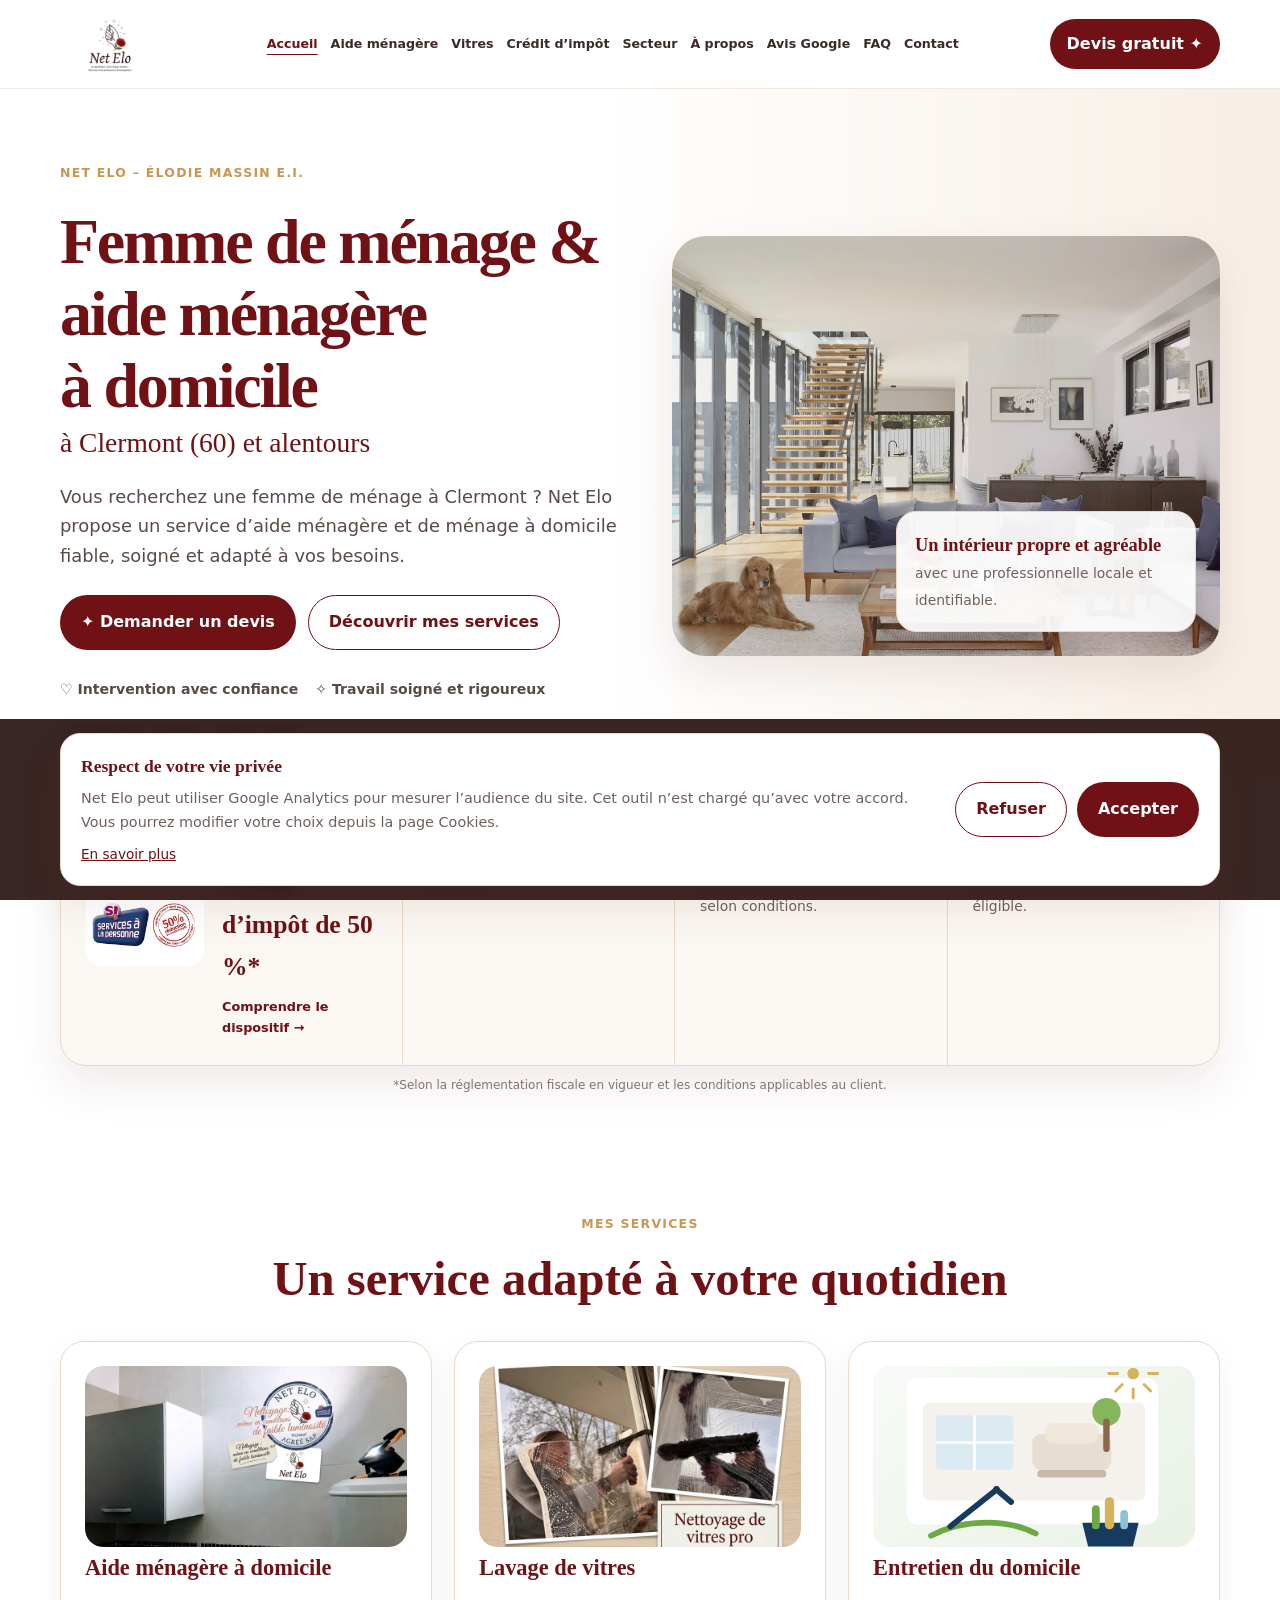
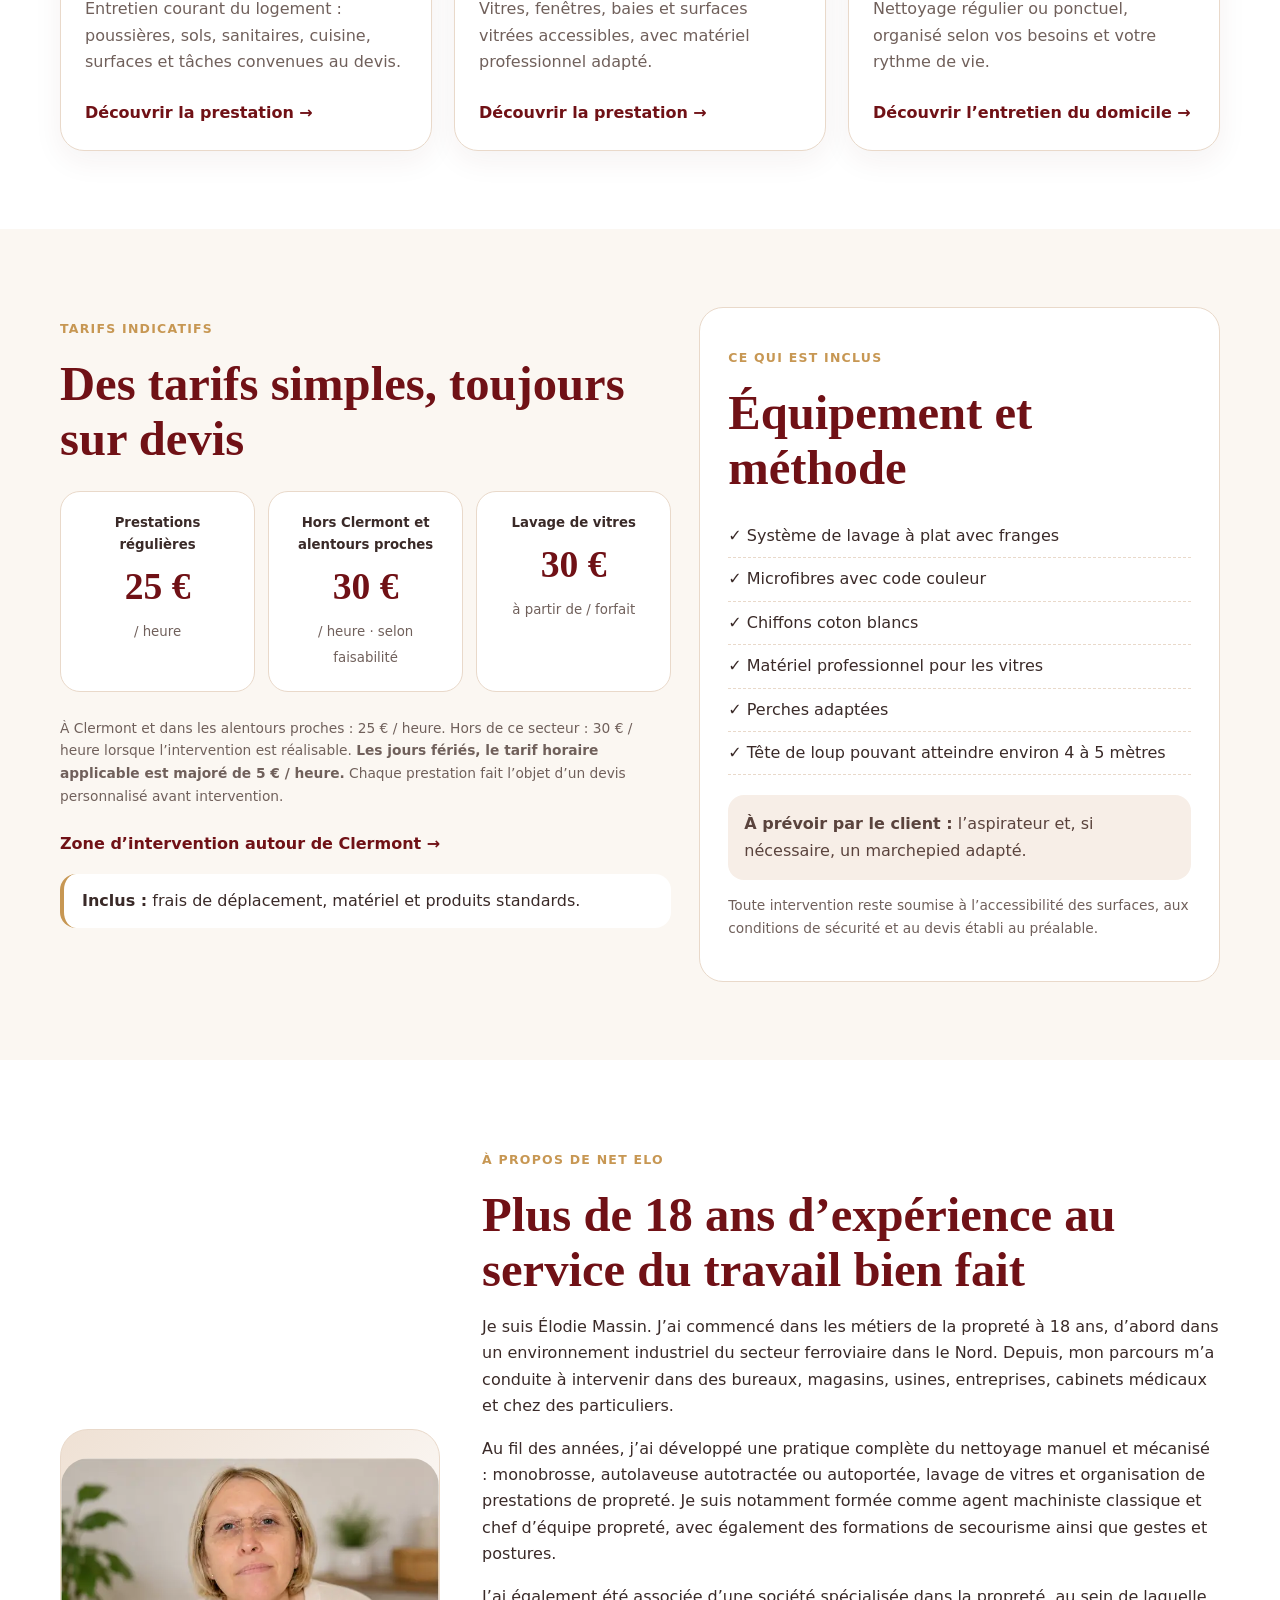
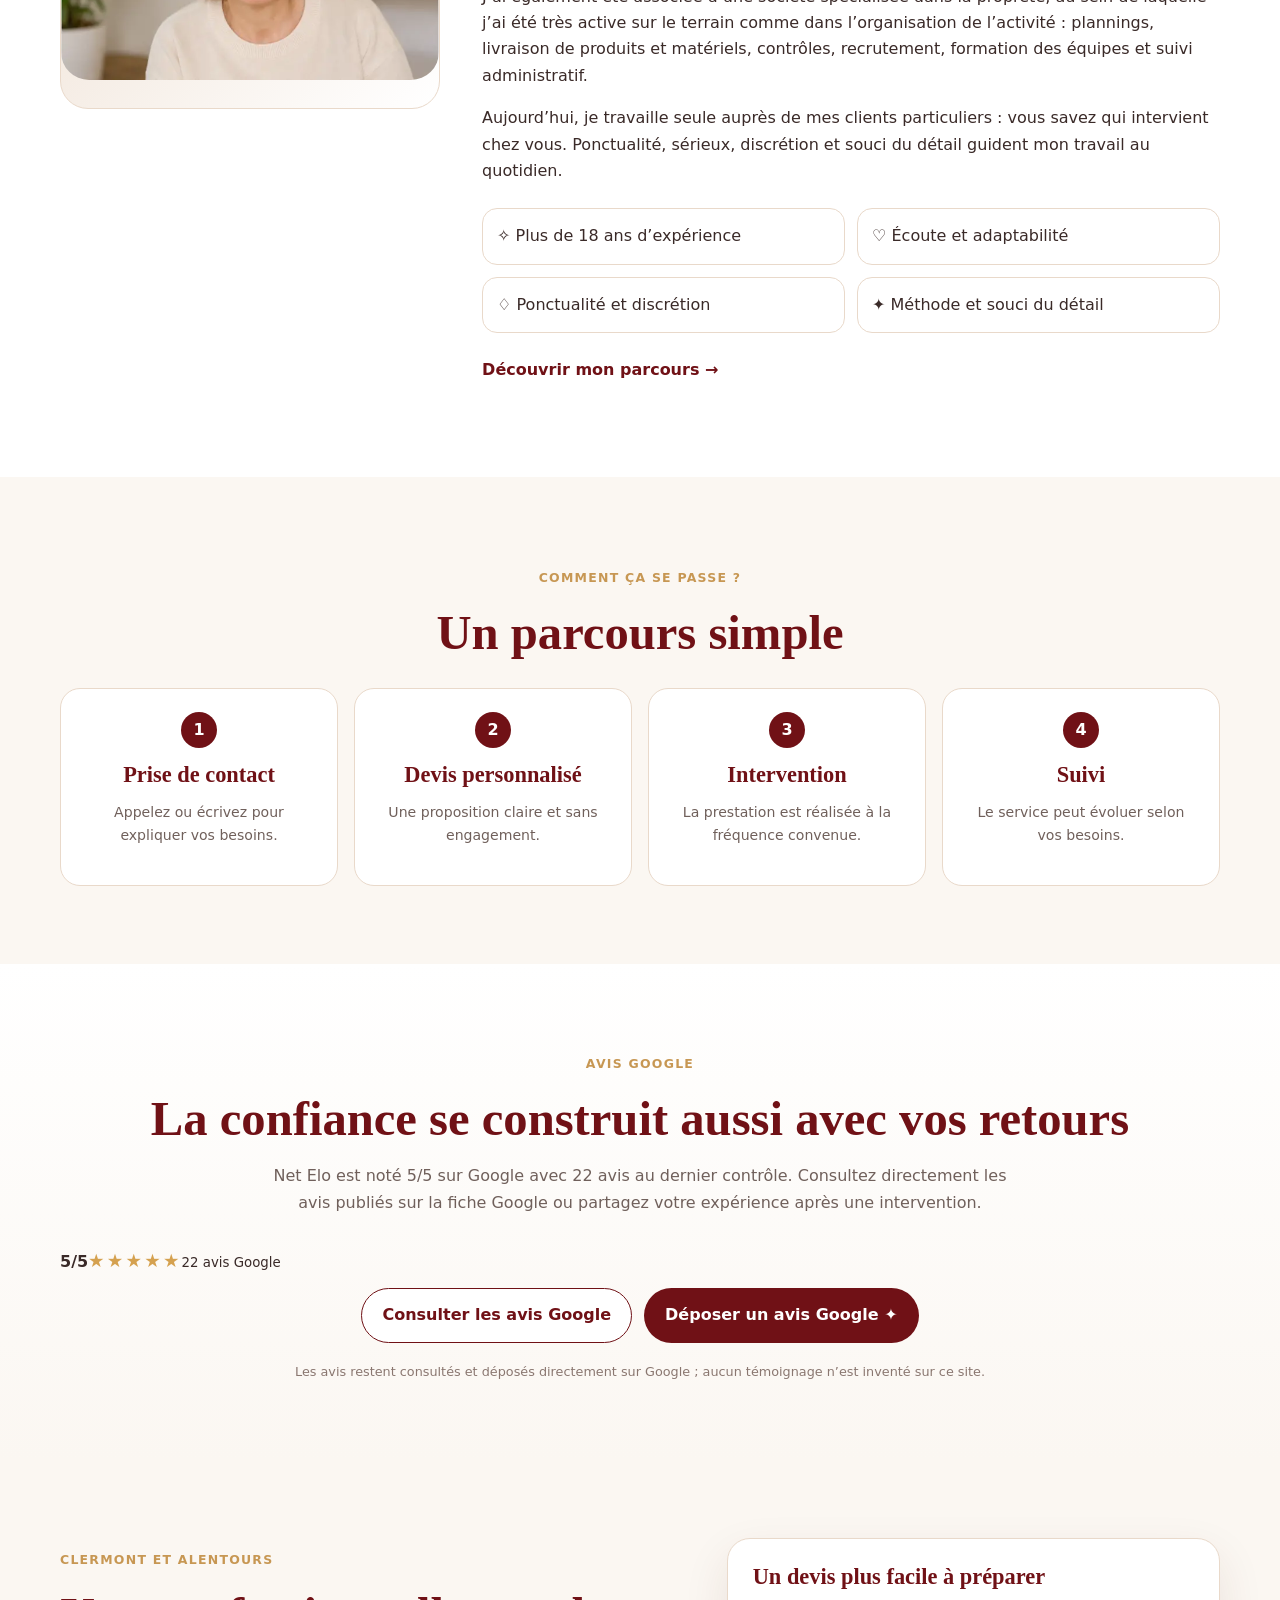
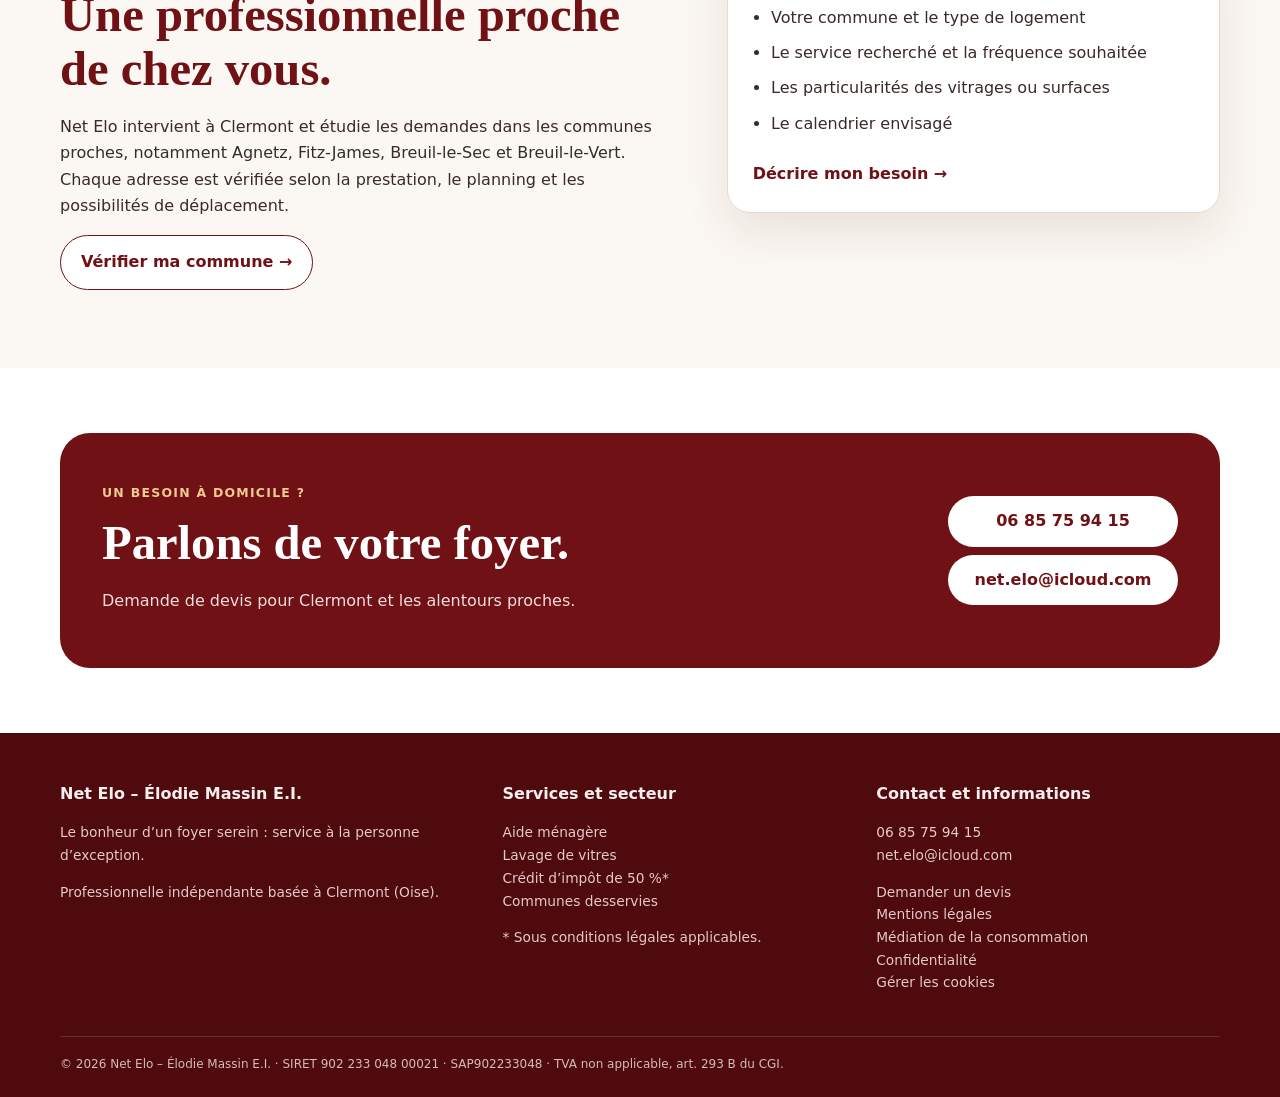
==== index.html @ 9da48ffc "Update pricing and SEO consistency" ====
<!doctype html>
<html lang="fr">
<head>
<meta charset="utf-8">
<meta name="viewport" content="width=device-width,initial-scale=1,viewport-fit=cover">
<title>Femme de ménage & aide ménagère à Clermont (60) | Net Elo</title>
<meta name="description" content="Femme de ménage à Clermont et alentours : entretien du domicile par Élodie Massin, lavage de vitres et services à la personne. Devis personnalisé.">
<meta name="robots" content="index,follow,max-image-preview:large">
<link rel="canonical" href="https://net-elo.fr/">
<meta name="theme-color" content="#701116">
<meta name="application-name" content="Net Elo">
<meta property="og:type" content="website">
<meta property="og:locale" content="fr_FR">
<meta property="og:site_name" content="Net Elo">
<meta property="og:title" content="Femme de ménage & aide ménagère à Clermont (60) | Net Elo">
<meta property="og:description" content="Aide ménagère à domicile, entretien du logement et lavage de vitres à Clermont (60) et alentours. Service à la personne, crédit d'impôt de 50 % sous conditions.">
<meta property="og:url" content="https://net-elo.fr/">
<meta property="og:image" content="https://net-elo.fr/net-elo-partage.png?v=20261101">
<meta property="og:image:alt" content="Logo Net Elo">
<meta name="twitter:card" content="summary_large_image">
<meta name="twitter:title" content="Femme de ménage & aide ménagère à Clermont (60) | Net Elo">
<meta name="twitter:description" content="Entretien du domicile et lavage de vitres à Clermont et alentours.">
<meta name="twitter:image" content="https://net-elo.fr/net-elo-partage.png?v=20261101">
<link rel="icon" href="/logo-net-elo.svg?v=20261101" type="image/svg+xml" sizes="any">
<link rel="apple-touch-icon" sizes="180x180" href="/apple-touch-icon.png?v=20261101">
<link rel="manifest" href="site.webmanifest">
<link rel="preload" as="image" media="(max-width:620px)" href="hero-interieur-mobile.webp"><link rel="preload" as="image" media="(min-width:621px)" href="hero-interieur.webp"><link rel="stylesheet" href="styles.css?v=20261108-refresh">
<script type="application/ld+json">
{
  "@context": "https://schema.org",
  "@type": "LocalBusiness",
  "name": "Net Elo",
  "legalName": "Élodie Massin E.I.",
  "url": "https://net-elo.fr/",
  "logo": "https://net-elo.fr/logo-net-elo.svg",
  "image": "https://net-elo.fr/logo-net-elo.svg",
  "telephone": "+33685759415",
  "email": "net.elo@icloud.com",
  "priceRange": "25 € / h à Clermont et alentours proches ; 30 € / h hors secteur proche selon faisabilité ; majoration de 5 € / h les jours fériés ; vitres dès 30 € sur devis",
  "description": "Aide ménagère à domicile, entretien du logement et lavage de vitres à Clermont (Oise) et alentours.",
  "address": {
    "@type": "PostalAddress",
    "addressLocality": "Clermont",
    "postalCode": "60600",
    "addressRegion": "Hauts-de-France",
    "addressCountry": "FR"
  },
  "areaServed": [
    {
      "@type": "City",
      "name": "Clermont"
    },
    {
      "@type": "City",
      "name": "Fitz-James"
    },
    {
      "@type": "City",
      "name": "Agnetz"
    },
    {
      "@type": "City",
      "name": "Breuil-le-Sec"
    },
    {
      "@type": "City",
      "name": "Breuil-le-Vert"
    },
    {
      "@type": "City",
      "name": "Neuilly-sous-Clermont"
    },
    {
      "@type": "City",
      "name": "Bailleval"
    },
    {
      "@type": "City",
      "name": "Nointel"
    },
    {
      "@type": "City",
      "name": "Cambronne-lès-Clermont"
    }
  ],
  "openingHoursSpecification": [
    {
      "@type": "OpeningHoursSpecification",
      "dayOfWeek": [
        "Monday",
        "Tuesday",
        "Wednesday",
        "Thursday",
        "Friday"
      ],
      "opens": "08:00",
      "closes": "18:00"
    }
  ],
  "hasOfferCatalog": {
    "@type": "OfferCatalog",
    "name": "Prestations Net Elo",
    "itemListElement": [
      {
        "@type": "Offer",
        "name": "Aide ménagère à domicile - prestation régulière",
        "price": "25",
        "priceCurrency": "EUR"
      },
      {
        "@type": "Offer",
        "name": "Ménage à domicile hors secteur proche",
        "price": "30",
        "priceCurrency": "EUR"
      },
      {
        "@type": "Offer",
        "name": "Lavage de vitres",
        "price": "30",
        "priceCurrency": "EUR",
        "description": "À partir de 30 € le forfait, sur devis."
      }
    ]
  },
  "@id": "https://net-elo.fr/#business",
  "sameAs": [
    "https://fairemescourses.fr/60-clermont/net-elo-menage-a-domicile/services-a-la-personne"
  ],
  "contactPoint": {
    "@type": "ContactPoint",
    "telephone": "+33685759415",
    "email": "net.elo@icloud.com",
    "contactType": "customer service",
    "availableLanguage": "fr"
  }
}
</script>
</head>
<body>
<header class="site-header"><div class="wrap nav"><a class="brand" href="./" aria-label="Net Elo, retour à l’accueil"><img class="brand-logo" src="/logo-net-elo.webp" width="720" height="720" alt="Net Elo – aide ménagère et lavage de vitres à Clermont" decoding="async"></a><button type="button" class="menu-toggle" id="menu-toggle" aria-expanded="false" aria-controls="site-navigation"><span>Menu</span><span aria-hidden="true">☰</span></button><nav id="site-navigation" class="site-navigation" aria-label="Navigation principale"><a href="./" aria-current="page">Accueil</a><a href="aide-menagere.html">Aide ménagère</a><a href="vitres.html">Vitres</a><a href="sap.html">Crédit d’impôt</a><a href="secteur-intervention.html">Secteur</a><a href="a-propos.html">À propos</a><a href="./#avis">Avis Google</a><a href="faq.html">FAQ</a><a href="contact.html">Contact</a></nav><a class="btn primary nav-quote" href="contact.html">Devis gratuit ✦</a></div></header>
<main>
<section class="hero" id="accueil"><div class="wrap hero-grid">
  <div>
    <p class="kicker">Net Elo – Élodie Massin E.I.</p>
    <h1>Femme de ménage & aide ménagère<br>à domicile <span>à Clermont (60) et alentours</span></h1>
    <p class="lead">Vous recherchez une femme de ménage à Clermont ? Net Elo propose un service d’aide ménagère et de ménage à domicile fiable, soigné et adapté à vos besoins.</p>
    <div class="actions"><a class="btn primary" href="contact.html">✦ Demander un devis</a><a class="btn outline" href="aide-menagere.html">Découvrir mes services</a></div>
    <div class="mini-trust"><span>♡ Intervention avec confiance</span><span>✧ Travail soigné et rigoureux</span><span>⌂ Intérieur propre, esprit léger</span></div>
  </div>
  <div class="hero-room"><div class="room-copy"><b>Un intérieur propre et agréable</b><span>avec une professionnelle locale et identifiable.</span></div></div>
</div></section>

<section class="sap"><div class="wrap sap-box">
  <div class="sap-title sap-title-official"><img class="sap-official-logo" src="/logo-sap-credit.webp?v=20261005" alt="Logo officiel Services à la personne" loading="lazy" decoding="async" width="380" height="180"><div><b>Services à la personne</b><strong>Crédit d’impôt de 50 %*</strong><a class="sap-more" href="sap.html">Comprendre le dispositif →</a></div></div>
  <div class="sap-item"><b>Prestataire déclaré SAP</b><span>Prestations éligibles réalisées à domicile.</span></div>
  <div class="sap-item"><b>Avantage fiscal</b><span>50 % des dépenses effectivement supportées, selon conditions.</span></div>
  <div class="sap-item"><b>Avance immédiate</b><span>Possible lorsque le dispositif est proposé et que le client est éligible.</span></div>
</div><p class="legal-note">*Selon la réglementation fiscale en vigueur et les conditions applicables au client.</p></section>

<section class="section" id="services"><div class="wrap"><p class="kicker center">Mes services</p><h2 class="center">Un service adapté à votre quotidien</h2>
<div class="cards">
<article class="card"><div class="visual service-image"><img src="/illustration-aide-menagere.webp" alt="Entretien des sanitaires et du logement par Net Elo" loading="lazy" decoding="async" width="800" height="600"></div><h3>Aide ménagère à domicile</h3><p>Entretien courant du logement : poussières, sols, sanitaires, cuisine, surfaces et tâches convenues au devis.</p><a class="text-link" href="aide-menagere.html">Découvrir la prestation →</a></article>
<article class="card"><div class="visual service-image"><img src="/illustration-lavage-vitres.webp" alt="Lavage de vitres avec un mouilleur et du matériel professionnel Net Elo" loading="lazy" decoding="async" width="800" height="600"></div><h3>Lavage de vitres</h3><p>Vitres, fenêtres, baies et surfaces vitrées accessibles, avec matériel professionnel adapté.</p><a class="text-link" href="vitres.html">Découvrir la prestation →</a></article>
<article class="card"><div class="visual service-image"><img src="/illustration-entretien-domicile.svg?v=20261101" alt="Illustration d’un intérieur avec du matériel d’entretien" loading="lazy" decoding="async" width="1000" height="760"></div><h3>Entretien du domicile</h3><p>Nettoyage régulier ou ponctuel, organisé selon vos besoins et votre rythme de vie.</p><a class="text-link" href="aide-menagere.html">Découvrir l’entretien du domicile →</a></article>
</div></div></section>

<section class="section soft" id="tarifs"><div class="wrap rates-grid">
<div><p class="kicker">Tarifs indicatifs</p><h2>Des tarifs simples, toujours sur devis</h2><div class="rate-cards">
<div class="rate"><span>Prestations régulières</span><strong>25 €</strong><small>/ heure</small></div>
<div class="rate"><span>Hors Clermont et alentours proches</span><strong>30 €</strong><small>/ heure · selon faisabilité</small></div>
<div class="rate"><span>Lavage de vitres</span><strong>30 €</strong><small>à partir de / forfait</small></div>
</div><p class="note">À Clermont et dans les alentours proches : 25 € / heure. Hors de ce secteur : 30 € / heure lorsque l’intervention est réalisable. <strong>Les jours fériés, le tarif horaire applicable est majoré de 5 € / heure.</strong> Chaque prestation fait l’objet d’un devis personnalisé avant intervention.</p><p><a class="text-link" href="secteur-intervention.html">Zone d’intervention autour de Clermont →</a></p><p class="included"><b>Inclus :</b> frais de déplacement, matériel et produits standards.</p></div>
<div class="included-panel"><p class="kicker">Ce qui est inclus</p><h2>Équipement et méthode</h2><ul>
<li>✓ Système de lavage à plat avec franges</li><li>✓ Microfibres avec code couleur</li><li>✓ Chiffons coton blancs</li><li>✓ Matériel professionnel pour les vitres</li><li>✓ Perches adaptées</li><li>✓ Tête de loup pouvant atteindre environ 4 à 5 mètres</li>
</ul><div class="client-box"><b>À prévoir par le client :</b> l’aspirateur et, si nécessaire, un marchepied adapté.</div><p class="note">Toute intervention reste soumise à l’accessibilité des surfaces, aux conditions de sécurité et au devis établi au préalable.</p></div>
</div></section>

<section class="section" id="apropos"><div class="wrap about-grid">
<div class="portrait"><img class="portrait-img" src="/elodie-massin.webp?v=20261005" alt="Élodie Massin, fondatrice de Net Elo" loading="lazy" decoding="async" width="650" height="382"></div>
<div>
<p class="kicker">À propos de Net Elo</p>
<h2>Plus de 18 ans d’expérience au service du travail bien fait</h2>
<p>Je suis Élodie Massin. J’ai commencé dans les métiers de la propreté à 18 ans, d’abord dans un environnement industriel du secteur ferroviaire dans le Nord. Depuis, mon parcours m’a conduite à intervenir dans des bureaux, magasins, usines, entreprises, cabinets médicaux et chez des particuliers.</p>
<p>Au fil des années, j’ai développé une pratique complète du nettoyage manuel et mécanisé : monobrosse, autolaveuse autotractée ou autoportée, lavage de vitres et organisation de prestations de propreté. Je suis notamment formée comme agent machiniste classique et chef d’équipe propreté, avec également des formations de secourisme ainsi que gestes et postures.</p>
<p>J’ai également été associée d’une société spécialisée dans la propreté, au sein de laquelle j’ai été très active sur le terrain comme dans l’organisation de l’activité : plannings, livraison de produits et matériels, contrôles, recrutement, formation des équipes et suivi administratif.</p>
<p>Aujourd’hui, je travaille seule auprès de mes clients particuliers : vous savez qui intervient chez vous. Ponctualité, sérieux, discrétion et souci du détail guident mon travail au quotidien.</p>
<div class="qualities"><span>✧ Plus de 18 ans d’expérience</span><span>♡ Écoute et adaptabilité</span><span>♢ Ponctualité et discrétion</span><span>✦ Méthode et souci du détail</span></div>
<p><a class="text-link" href="a-propos.html">Découvrir mon parcours →</a></p>
</div></div></section>

<section class="section soft" id="fonctionnement"><div class="wrap"><p class="kicker center">Comment ça se passe ?</p><h2 class="center">Un parcours simple</h2><div class="steps"><div><b>1</b><h3>Prise de contact</h3><p>Appelez ou écrivez pour expliquer vos besoins.</p></div><div><b>2</b><h3>Devis personnalisé</h3><p>Une proposition claire et sans engagement.</p></div><div><b>3</b><h3>Intervention</h3><p>La prestation est réalisée à la fréquence convenue.</p></div><div><b>4</b><h3>Suivi</h3><p>Le service peut évoluer selon vos besoins.</p></div></div></div></section>

<section class="section reviews-section" id="avis"><div class="wrap">
<p class="kicker center">Avis Google</p>
<h2 class="center">La confiance se construit aussi avec vos retours</h2>
<p class="reviews-lead">Net Elo est noté 5/5 sur Google avec 22 avis au dernier contrôle. Consultez directement les avis publiés sur la fiche Google ou partagez votre expérience après une intervention.</p>
<div class="google-review-panel">
  <div class="google-rating"><strong>5/5</strong><span class="stars" aria-hidden="true">★★★★★</span><small>22 avis Google</small></div>
  <div class="reviews-actions">
    <a class="btn outline" href="https://share.google/2kC7WVf9bg5kU57J9" target="_blank" rel="noopener noreferrer">Consulter les avis Google</a>
    <a class="btn primary" href="https://share.google/2kC7WVf9bg5kU57J9" target="_blank" rel="noopener noreferrer">Déposer un avis Google ✦</a>
  </div>
</div>
<p class="review-note">Les avis restent consultés et déposés directement sur Google ; aucun témoignage n’est inventé sur ce site.</p>
</div></section>

<section class="section home-zone"><div class="wrap home-zone-grid"><div><p class="kicker">Clermont et alentours</p><h2>Une professionnelle proche de chez vous.</h2><p>Net Elo intervient à Clermont et étudie les demandes dans les communes proches, notamment Agnetz, Fitz-James, Breuil-le-Sec et Breuil-le-Vert. Chaque adresse est vérifiée selon la prestation, le planning et les possibilités de déplacement.</p><a class="btn outline" href="secteur-intervention.html">Vérifier ma commune →</a></div><div class="zone-benefits"><h3>Un devis plus facile à préparer</h3><ul class="plain-list"><li>Votre commune et le type de logement</li><li>Le service recherché et la fréquence souhaitée</li><li>Les particularités des vitrages ou surfaces</li><li>Le calendrier envisagé</li></ul><a class="text-link" href="contact.html#formulaire-devis">Décrire mon besoin →</a></div></div></section><section class="cta" id="contact"><div class="wrap cta-box"><div><p class="kicker light">Un besoin à domicile ?</p><h2>Parlons de votre foyer.</h2><p>Demande de devis pour Clermont et les alentours proches.</p></div><div class="contact"><a href="tel:+33685759415">06 85 75 94 15</a><a href="mailto:net.elo@icloud.com">net.elo@icloud.com</a></div></div></section>
</main>
<footer><div class="wrap footer-grid"><div><b>Net Elo – Élodie Massin E.I.</b><p>Le bonheur d’un foyer serein : service à la personne d’exception.</p><p>Professionnelle indépendante basée à Clermont (Oise).</p></div><div><b>Services et secteur</b><p><a href="aide-menagere.html">Aide ménagère</a><br><a href="vitres.html">Lavage de vitres</a><br><a href="sap.html">Crédit d’impôt de 50 %*</a><br><a href="secteur-intervention.html">Communes desservies</a></p><p class="footer-small">* Sous conditions légales applicables.</p></div><div><b>Contact et informations</b><p><a href="tel:+33685759415">06 85 75 94 15</a><br><a href="mailto:net.elo@icloud.com">net.elo@icloud.com</a></p><p><a href="contact.html">Demander un devis</a><br><a href="mentions-legales.html">Mentions légales</a><br><a href="mentions-legales.html#mediation">Médiation de la consommation</a><br><a href="confidentialite.html">Confidentialité</a><br><a href="cookies.html">Gérer les cookies</a></p></div></div><div class="wrap copy">© 2026 Net Elo – Élodie Massin E.I. · SIRET 902 233 048 00021 · SAP902233048 · TVA non applicable, art. 293 B du CGI.</div></footer>

<div id="cookie-banner" class="cookie-banner" hidden role="dialog" aria-live="polite" aria-label="Choix des cookies">
  <div class="cookie-inner">
    <div>
      <strong>Respect de votre vie privée</strong>
      <p>Net Elo peut utiliser Google Analytics pour mesurer l’audience du site. Cet outil n’est chargé qu’avec votre accord. Vous pourrez modifier votre choix depuis la page Cookies.</p>
      <a href="cookies.html">En savoir plus</a>
    </div>
    <div class="cookie-actions">
      <button type="button" id="cookie-refuse" class="btn outline">Refuser</button>
      <button type="button" id="cookie-accept" class="btn primary">Accepter</button>
    </div>
  </div>
</div>

<script src="site-config.js"></script>
<script src="site.js?v=20261108-refresh" defer></script>

<nav class="mobile-contact" aria-label="Contacter Net Elo">
  <p class="mobile-contact-label">Un besoin à domicile ? Parlons-en.</p>
  <div class="mobile-contact-actions">
    <a class="mobile-contact-call" href="tel:+33685759415" aria-label="Appeler Net Elo au 06 85 75 94 15">
      <svg viewBox="0 0 24 24" aria-hidden="true" focusable="false"><path d="M22 16.9v3a2 2 0 0 1-2.2 2 19.8 19.8 0 0 1-8.6-3.1 19.5 19.5 0 0 1-6-6A19.8 19.8 0 0 1 2.1 4.2 2 2 0 0 1 4.1 2h3a2 2 0 0 1 2 1.7c.1 1 .4 2 .7 2.9a2 2 0 0 1-.5 2.1L8 10a16 16 0 0 0 6 6l1.3-1.3a2 2 0 0 1 2.1-.5c.9.3 1.9.6 2.9.7a2 2 0 0 1 1.7 2z"/></svg>
      <span>Appeler</span>
    </a>
    <a class="mobile-contact-email" href="mailto:net.elo@icloud.com?subject=Demande%20de%20devis%20Net%20Elo" aria-label="Demander un devis à Net Elo par mail">
      <svg viewBox="0 0 24 24" aria-hidden="true" focusable="false"><rect x="2" y="4" width="20" height="16" rx="2"/><path d="m2 6 10 7L22 6"/></svg>
      <span>Demander un devis</span>
    </a>
  </div>
</nav>
</body></html>
---- styles.css ----
:root{--wine:#701116;--wine2:#8d2428;--gold:#c79753;--cream:#fbf7f2;--soft:#f6eee7;--ink:#3a2a28;--muted:#70605b;--line:#e9d9ca;--white:#fff;--shadow:0 18px 45px rgba(85,35,28,.10)}*{box-sizing:border-box}html{scroll-behavior:smooth}body{margin:0;font-family:Inter,ui-sans-serif,system-ui,-apple-system,BlinkMacSystemFont,"Segoe UI",sans-serif;color:var(--ink);background:#fff;line-height:1.65}a{text-decoration:none;color:inherit}.wrap{width:min(1160px,calc(100% - 34px));margin:auto}.site-header{position:sticky;top:0;z-index:50;background:rgba(255,255,255,.97);backdrop-filter:blur(10px);border-bottom:1px solid #f1e8e0}.nav{min-height:88px;display:flex;align-items:center;justify-content:space-between;gap:24px}.brand{display:flex;align-items:center;gap:12px;min-width:170px}.brand img{width:78px;height:66px;object-fit:contain}.brand strong{display:block;color:var(--wine);font-family:Georgia,"Times New Roman",serif;font-size:1.65rem}.brand small{display:block;color:var(--muted);font-size:.7rem}.nav nav{display:flex;gap:24px;font-size:.9rem;font-weight:700}.nav nav a:hover{color:var(--wine)}.btn{display:inline-flex;align-items:center;justify-content:center;border-radius:999px;padding:13px 20px;font-weight:800;border:1px solid transparent;transition:.2s}.primary{background:var(--wine);color:white}.primary:hover{background:#570b0f;transform:translateY(-1px)}.outline{background:white;border-color:var(--wine);color:var(--wine)}.hero{background:linear-gradient(90deg,#fff 0%,#fff 47%,#f7eee5 100%);padding:62px 0 42px}.hero-grid{display:grid;grid-template-columns:1.02fr .98fr;gap:42px;align-items:center}.kicker{font-weight:900;text-transform:uppercase;letter-spacing:.1em;color:var(--gold);font-size:.78rem}.kicker.center{text-align:center}.kicker.light{color:#f0ca8e}h1,h2,h3{font-family:Georgia,"Times New Roman",serif;color:var(--wine);line-height:1.12;margin:.35em 0}h1{font-size:clamp(2.8rem,5vw,4.8rem);letter-spacing:-.035em}h1 span{display:block;font-size:.43em;font-weight:400;letter-spacing:0;margin-top:.25em}h2{font-size:clamp(2rem,3.8vw,3.15rem)}h3{font-size:1.4rem}.lead{font-size:1.12rem;max-width:630px;color:#5a4a46}.actions{display:flex;gap:12px;flex-wrap:wrap;margin-top:25px}.mini-trust{display:flex;flex-wrap:wrap;gap:17px;margin-top:28px;font-size:.88rem;font-weight:700;color:#5a4a46}.hero-room{min-height:420px;border-radius:34px;background:linear-gradient(135deg,rgba(255,255,255,.2),rgba(112,17,22,.08)),url('hero-interieur.webp') center/cover;box-shadow:var(--shadow);position:relative;overflow:hidden}.hero-room:after{content:"";position:absolute;inset:0;background:linear-gradient(90deg,rgba(255,255,255,.03),rgba(112,17,22,.04))}.room-copy{position:absolute;z-index:2;right:24px;bottom:24px;max-width:300px;background:rgba(255,255,255,.93);border:1px solid var(--line);border-radius:20px;padding:18px;box-shadow:var(--shadow)}.room-copy b{display:block;color:var(--wine);font-family:Georgia,serif;font-size:1.15rem}.room-copy span{font-size:.87rem;color:var(--muted)}.sap{padding:0 0 28px;background:#fff}.sap-box{display:grid;grid-template-columns:1.25fr 1fr 1fr 1fr;gap:0;background:var(--cream);border:1px solid var(--line);border-radius:26px;box-shadow:var(--shadow);overflow:hidden}.sap-title,.sap-item{padding:25px}.sap-title{display:flex;align-items:center;gap:14px}.sap-title strong,.sap-title b{display:block}.sap-title strong{font-size:1.6rem;color:var(--wine);font-family:Georgia,serif}.sap-icon{display:grid;place-items:center;width:70px;height:70px;border-radius:20px;background:var(--wine);color:white;font-weight:900}.sap-item{border-left:1px solid var(--line)}.sap-item b{display:block;color:var(--wine);margin-bottom:5px}.sap-item span{font-size:.87rem;color:var(--muted)}.legal-note{text-align:center;font-size:.75rem;color:#84746f;margin:10px 0 0}.section{padding:78px 0}.section.soft{background:var(--cream)}.center{text-align:center}.cards{display:grid;grid-template-columns:repeat(3,1fr);gap:22px;margin-top:35px}.card{background:#fff;border:1px solid var(--line);border-radius:24px;padding:24px;box-shadow:0 10px 30px rgba(85,35,28,.06)}.visual{height:130px;border-radius:18px;background:linear-gradient(145deg,#fff8f1,#f0e2d5);display:grid;place-items:center;font-size:3rem;color:var(--wine)}.card p{color:var(--muted)}.rates-grid{display:grid;grid-template-columns:1.08fr .92fr;gap:28px}.rate-cards{display:grid;grid-template-columns:repeat(3,1fr);gap:13px;margin:25px 0}.rate{background:#fff;border:1px solid var(--line);border-radius:20px;padding:20px;text-align:center}.rate span{display:block;font-size:.83rem;font-weight:800}.rate strong{display:block;color:var(--wine);font-family:Georgia,serif;font-size:2.35rem}.rate small{color:var(--muted)}.note{font-size:.86rem;color:var(--muted)}.included{padding:14px 18px;border-radius:16px;background:#fff;border-left:4px solid var(--gold)}.included-panel{background:#fff;border:1px solid var(--line);border-radius:24px;padding:28px}.included-panel ul{list-style:none;padding:0;margin:20px 0}.included-panel li{padding:8px 0;border-bottom:1px dashed var(--line)}.client-box{padding:16px;border-radius:16px;background:#f7eee7;color:#5a433d}.about-grid{display:grid;grid-template-columns:minmax(0,.34fr) minmax(0,.66fr);gap:42px;align-items:center}.about-grid>*{min-width:0}.portrait-img{display:block;width:100%;max-width:650px;height:auto;border-radius:inherit}.portrait{border-radius:28px;background:linear-gradient(135deg,#efe1d4,#fff);min-height:280px;display:grid;place-items:center;border:1px solid var(--line)}.portrait-placeholder{text-align:center;color:var(--wine);font-family:Georgia,serif;font-size:2rem}.portrait-placeholder small{font-family:Inter,sans-serif;font-size:.75rem;color:var(--muted)}.qualities{display:grid;grid-template-columns:1fr 1fr;gap:12px;margin-top:24px}.qualities span{padding:14px;border:1px solid var(--line);border-radius:15px;background:#fff}.steps{display:grid;grid-template-columns:repeat(4,1fr);gap:16px;margin-top:28px}.steps>div{background:#fff;border:1px solid var(--line);border-radius:20px;padding:23px;text-align:center}.steps b{width:36px;height:36px;border-radius:50%;background:var(--wine);color:white;display:grid;place-items:center;margin:0 auto 14px}.steps p{font-size:.88rem;color:var(--muted)}.cta{padding:65px 0;background:#fff}.cta-box{background:var(--wine);color:white;border-radius:30px;padding:38px 42px;display:flex;align-items:center;justify-content:space-between;gap:25px}.cta-box h2{color:white;margin-top:0}.cta-box p{color:#f0deda}.contact{display:flex;flex-direction:column;gap:8px;min-width:230px}.contact a{background:white;color:var(--wine);border-radius:999px;padding:12px 18px;text-align:center;font-weight:900}footer{background:#4e0a0d;color:#f8eeee;padding:48px 0 22px}.footer-grid{display:grid;grid-template-columns:1.2fr 1fr 1fr;gap:30px}.footer-grid p{font-size:.86rem;color:#e5c9c9}.copy{border-top:1px solid rgba(255,255,255,.15);padding-top:18px;margin-top:28px;font-size:.75rem;color:#d7baba}.brand-logo{width:152px!important;height:82px!important;object-fit:contain!important;display:block}.sr-only{position:absolute;width:1px;height:1px;padding:0;margin:-1px;overflow:hidden;clip:rect(0,0,0,0);white-space:nowrap;border:0}.reviews-section{background:linear-gradient(180deg,#fff 0%,#fbf7f2 100%)}.reviews-lead{max-width:760px;margin:0 auto 30px;text-align:center;color:var(--muted)}.review-carousel{display:grid;grid-auto-flow:column;grid-auto-columns:minmax(290px,1fr);gap:18px;overflow-x:auto;scroll-snap-type:x mandatory;padding:8px 4px 20px;scrollbar-width:thin;scrollbar-color:var(--gold) transparent}.review-card{scroll-snap-align:start;background:#fff;border:1px solid var(--line);border-radius:24px;padding:26px;box-shadow:0 12px 30px rgba(85,35,28,.07);min-height:190px}.review-card h3{margin-top:8px}.review-card p{color:var(--muted)}.stars{color:#d5a14f;letter-spacing:.12em;font-size:1.15rem}.reviews-actions{display:flex;justify-content:center;gap:12px;flex-wrap:wrap;margin-top:12px}.review-note{text-align:center;max-width:740px;margin:18px auto 0;color:#8a7770;font-size:.8rem}@media(max-width:950px){.nav nav{display:none}.hero-grid,.rates-grid,.about-grid{grid-template-columns:1fr}.about-grid{grid-template-columns:minmax(0,1fr)}.cards{grid-template-columns:1fr}.sap-box{grid-template-columns:1fr 1fr}.sap-item{border-left:0;border-top:1px solid var(--line)}.steps{grid-template-columns:1fr 1fr}.footer-grid{grid-template-columns:1fr}.hero-room{min-height:360px}.review-carousel{grid-auto-columns:minmax(280px,72%)}}@media(max-width:620px){.nav{min-height:74px}.brand small{display:none}.brand img{width:56px;height:50px}.brand-logo{width:112px!important;height:64px!important}.nav>.btn{display:none}.hero{padding-top:38px}.sap-box{grid-template-columns:1fr}.rate-cards{grid-template-columns:1fr}.steps{grid-template-columns:1fr}.qualities{grid-template-columns:1fr}.cta-box{flex-direction:column;align-items:flex-start}.contact{width:100%}.mini-trust{display:grid}.section{padding:58px 0}.review-carousel{grid-auto-columns:88%}}
.cookie-banner{position:fixed;left:0;right:0;bottom:0;z-index:1000;padding:14px;background:rgba(42,20,18,.92);backdrop-filter:blur(8px)}
.cookie-banner[hidden]{display:none}
.cookie-inner{width:min(1160px,calc(100% - 20px));margin:auto;background:#fff;border:1px solid var(--line);border-radius:20px;box-shadow:var(--shadow);padding:18px 20px;display:flex;align-items:center;justify-content:space-between;gap:20px}
.cookie-inner strong{color:var(--wine);font-family:Georgia,"Times New Roman",serif;font-size:1.1rem}
.cookie-inner p{margin:6px 0;color:var(--muted);font-size:.9rem}
.cookie-inner a{color:var(--wine);text-decoration:underline;font-size:.85rem}
.cookie-actions{display:flex;gap:10px;flex-wrap:wrap;flex-shrink:0}
.cookie-actions button{cursor:pointer}
.legal-page{background:var(--cream)}
.legal-content{max-width:820px;padding:56px 0 80px}
.legal-content h1{font-size:clamp(2.4rem,5vw,4rem)}
.legal-content h2{font-size:1.65rem;margin-top:1.6em}
.legal-content a{color:var(--wine);text-decoration:underline}
.legal-content .btn{text-decoration:none}
@media(max-width:760px){
  .cookie-inner{align-items:flex-start;flex-direction:column}
  .cookie-actions{width:100%}
  .cookie-actions .btn{flex:1}
}

.page-hero{padding:72px 0 50px;background:linear-gradient(120deg,#fff 0%,#fff 55%,#f7eee5 100%);border-bottom:1px solid var(--line)}
.page-hero-inner{max-width:900px}
.page-hero h1{font-size:clamp(2.6rem,5vw,4.7rem);margin-bottom:.25em}
.page-intro{max-width:760px}
.two-col{display:grid;grid-template-columns:1.15fr .85fr;gap:34px;align-items:start}
.info-panel{background:#fff;border:1px solid var(--line);border-radius:24px;padding:28px;box-shadow:var(--shadow)}
.info-panel h3{margin-top:0}
.info-panel p:last-child{margin-bottom:0}
.feature-grid{display:grid;grid-template-columns:repeat(4,1fr);gap:18px;margin-top:30px}
.feature{background:#fff;border:1px solid var(--line);border-radius:20px;padding:22px;box-shadow:0 10px 25px rgba(85,35,28,.05)}
.feature p{color:var(--muted);font-size:.92rem}
.text-link{display:inline-block;margin-top:8px;color:var(--wine);font-weight:800}
.text-link:hover{text-decoration:underline}
.plain-list{padding-left:1.15rem}
.plain-list li{margin:.55rem 0}
.faq-list{max-width:900px}
.faq-list details{background:#fff;border:1px solid var(--line);border-radius:18px;padding:18px 20px;margin:12px 0;box-shadow:0 8px 22px rgba(85,35,28,.04)}
.faq-list summary{cursor:pointer;color:var(--wine);font-family:Georgia,"Times New Roman",serif;font-weight:700;font-size:1.18rem}
.faq-list p{color:var(--muted)}
.contact-grid{display:grid;grid-template-columns:repeat(3,1fr);gap:20px}
.contact-card{background:#fff;border:1px solid var(--line);border-radius:22px;padding:26px;box-shadow:var(--shadow)}
.contact-card h2{font-size:1.65rem;margin-top:0}
.contact-card a{color:var(--wine);font-weight:800}
.light-btn{background:#fff!important;color:var(--wine)!important;border-color:#fff!important}
@media(max-width:950px){
  .feature-grid{grid-template-columns:1fr 1fr}
  .two-col,.contact-grid{grid-template-columns:1fr}
}
@media(max-width:620px){
  .feature-grid{grid-template-columns:1fr}
  .page-hero{padding:48px 0 34px}
}

.visual.service-image{height:auto;aspect-ratio:16/9;overflow:hidden;padding:0;background:var(--soft);display:block}
.visual.service-image img{width:100%;height:100%;display:block;object-fit:cover;border-radius:18px;transition:transform .35s ease}
.card:hover .visual.service-image img{transform:scale(1.025)}

/* Visuels services et identité SAP */
.sap-title-official{gap:18px}
.sap-official-logo{width:118px;height:82px;object-fit:contain;flex:0 0 auto;background:#fff;border-radius:16px;padding:5px}
.sap-more{display:inline-block;margin-top:7px;color:var(--wine);font-size:.8rem;font-weight:800}
.sap-more:hover{text-decoration:underline}
.sap-hero-grid{display:grid;grid-template-columns:1.15fr .85fr;gap:42px;align-items:center}
.sap-official-card{background:#fff;border:1px solid var(--line);border-radius:28px;padding:24px;box-shadow:var(--shadow);text-align:center}
.sap-official-card img{display:block;width:min(100%,380px);height:auto;margin:0 auto 14px}
.sap-official-card p{margin:0;color:var(--muted);font-size:.86rem}
.service-showcase{padding:28px 0 0;background:#fff}
.service-showcase .wrap{max-width:1050px}
.service-showcase img{display:block;width:100%;aspect-ratio:16/9;object-fit:cover;border-radius:30px;box-shadow:var(--shadow);border:1px solid var(--line)}
@media(max-width:950px){
  .sap-hero-grid{grid-template-columns:1fr}
}
@media(max-width:620px){
  .sap-title-official{align-items:flex-start}
  .sap-official-logo{width:98px;height:72px}
  .service-showcase{padding-top:18px}
  .service-showcase img{border-radius:22px}
}

/* Contact flottant mobile — Net Elo */
.mobile-contact{display:none}
@media screen and (max-width:620px){
  html{scroll-padding-bottom:calc(130px + env(safe-area-inset-bottom,0px))}
  body{padding-bottom:calc(112px + env(safe-area-inset-bottom,0px))}
  .mobile-contact{
    display:block;position:fixed;left:0;right:0;bottom:0;z-index:900;
    padding:10px max(14px,env(safe-area-inset-right,0px)) calc(12px + env(safe-area-inset-bottom,0px)) max(14px,env(safe-area-inset-left,0px));
    border:1px solid var(--line);border-bottom:0;border-radius:26px 26px 0 0;
    background:#fffaf6;box-shadow:0 -5px 28px rgba(85,35,28,.14)
  }
  .mobile-contact-label{margin:0 0 8px;text-align:center;font-size:.75rem;line-height:1.4;color:var(--ink)}
  .mobile-contact-actions{display:grid;grid-template-columns:.9fr 1.1fr;gap:8px}
  .mobile-contact-actions a{
    display:flex;align-items:center;justify-content:center;gap:8px;min-width:0;min-height:48px;
    padding:11px 8px;border:1.5px solid var(--wine);border-radius:999px;
    font-family:Georgia,"Times New Roman",serif;font-size:1rem;font-weight:700;line-height:1.2;text-align:center
  }
  .mobile-contact-call{background:var(--wine);color:#fff}
  .mobile-contact-email{background:#fff;color:var(--wine)}
  .mobile-contact-actions svg{width:22px;height:22px;flex-shrink:0;fill:none;stroke:currentColor;stroke-width:1.7;stroke-linecap:round;stroke-linejoin:round}
  .mobile-contact-actions a:focus-visible{outline:3px solid var(--gold);outline-offset:3px}
  .mobile-contact-call:hover{background:#570b0f}
  .mobile-contact-email:hover{background:var(--soft)}
  body:has(.cookie-banner:not([hidden])) .mobile-contact{display:none}
}
@media screen and (max-width:360px){
  .mobile-contact-actions a{font-size:.875rem;gap:6px}
  .mobile-contact-actions svg{width:19px;height:19px}
}

/* Ajustement mobile : titre crédit d'impôt plus compact */
@media(max-width:620px){
  .sap-title-official strong{font-size:1.28rem;line-height:1.18}
}

/* Net Elo — révision du 08/11/2026 : mobile, devis, accessibilité et vitesse */
html{-webkit-text-size-adjust:100%;scroll-padding-top:100px}
:target{scroll-margin-top:112px}
a:focus-visible,button:focus-visible,input:focus-visible,select:focus-visible,textarea:focus-visible,summary:focus-visible{outline:3px solid var(--gold);outline-offset:3px}
button,input,select,textarea{font:inherit}
button{cursor:pointer}
img{max-width:100%;height:auto}
.btn{min-height:44px}
.site-header .nav{position:relative;gap:13px}
.site-header .brand{min-width:116px;flex:0 0 auto}
.site-header .brand-logo{width:100px!important;height:72px!important;object-fit:contain}
.site-header .nav .site-navigation{display:flex;align-items:center;gap:13px;font-size:.79rem;font-weight:750;min-width:0}
.site-header .nav .site-navigation a{white-space:nowrap;padding:9px 0}
.site-header .nav .site-navigation a[aria-current="page"]{color:var(--wine);text-decoration:underline;text-underline-offset:6px}
.site-header .nav .nav-quote{flex:0 0 auto;white-space:nowrap;padding:11px 16px}
.menu-toggle{display:none;border:1px solid var(--wine);color:var(--wine);background:white;border-radius:999px;align-items:center;justify-content:center;gap:11px;padding:10px 17px;min-height:46px;font-weight:800}
footer a:hover{text-decoration:underline}
.footer-small{font-size:.75rem}
.home-zone{background:var(--cream)}
.home-zone-grid{display:grid;grid-template-columns:minmax(0,1fr) minmax(0,.8fr);gap:50px;align-items:start}
.home-zone-grid p{max-width:650px}
.zone-benefits{background:#fff;border:1px solid var(--line);border-radius:23px;padding:25px;box-shadow:var(--shadow)}
.zone-benefits h3{margin-top:0}
.quote-layout{display:grid;grid-template-columns:minmax(0,.75fr) minmax(0,1.25fr);gap:32px;align-items:start}
.quote-explain{max-width:540px}
.quote-form-card{padding:clamp(22px,3vw,35px);background:#fff;border:1px solid var(--line);border-radius:25px;box-shadow:var(--shadow)}
.quote-form-card h3{margin-top:0}
.quote-fields{display:grid;grid-template-columns:repeat(2,minmax(0,1fr));gap:0 18px}
.quote-field{display:flex;flex-direction:column;gap:6px;margin-bottom:18px}
.quote-field label,.quote-preview label{font-weight:800;font-size:.88rem;color:var(--ink)}
.quote-field input,.quote-field select,.quote-field textarea,.quote-preview textarea{display:block;width:100%;min-width:0;background:#fff;color:var(--ink);padding:12px 14px;border:1px solid #ae948e;border-radius:10px;line-height:1.5}
.quote-field textarea{resize:vertical}
.quote-privacy{font-size:.81rem;color:var(--muted);margin-top:6px}
.quote-privacy a,.quote-form-card .note a{color:var(--wine);text-decoration:underline}
.quote-actions{display:flex;gap:10px;flex-wrap:wrap;margin:20px 0 6px}
.quote-status{font-weight:800;color:var(--wine);font-size:.89rem}
.quote-preview{border:1px solid var(--line);background:var(--cream);padding:14px;border-radius:14px}
.quote-preview textarea{min-height:170px;font-size:.86rem;resize:vertical}
.mobile-contact{box-sizing:border-box}
.cookie-banner[hidden]{display:none!important}
body.cookie-open .mobile-contact{display:none!important}
.legal-content{max-width:860px}
.legal-content a{overflow-wrap:anywhere}
@media(max-width:1150px){
.site-header .nav .menu-toggle{display:inline-flex}
.site-header .nav .site-navigation{display:none;position:absolute;top:100%;left:0;right:0;z-index:80;flex-direction:column;align-items:stretch;gap:0;background:#fff;border:1px solid var(--line);border-radius:0 0 20px 20px;padding:14px 19px;box-shadow:0 18px 35px rgba(85,35,28,.13);max-height:calc(100dvh - 86px);overflow-y:auto}
.site-header .nav .site-navigation.is-open{display:flex}
.site-header .nav .site-navigation a{display:flex;align-items:center;min-height:45px;padding:8px 5px;font-size:.96rem}
html:not(.js) .site-header .nav .site-navigation{display:flex;position:static;box-shadow:none;max-height:none}
html:not(.js) .site-header .nav .menu-toggle{display:none}
}
@media(max-width:850px){.home-zone-grid,.quote-layout{grid-template-columns:1fr}}
@media(max-width:620px){
.site-header .nav .brand-logo{height:60px!important;width:84px!important}
.site-header .nav .menu-toggle{margin-left:auto}
.site-header .nav .nav-quote{display:none}
.hero-room{background-image:linear-gradient(135deg,rgba(255,255,255,.2),rgba(112,17,22,.08)),url('hero-interieur-mobile.webp');min-height:300px}
.hero{padding-top:25px}
.hero-grid{gap:26px}
.hero h1{font-size:clamp(2.2rem,9.2vw,3.2rem)}
.quote-fields{grid-template-columns:1fr}
.quote-actions .btn{width:100%}
.cookie-inner{max-height:72dvh;overflow-y:auto}
.home-zone-grid{gap:24px}
}
@media(prefers-reduced-motion:reduce){html{scroll-behavior:auto}*,*::before,*::after{transition:none!important;animation:none!important}}
@media print{.mobile-contact,.menu-toggle,.cookie-banner{display:none!important}body{padding-bottom:0!important}}
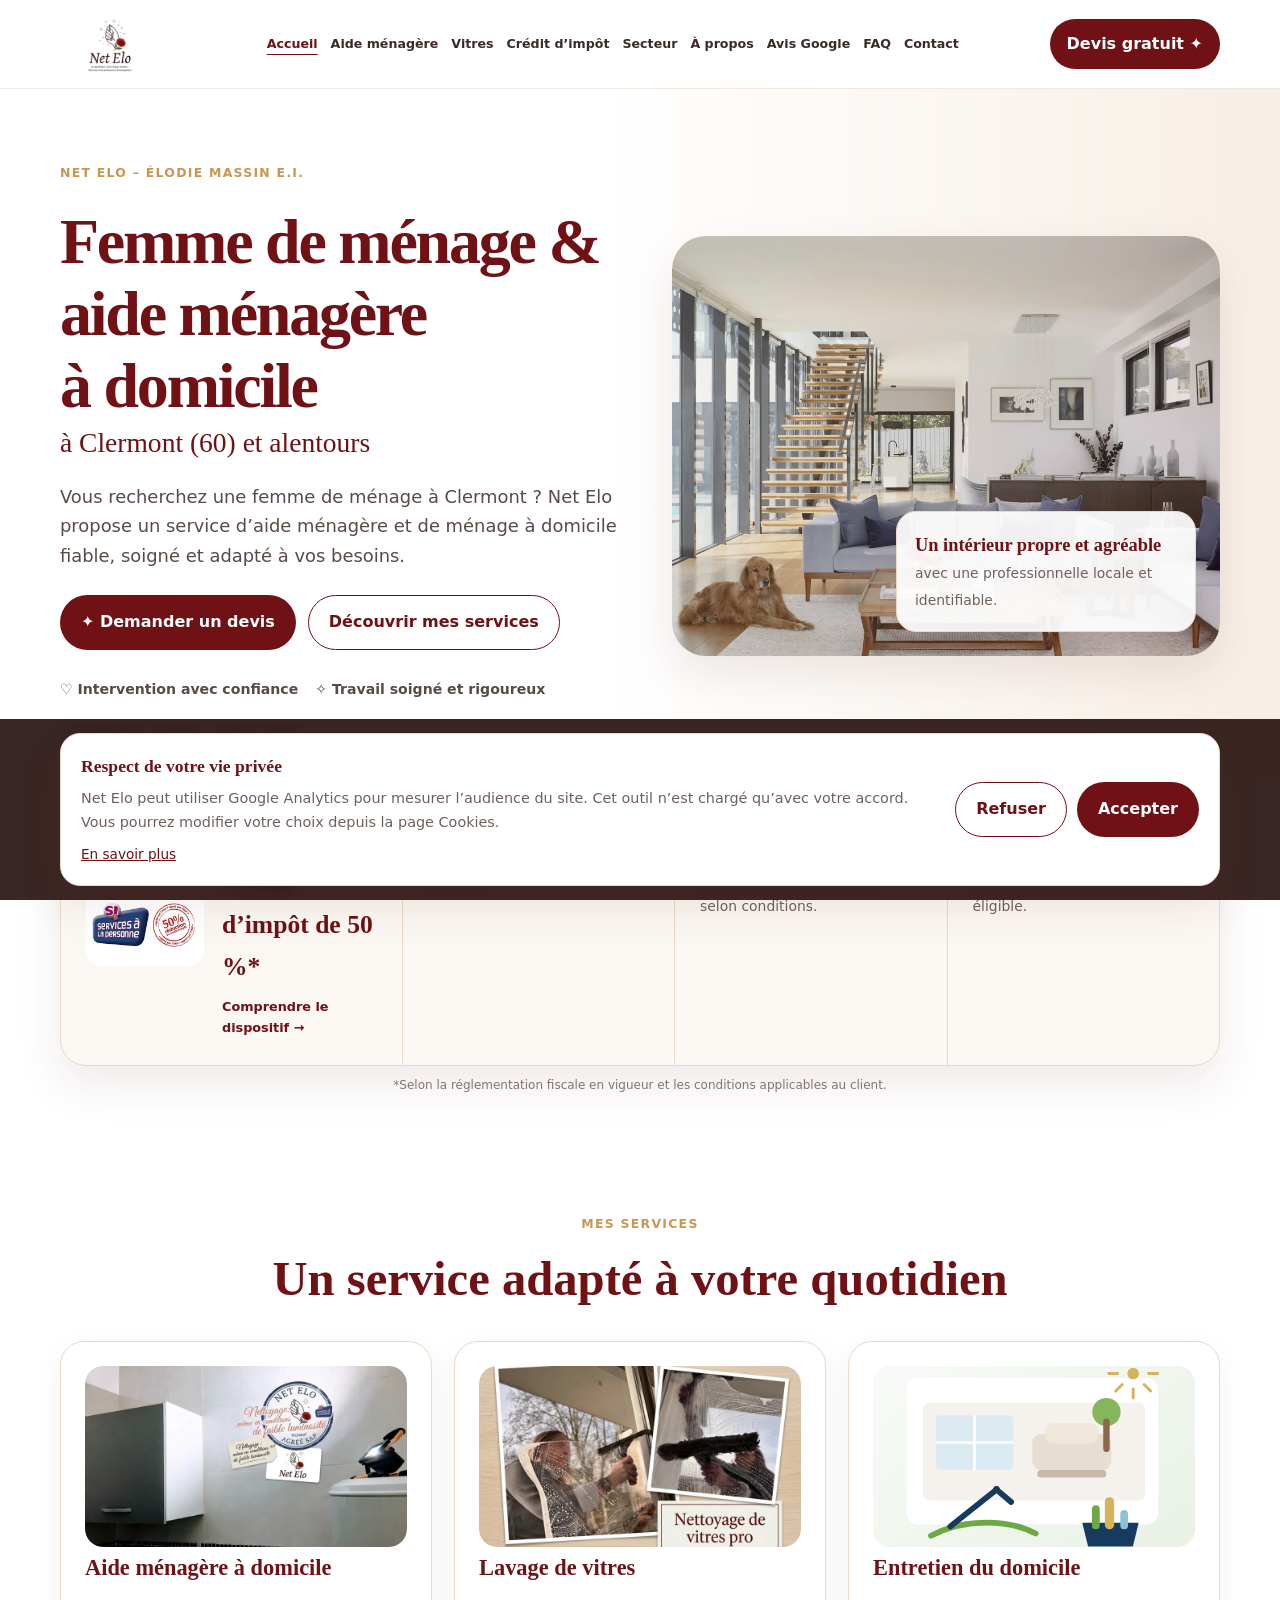
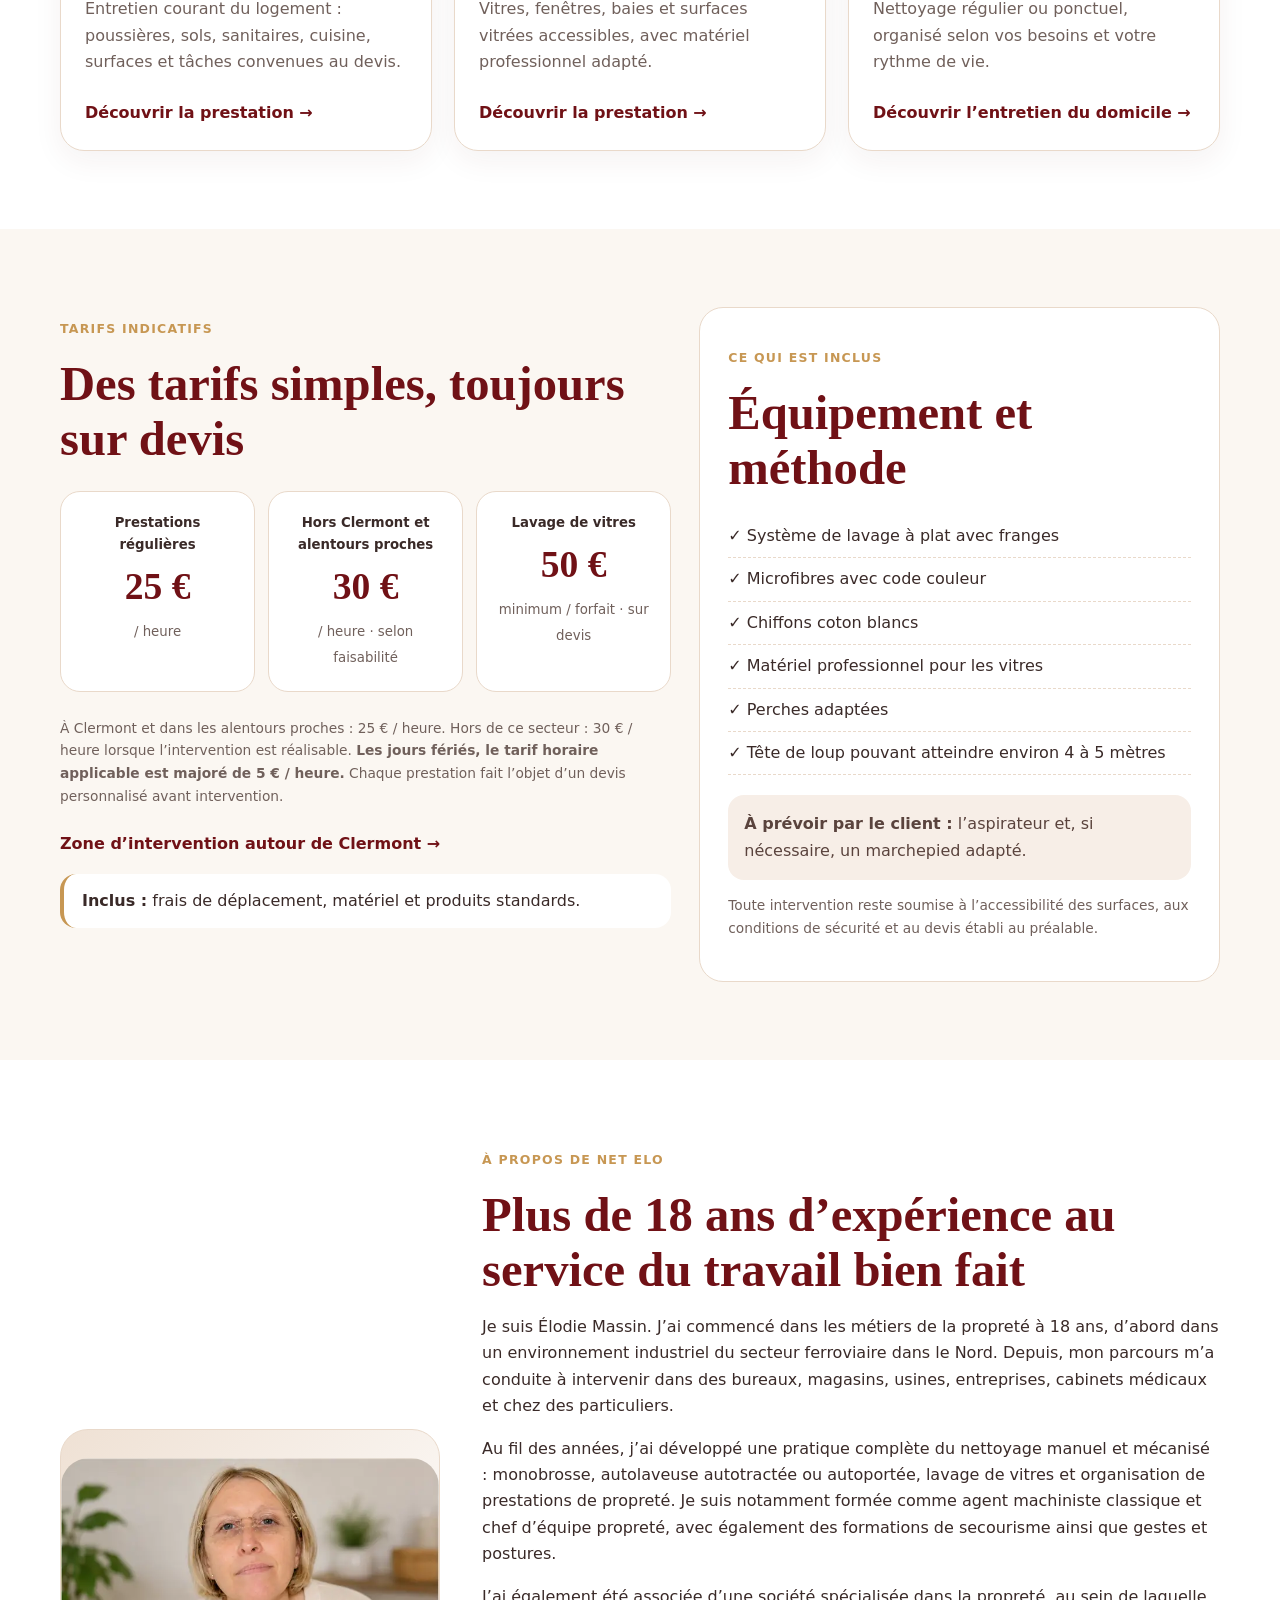
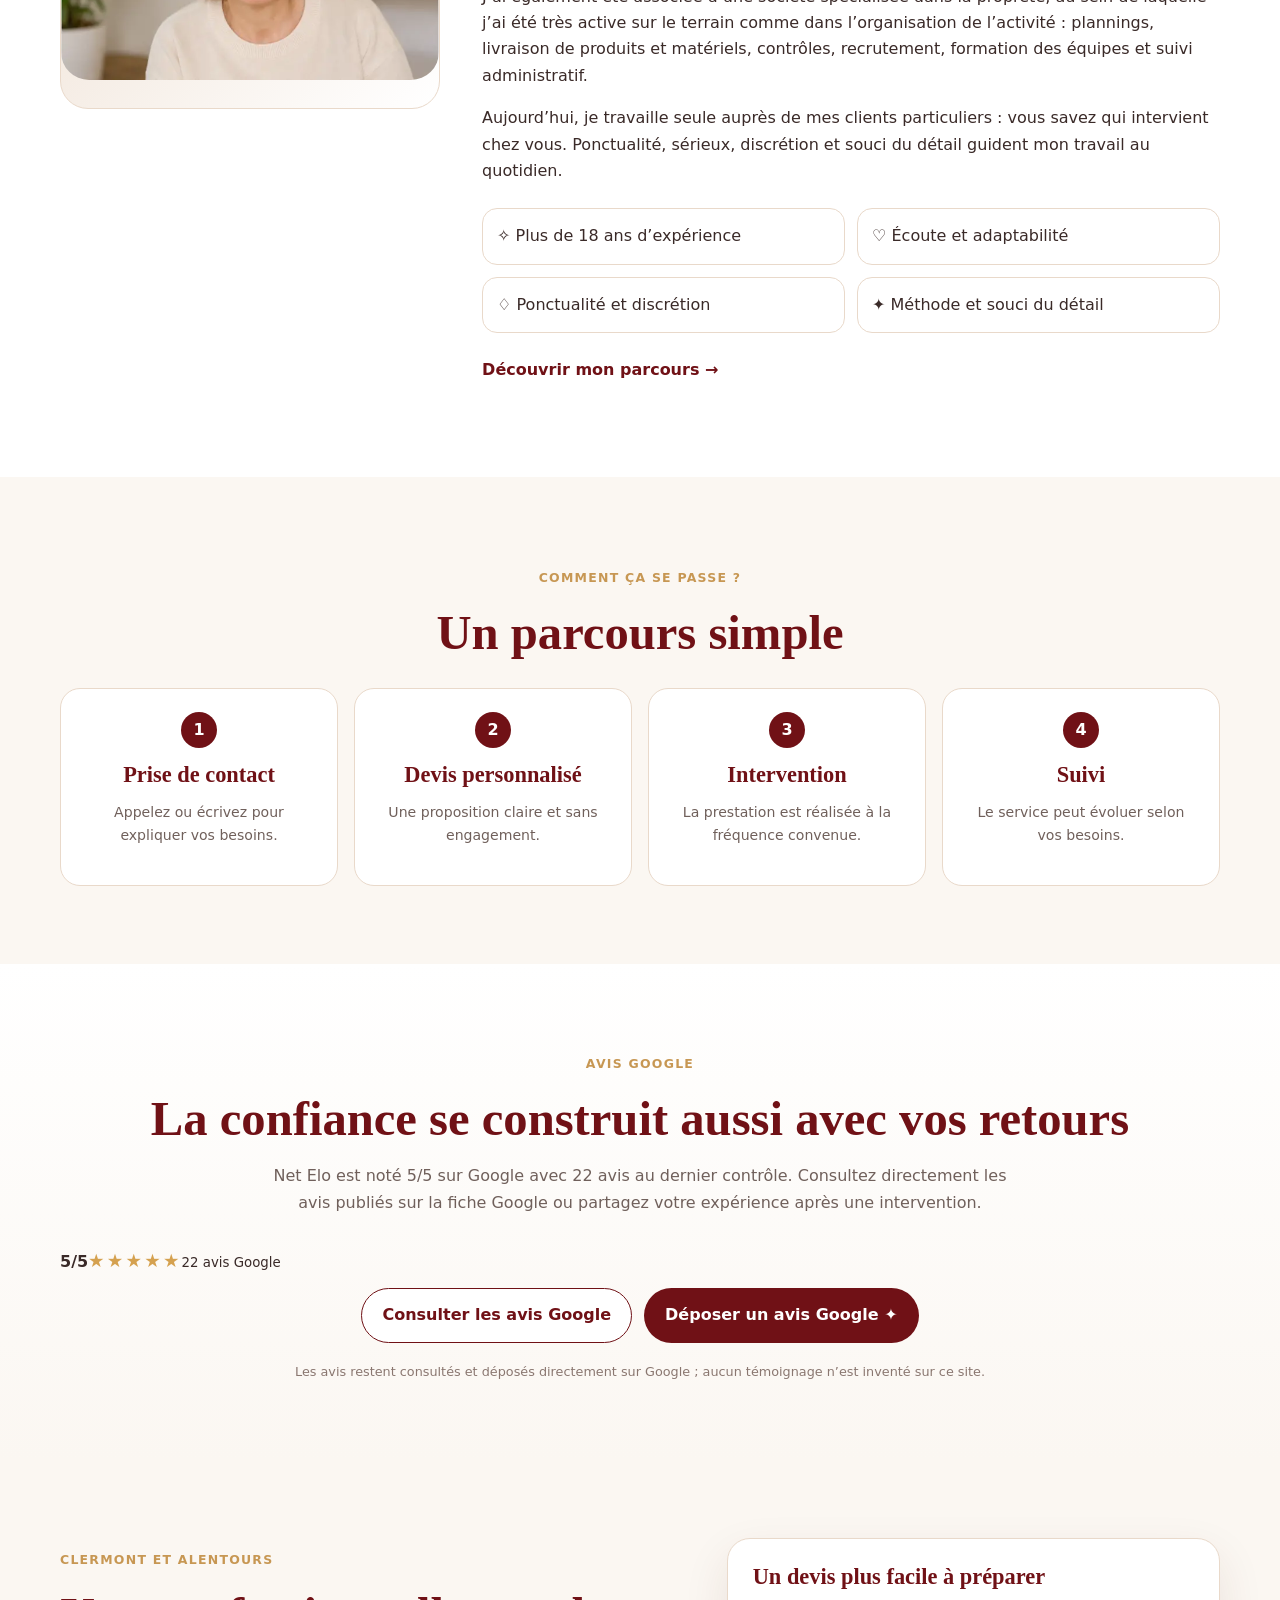
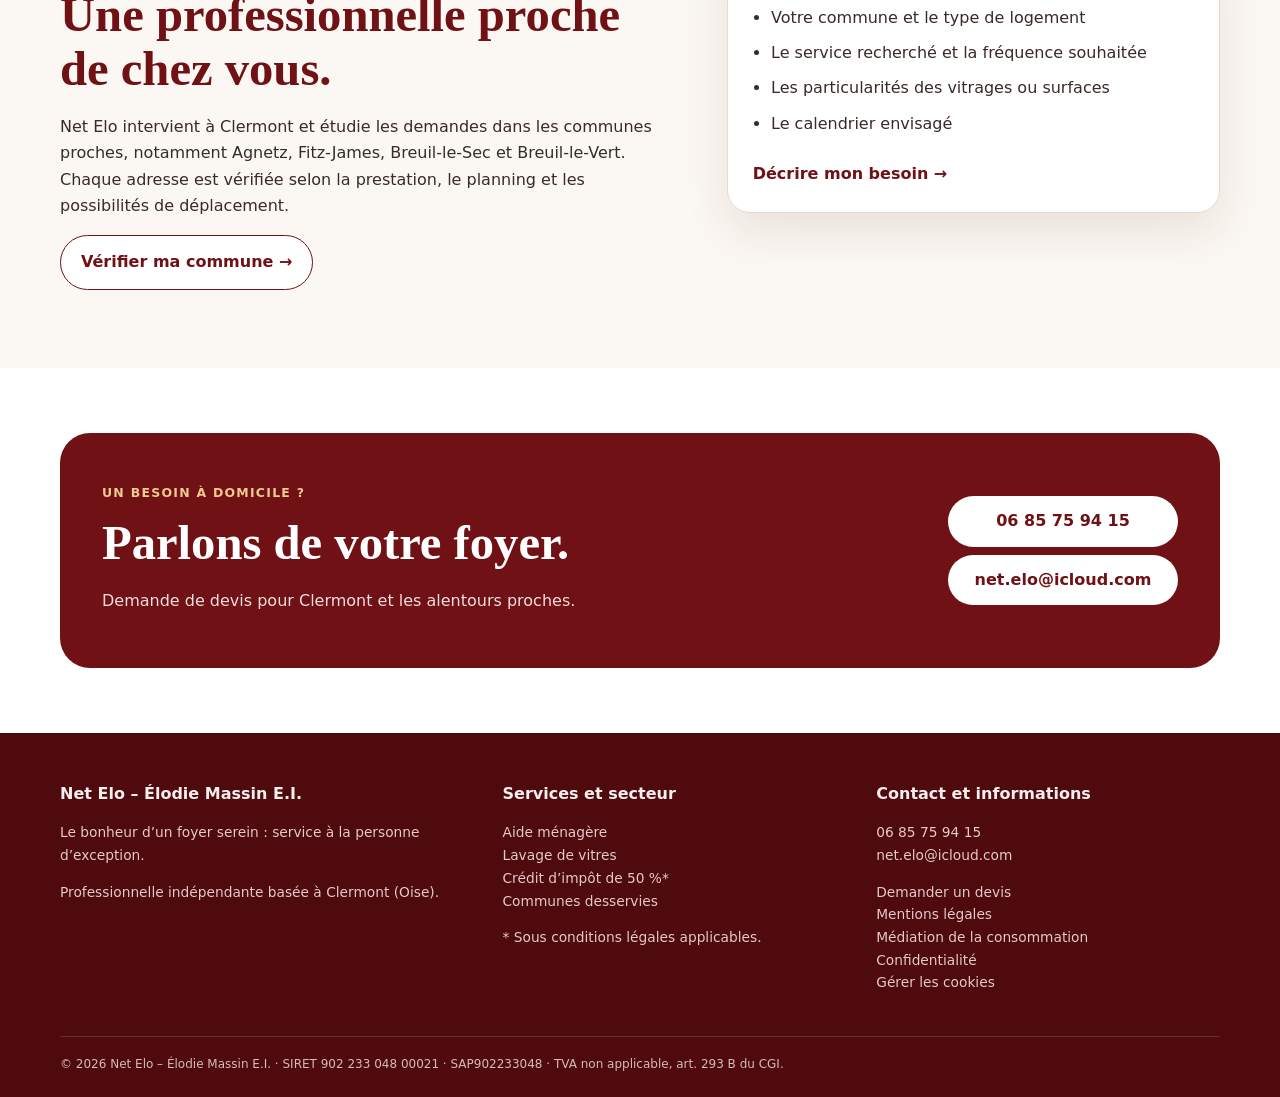
==== commit 1a0f565a: "Set minimum window cleaning price to 50 euros" ====
--- a/index.html
+++ b/index.html
@@ -36,7 +36,7 @@
   "image": "https://net-elo.fr/logo-net-elo.svg",
   "telephone": "+33685759415",
   "email": "net.elo@icloud.com",
-  "priceRange": "25 € / h à Clermont et alentours proches ; 30 € / h hors secteur proche selon faisabilité ; majoration de 5 € / h les jours fériés ; vitres dès 30 € sur devis",
+  "priceRange": "25 € / h à Clermont et alentours proches ; 30 € / h hors secteur proche selon faisabilité ; majoration de 5 € / h les jours fériés ; vitres minimum 50 € sur devis",
   "description": "Aide ménagère à domicile, entretien du logement et lavage de vitres à Clermont (Oise) et alentours.",
   "address": {
     "@type": "PostalAddress",
@@ -116,9 +116,9 @@
       {
         "@type": "Offer",
         "name": "Lavage de vitres",
-        "price": "30",
+        "price": "50",
         "priceCurrency": "EUR",
-        "description": "À partir de 30 € le forfait, sur devis."
+        "description": "Minimum 50 € le forfait, sur devis."
       }
     ]
   },
@@ -168,7 +168,7 @@
 <div><p class="kicker">Tarifs indicatifs</p><h2>Des tarifs simples, toujours sur devis</h2><div class="rate-cards">
 <div class="rate"><span>Prestations régulières</span><strong>25 €</strong><small>/ heure</small></div>
 <div class="rate"><span>Hors Clermont et alentours proches</span><strong>30 €</strong><small>/ heure · selon faisabilité</small></div>
-<div class="rate"><span>Lavage de vitres</span><strong>30 €</strong><small>à partir de / forfait</small></div>
+<div class="rate"><span>Lavage de vitres</span><strong>50 €</strong><small>minimum / forfait · sur devis</small></div>
 </div><p class="note">À Clermont et dans les alentours proches : 25 € / heure. Hors de ce secteur : 30 € / heure lorsque l’intervention est réalisable. <strong>Les jours fériés, le tarif horaire applicable est majoré de 5 € / heure.</strong> Chaque prestation fait l’objet d’un devis personnalisé avant intervention.</p><p><a class="text-link" href="secteur-intervention.html">Zone d’intervention autour de Clermont →</a></p><p class="included"><b>Inclus :</b> frais de déplacement, matériel et produits standards.</p></div>
 <div class="included-panel"><p class="kicker">Ce qui est inclus</p><h2>Équipement et méthode</h2><ul>
 <li>✓ Système de lavage à plat avec franges</li><li>✓ Microfibres avec code couleur</li><li>✓ Chiffons coton blancs</li><li>✓ Matériel professionnel pour les vitres</li><li>✓ Perches adaptées</li><li>✓ Tête de loup pouvant atteindre environ 4 à 5 mètres</li>
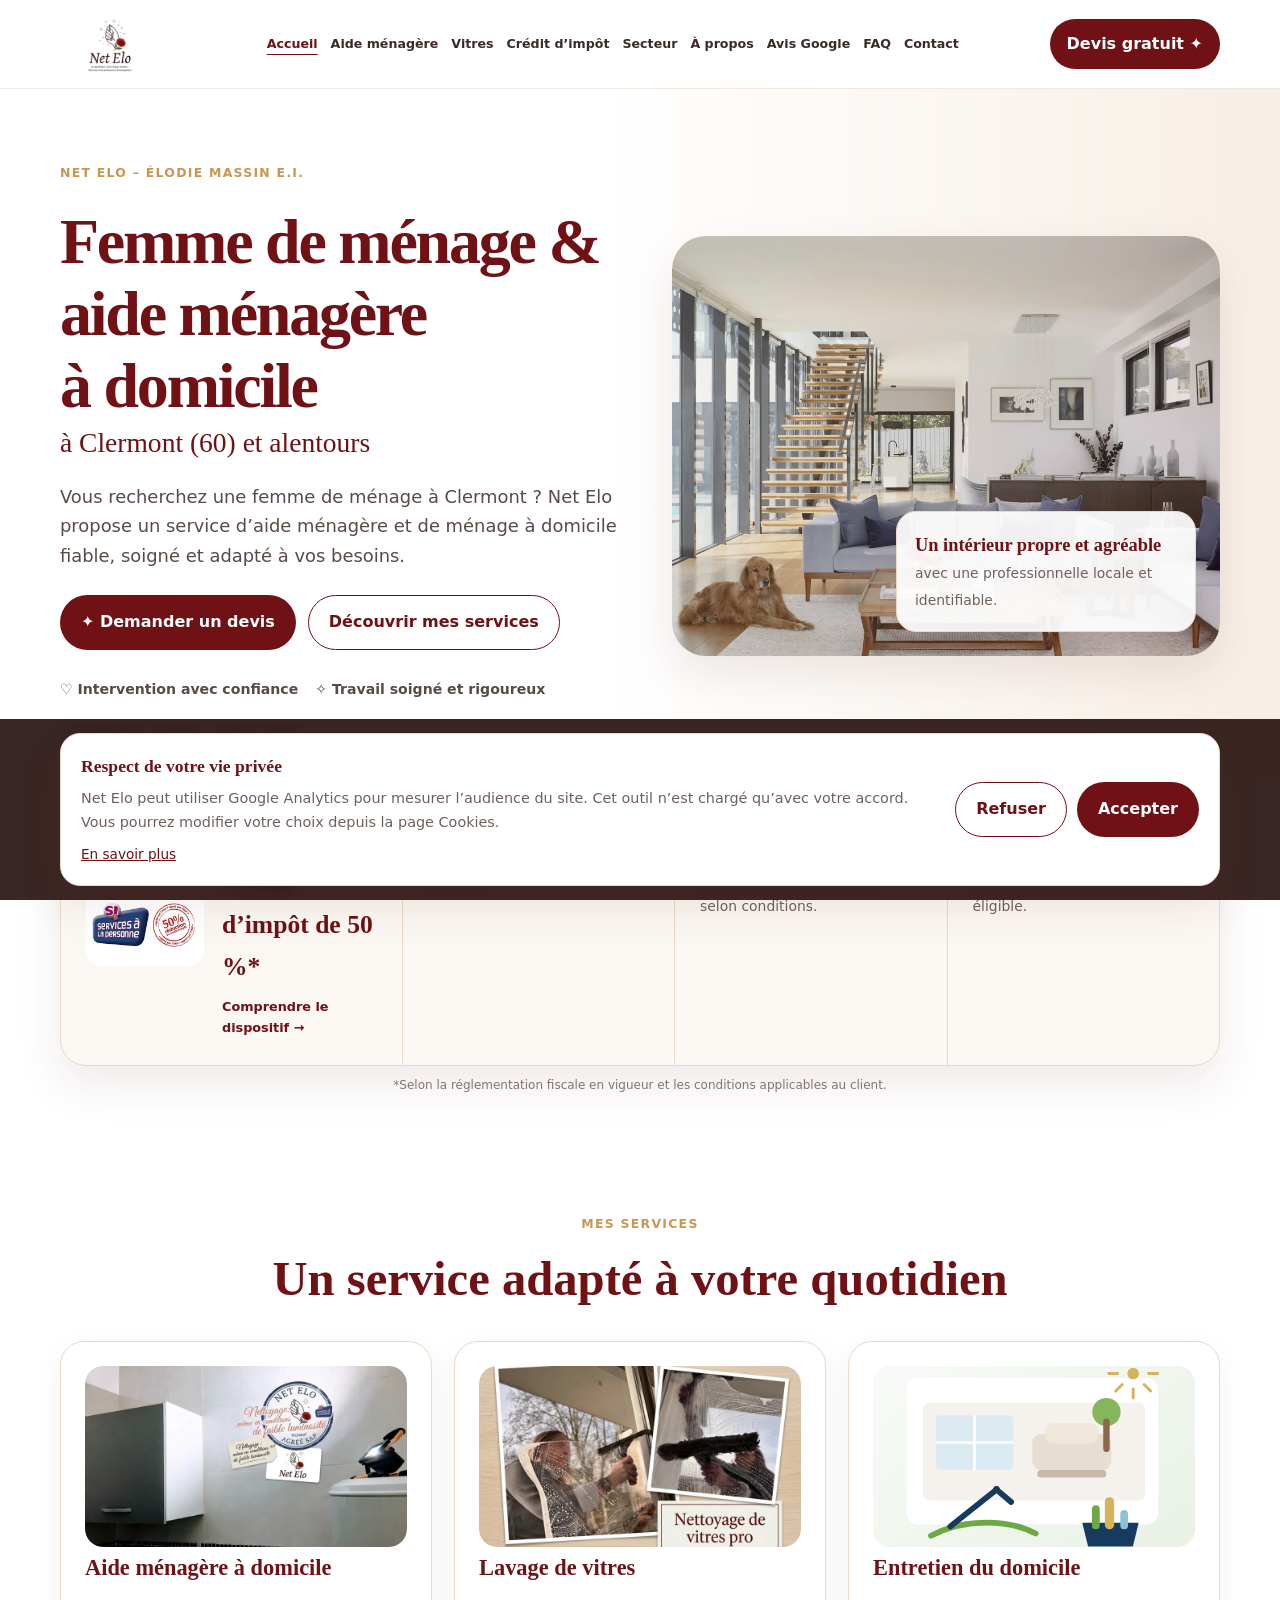
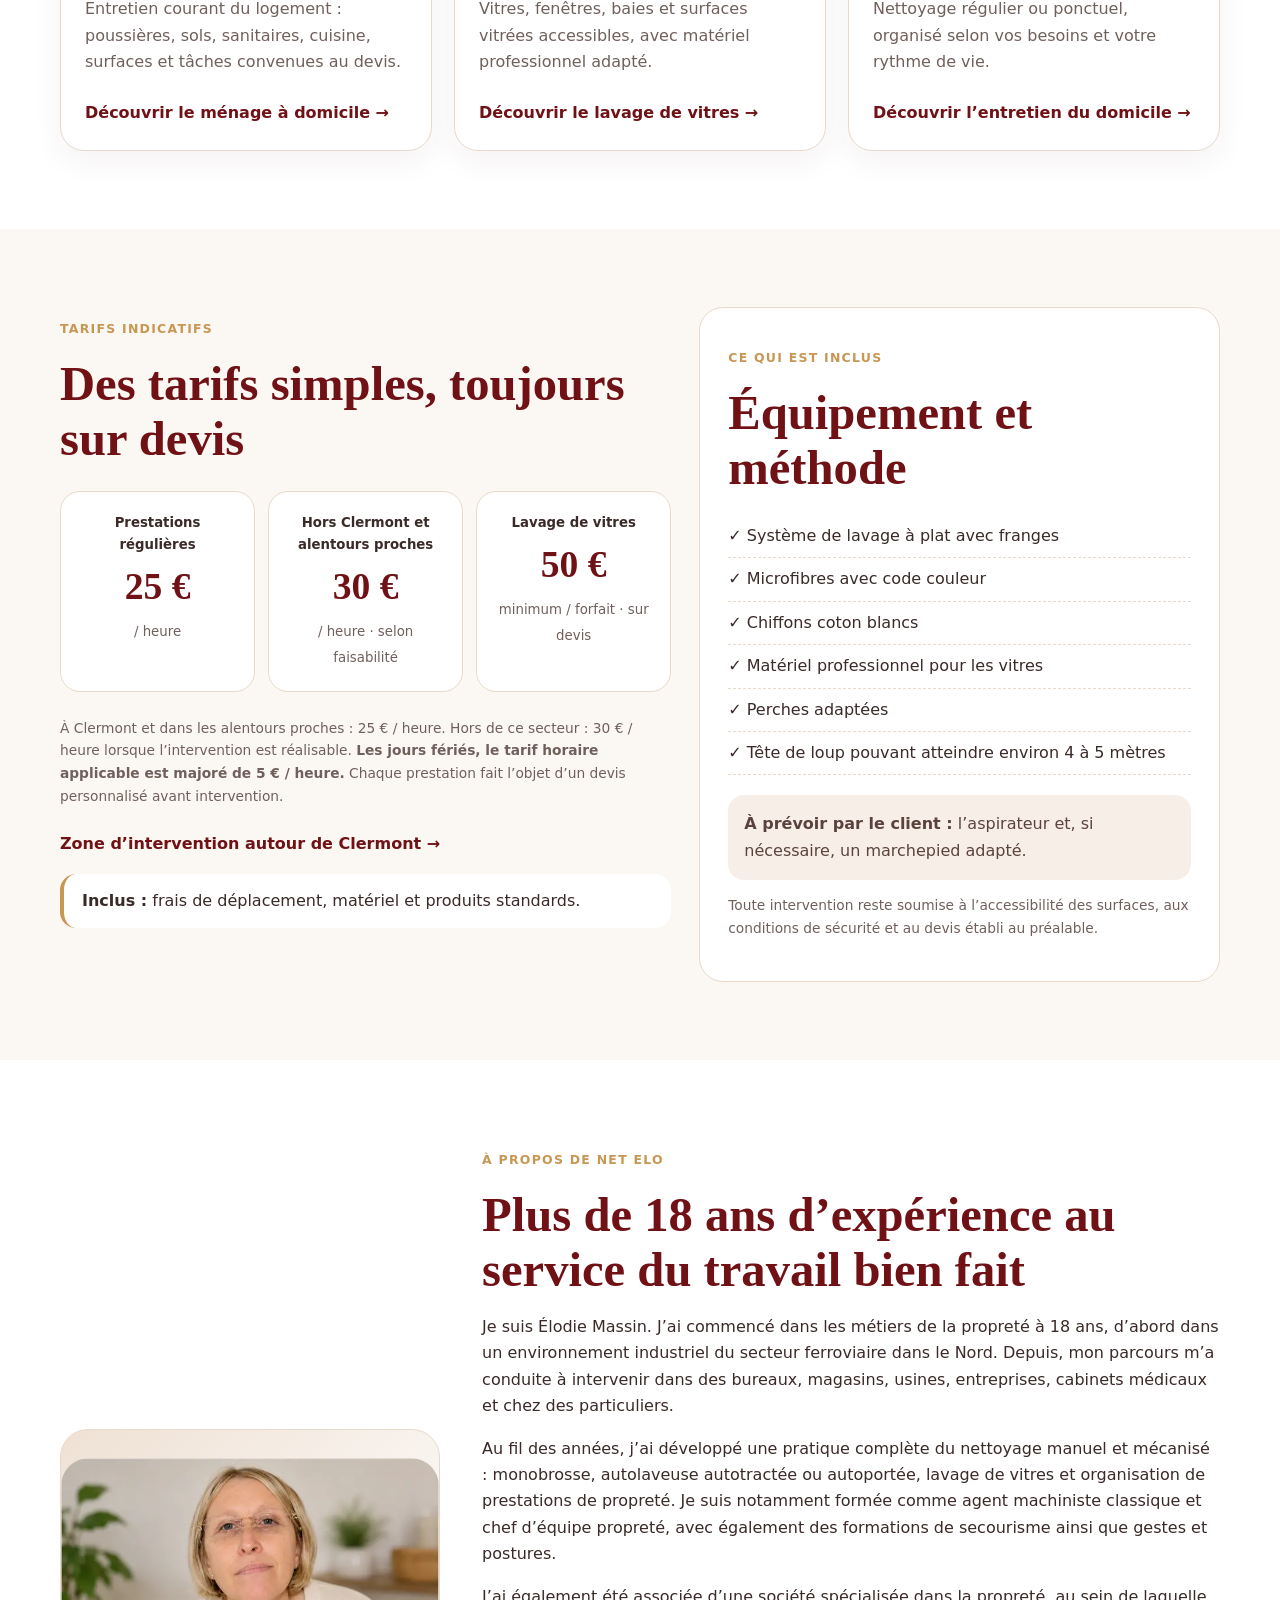
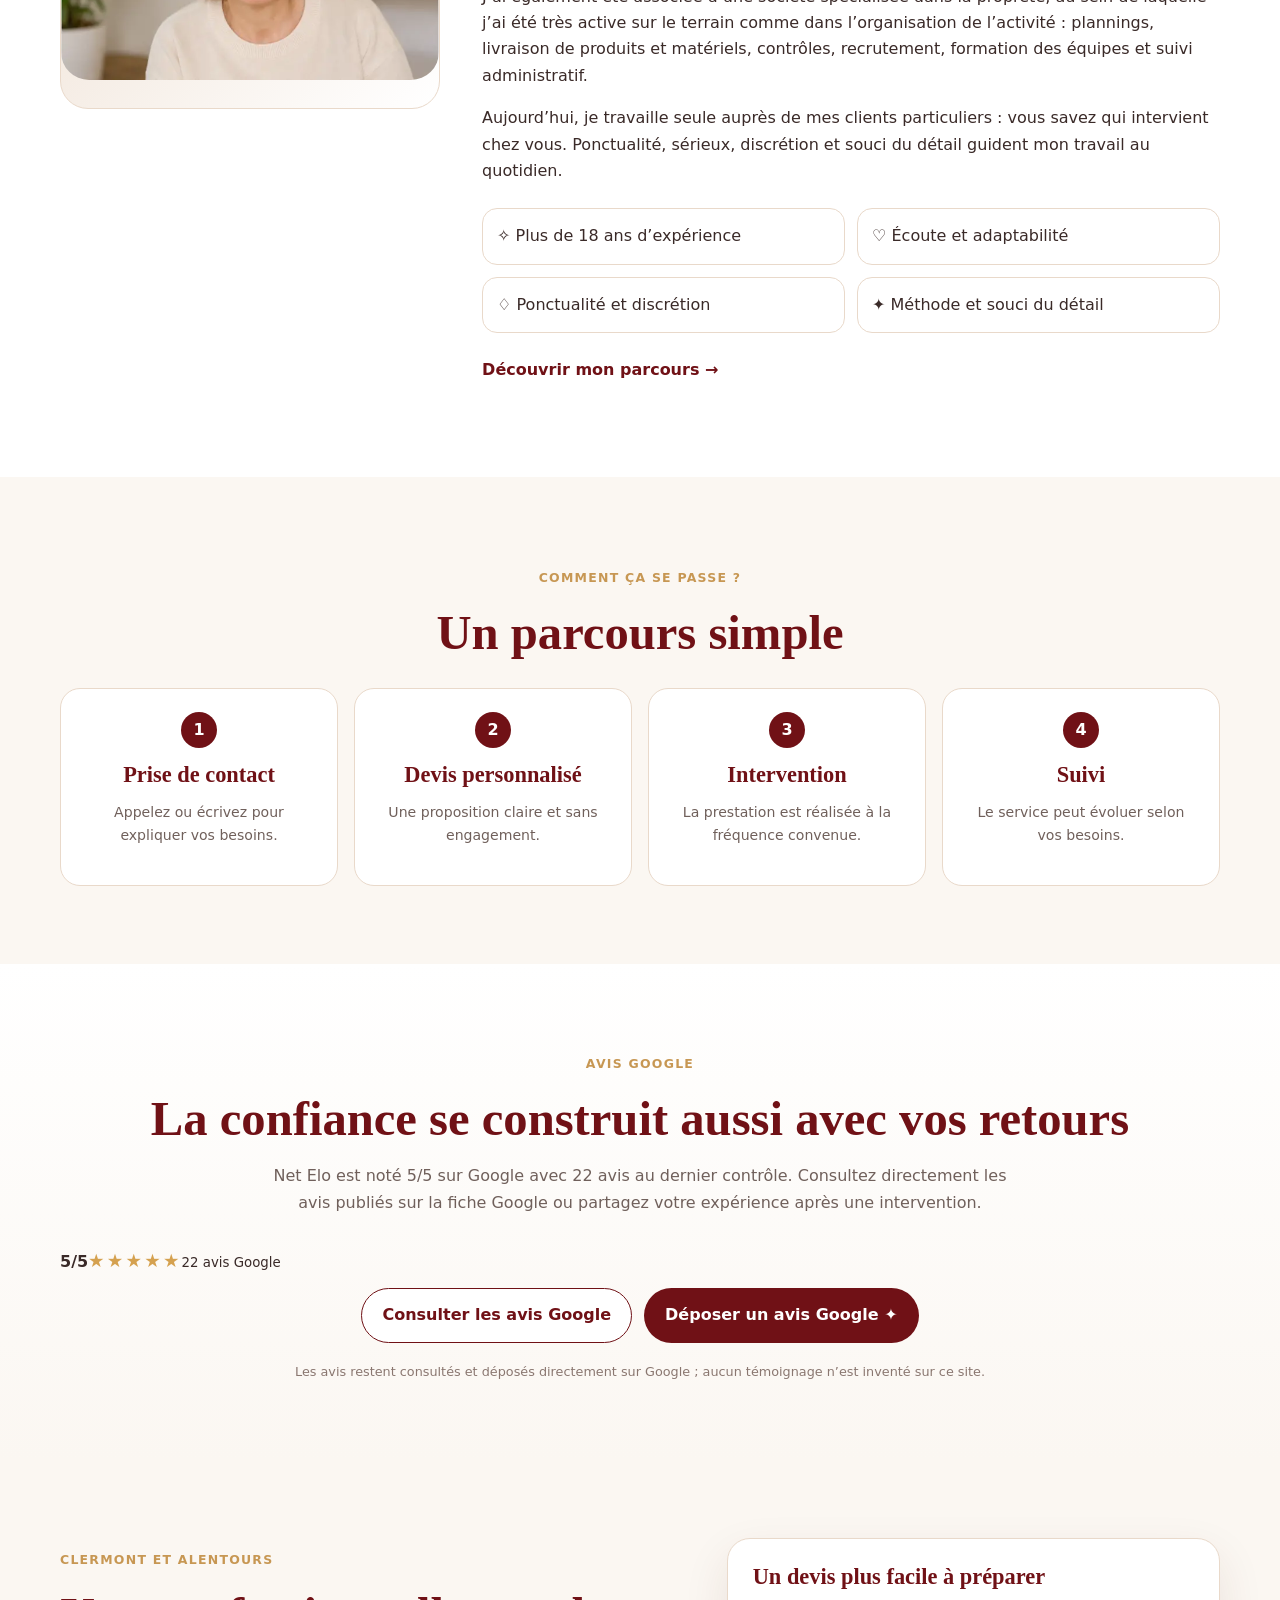
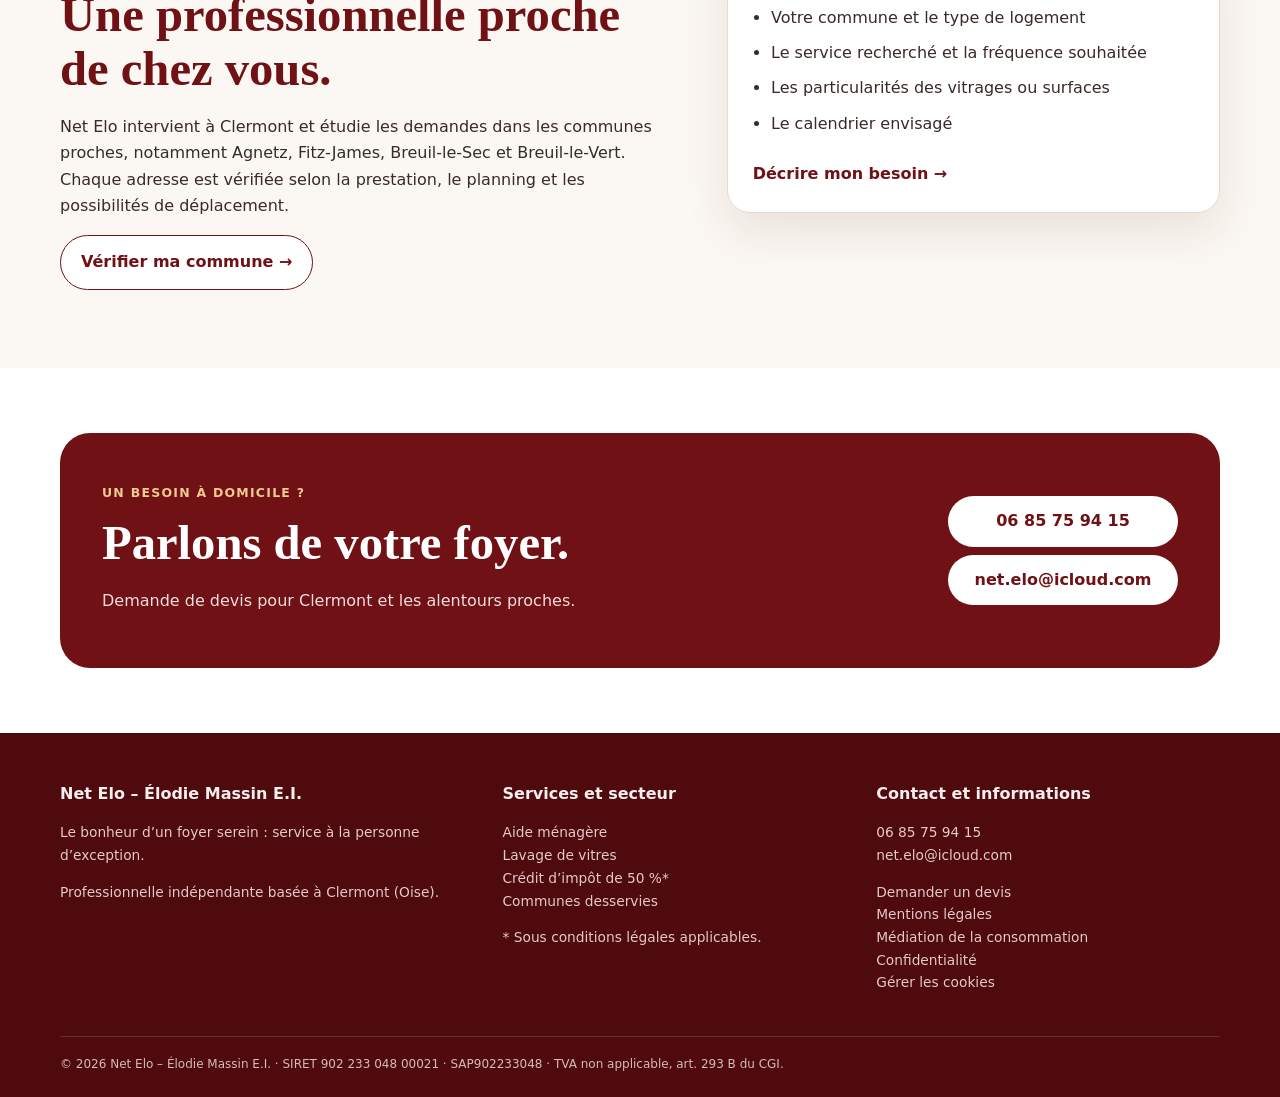
==== commit c9138545: "SEO local Net Élo : améliorer les contenus et liens internes — index.html" ====
--- a/index.html
+++ b/index.html
@@ -159,8 +159,8 @@
 
 <section class="section" id="services"><div class="wrap"><p class="kicker center">Mes services</p><h2 class="center">Un service adapté à votre quotidien</h2>
 <div class="cards">
-<article class="card"><div class="visual service-image"><img src="/illustration-aide-menagere.webp" alt="Entretien des sanitaires et du logement par Net Elo" loading="lazy" decoding="async" width="800" height="600"></div><h3>Aide ménagère à domicile</h3><p>Entretien courant du logement : poussières, sols, sanitaires, cuisine, surfaces et tâches convenues au devis.</p><a class="text-link" href="aide-menagere.html">Découvrir la prestation →</a></article>
-<article class="card"><div class="visual service-image"><img src="/illustration-lavage-vitres.webp" alt="Lavage de vitres avec un mouilleur et du matériel professionnel Net Elo" loading="lazy" decoding="async" width="800" height="600"></div><h3>Lavage de vitres</h3><p>Vitres, fenêtres, baies et surfaces vitrées accessibles, avec matériel professionnel adapté.</p><a class="text-link" href="vitres.html">Découvrir la prestation →</a></article>
+<article class="card"><div class="visual service-image"><img src="/illustration-aide-menagere.webp" alt="Entretien des sanitaires et du logement par Net Elo" loading="lazy" decoding="async" width="800" height="600"></div><h3>Aide ménagère à domicile</h3><p>Entretien courant du logement : poussières, sols, sanitaires, cuisine, surfaces et tâches convenues au devis.</p><a class="text-link" href="aide-menagere.html">Découvrir le ménage à domicile →</a></article>
+<article class="card"><div class="visual service-image"><img src="/illustration-lavage-vitres.webp" alt="Lavage de vitres avec un mouilleur et du matériel professionnel Net Elo" loading="lazy" decoding="async" width="800" height="600"></div><h3>Lavage de vitres</h3><p>Vitres, fenêtres, baies et surfaces vitrées accessibles, avec matériel professionnel adapté.</p><a class="text-link" href="vitres.html">Découvrir le lavage de vitres →</a></article>
 <article class="card"><div class="visual service-image"><img src="/illustration-entretien-domicile.svg?v=20261101" alt="Illustration d’un intérieur avec du matériel d’entretien" loading="lazy" decoding="async" width="1000" height="760"></div><h3>Entretien du domicile</h3><p>Nettoyage régulier ou ponctuel, organisé selon vos besoins et votre rythme de vie.</p><a class="text-link" href="aide-menagere.html">Découvrir l’entretien du domicile →</a></article>
 </div></div></section>
 
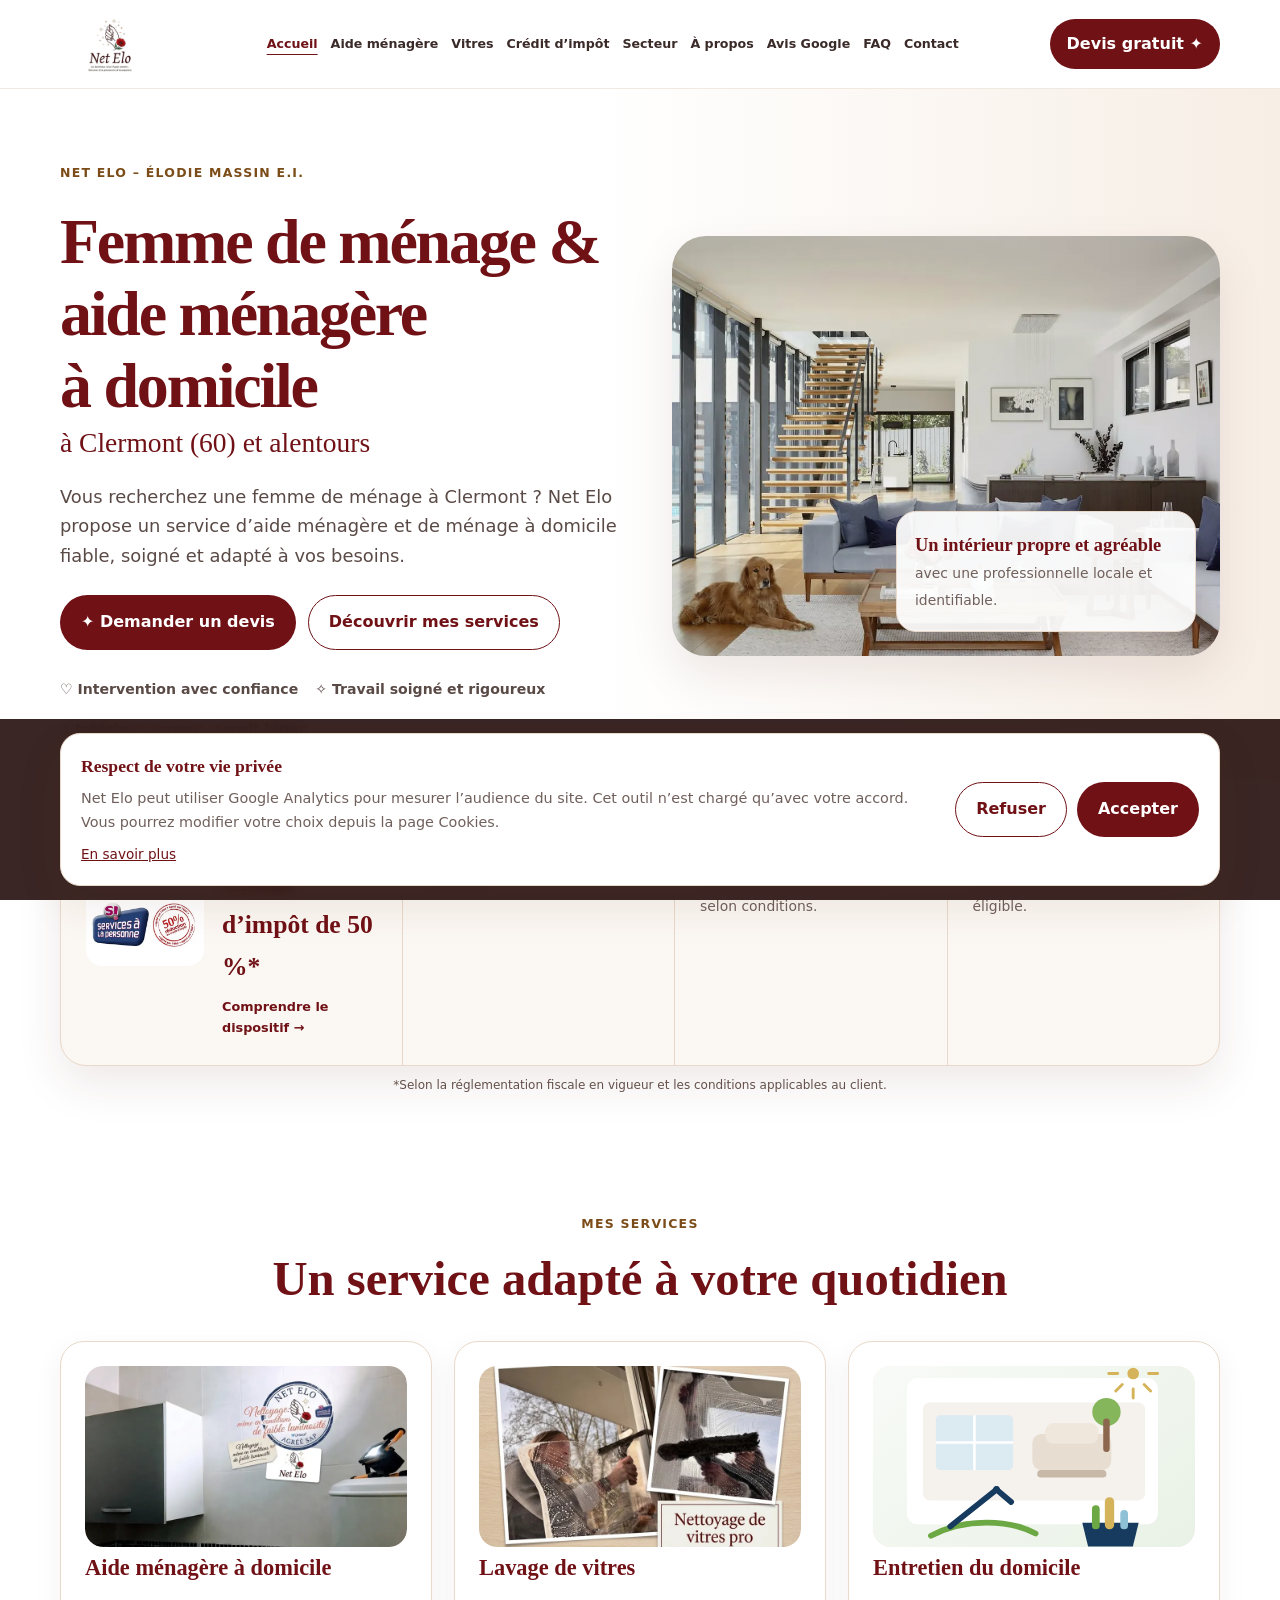
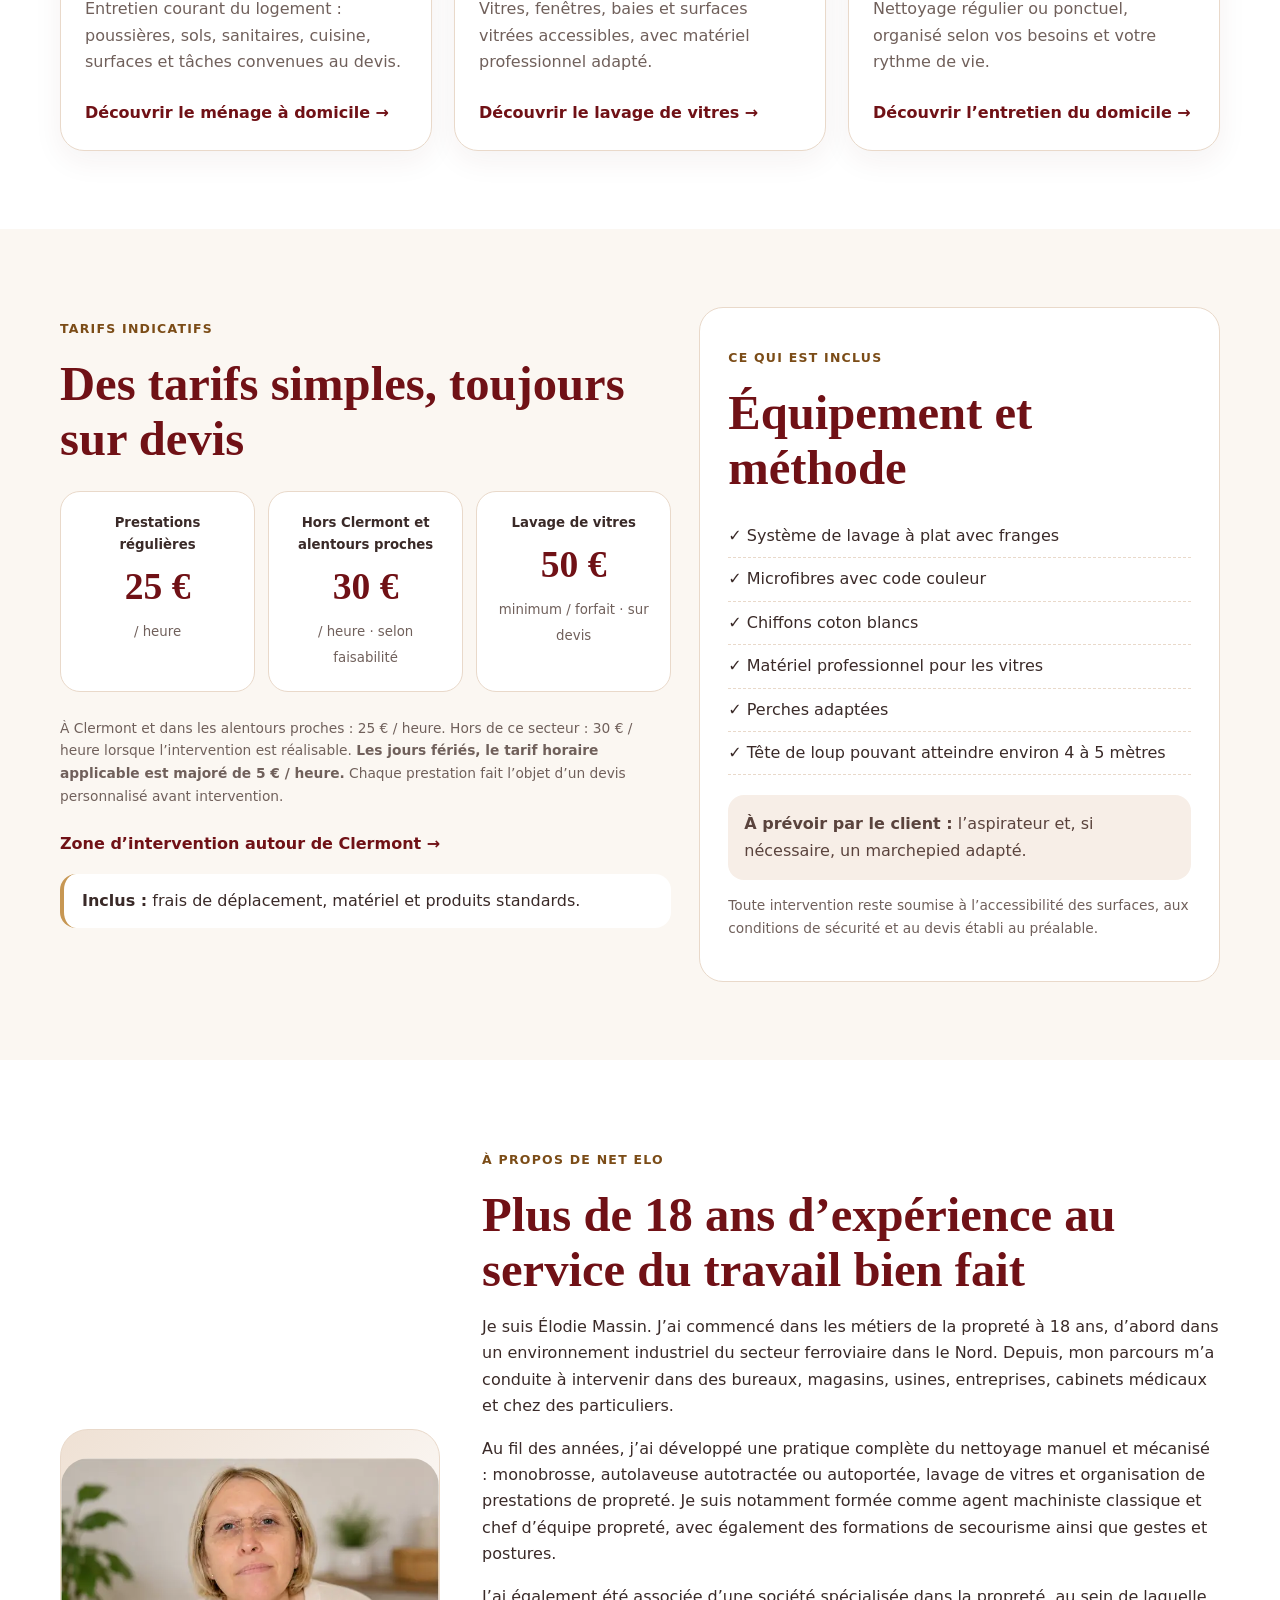
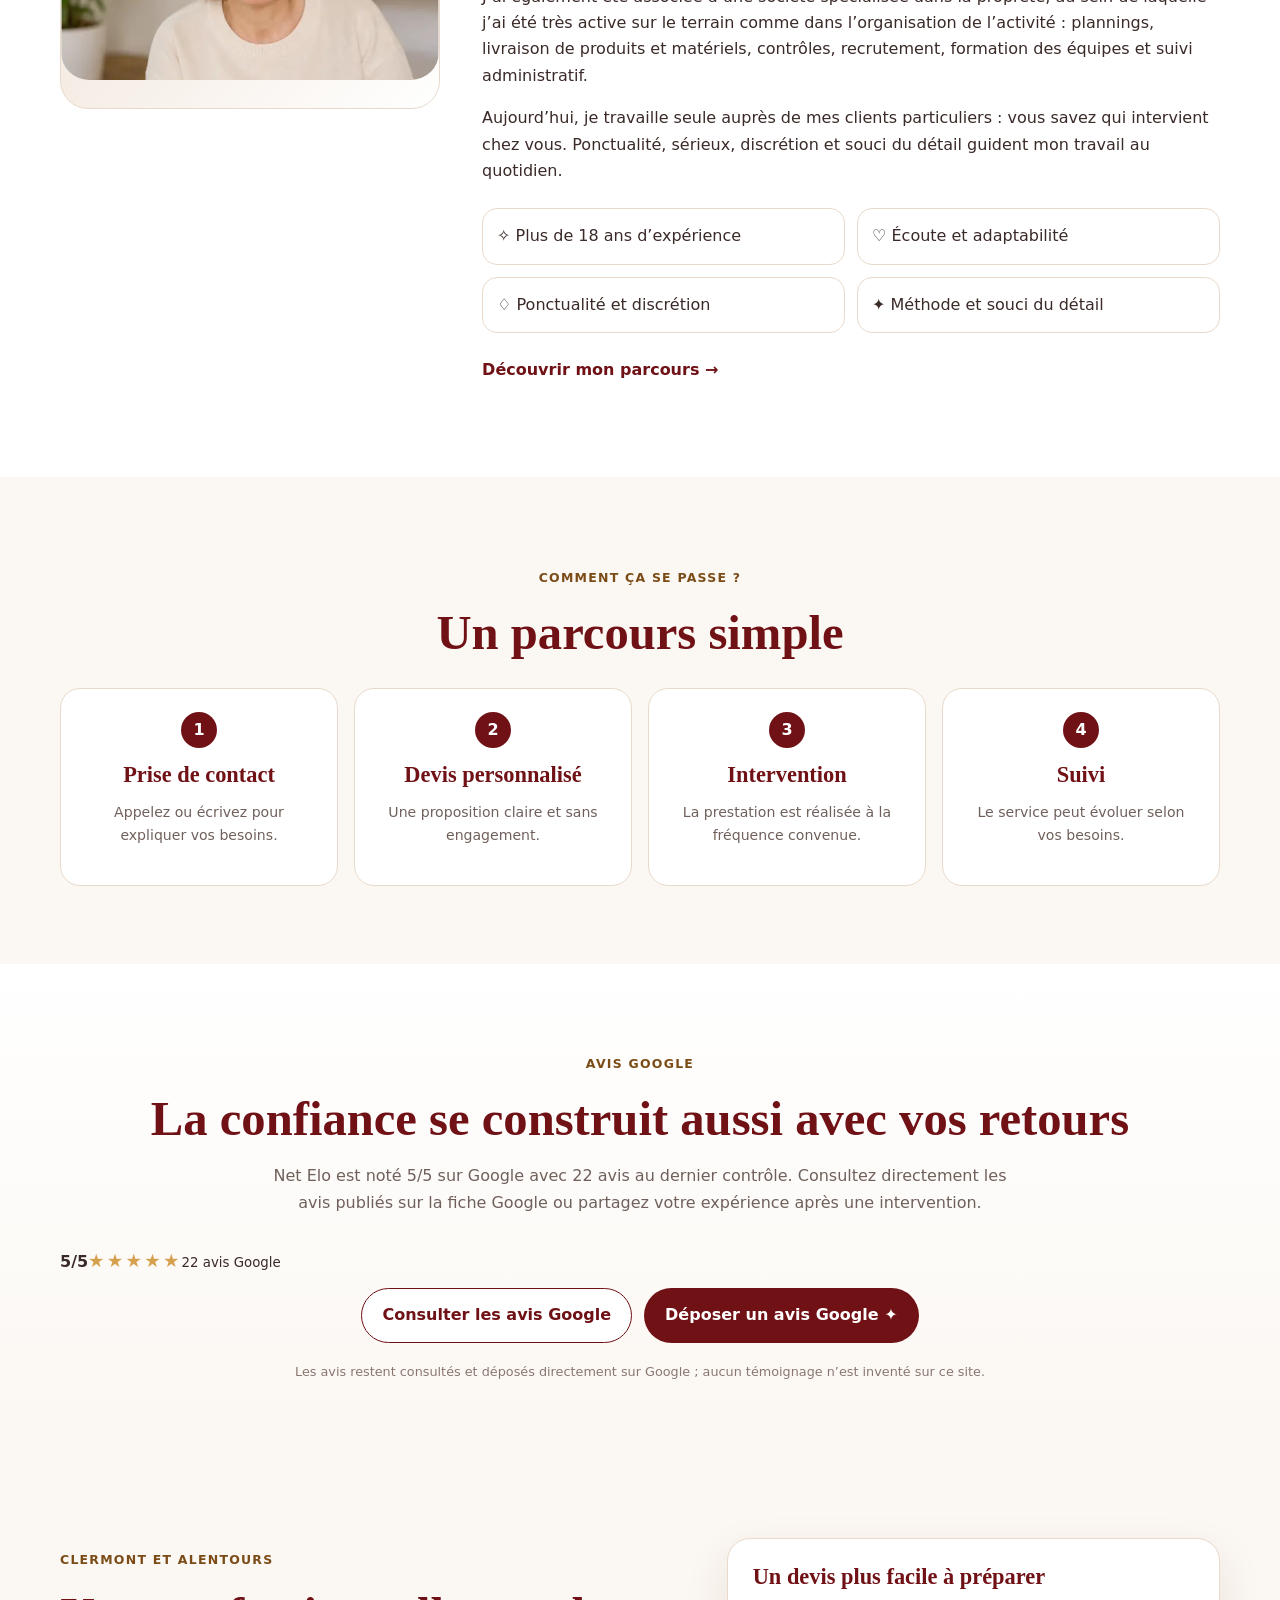
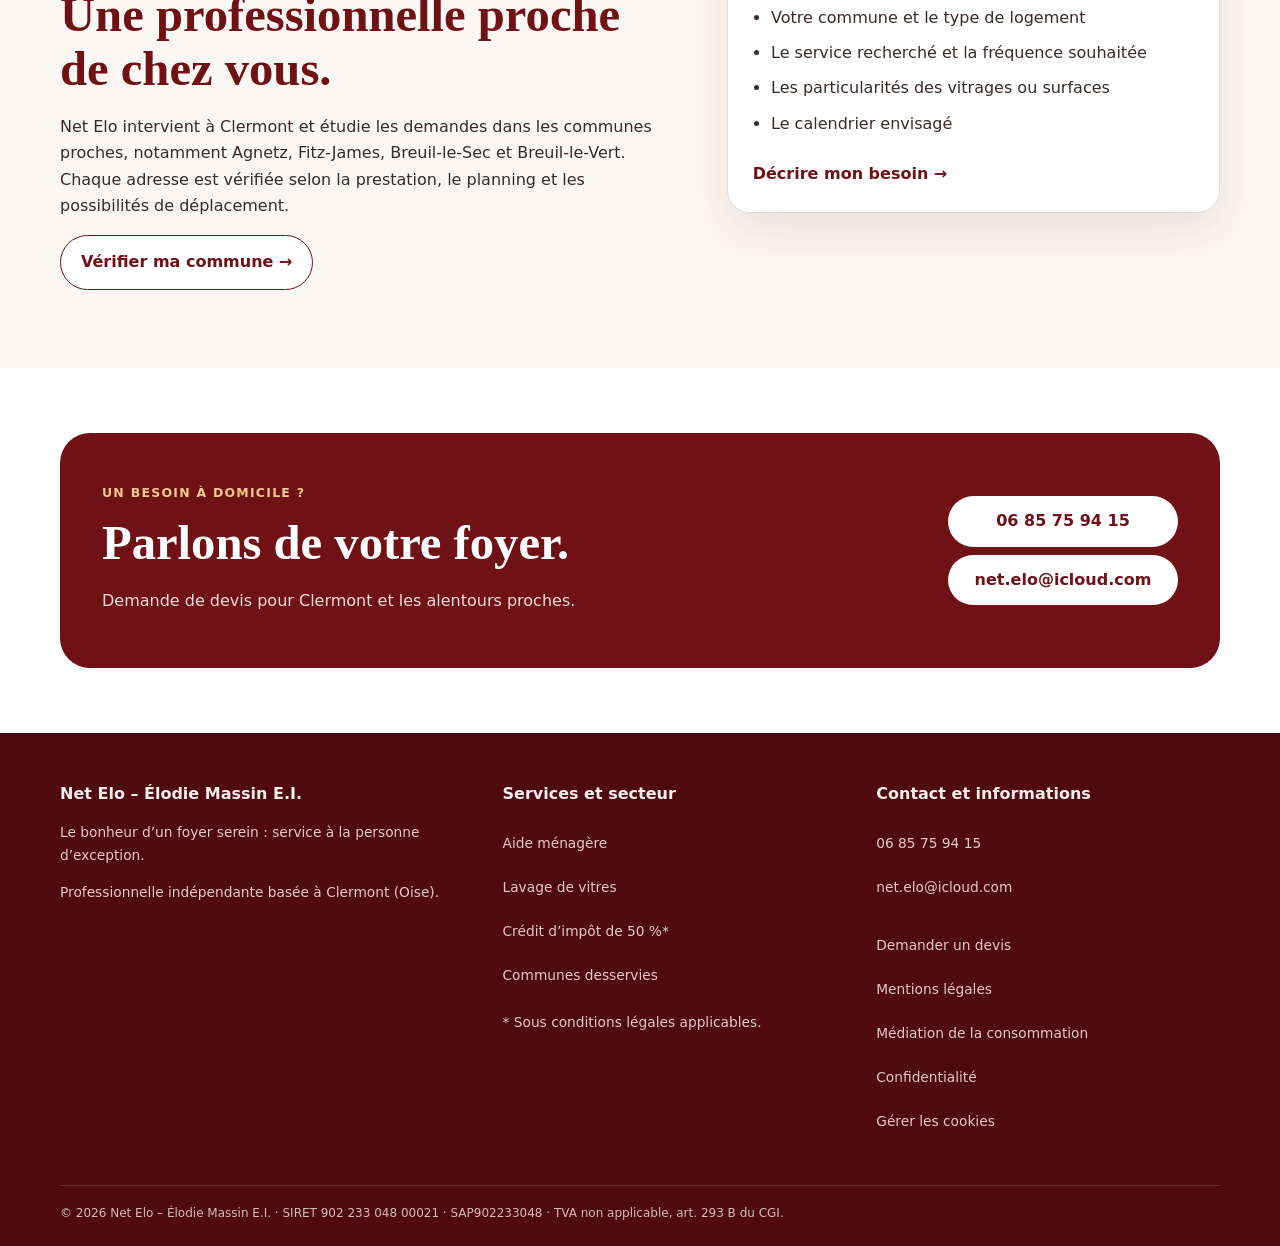
==== commit 79630a84: "PageSpeed mobile : image d'accueil responsive et préchargement prioritaire" ====
--- a/index.html
+++ b/index.html
@@ -24,7 +24,7 @@
 <link rel="icon" href="/logo-net-elo.svg?v=20261101" type="image/svg+xml" sizes="any">
 <link rel="apple-touch-icon" sizes="180x180" href="/apple-touch-icon.png?v=20261101">
 <link rel="manifest" href="site.webmanifest">
-<link rel="preload" as="image" media="(max-width:620px)" href="hero-interieur-mobile.webp"><link rel="preload" as="image" media="(min-width:621px)" href="hero-interieur.webp"><link rel="stylesheet" href="styles.css?v=20261108-refresh">
+<link rel="preload" as="image" media="(max-width:620px)" href="hero-interieur-mobile.webp" fetchpriority="high"><link rel="preload" as="image" media="(min-width:621px)" href="hero-interieur.webp" fetchpriority="high"><link rel="stylesheet" href="styles.css?v=20261111-mobile">
 <script type="application/ld+json">
 {
   "@context": "https://schema.org",
@@ -147,7 +147,7 @@
     <div class="actions"><a class="btn primary" href="contact.html">✦ Demander un devis</a><a class="btn outline" href="aide-menagere.html">Découvrir mes services</a></div>
     <div class="mini-trust"><span>♡ Intervention avec confiance</span><span>✧ Travail soigné et rigoureux</span><span>⌂ Intérieur propre, esprit léger</span></div>
   </div>
-  <div class="hero-room"><div class="room-copy"><b>Un intérieur propre et agréable</b><span>avec une professionnelle locale et identifiable.</span></div></div>
+  <div class="hero-room"><picture class="hero-media"><source media="(max-width:620px)" srcset="hero-interieur-mobile.webp"><img src="hero-interieur.webp" alt="" width="1000" height="780" decoding="async" fetchpriority="high" loading="eager"></picture><div class="room-copy"><b>Un intérieur propre et agréable</b><span>avec une professionnelle locale et identifiable.</span></div></div>
 </div></section>
 
 <section class="sap"><div class="wrap sap-box">
--- a/styles.css
+++ b/styles.css
@@ -1,4 +1,4 @@
-:root{--wine:#701116;--wine2:#8d2428;--gold:#c79753;--cream:#fbf7f2;--soft:#f6eee7;--ink:#3a2a28;--muted:#70605b;--line:#e9d9ca;--white:#fff;--shadow:0 18px 45px rgba(85,35,28,.10)}*{box-sizing:border-box}html{scroll-behavior:smooth}body{margin:0;font-family:Inter,ui-sans-serif,system-ui,-apple-system,BlinkMacSystemFont,"Segoe UI",sans-serif;color:var(--ink);background:#fff;line-height:1.65}a{text-decoration:none;color:inherit}.wrap{width:min(1160px,calc(100% - 34px));margin:auto}.site-header{position:sticky;top:0;z-index:50;background:rgba(255,255,255,.97);backdrop-filter:blur(10px);border-bottom:1px solid #f1e8e0}.nav{min-height:88px;display:flex;align-items:center;justify-content:space-between;gap:24px}.brand{display:flex;align-items:center;gap:12px;min-width:170px}.brand img{width:78px;height:66px;object-fit:contain}.brand strong{display:block;color:var(--wine);font-family:Georgia,"Times New Roman",serif;font-size:1.65rem}.brand small{display:block;color:var(--muted);font-size:.7rem}.nav nav{display:flex;gap:24px;font-size:.9rem;font-weight:700}.nav nav a:hover{color:var(--wine)}.btn{display:inline-flex;align-items:center;justify-content:center;border-radius:999px;padding:13px 20px;font-weight:800;border:1px solid transparent;transition:.2s}.primary{background:var(--wine);color:white}.primary:hover{background:#570b0f;transform:translateY(-1px)}.outline{background:white;border-color:var(--wine);color:var(--wine)}.hero{background:linear-gradient(90deg,#fff 0%,#fff 47%,#f7eee5 100%);padding:62px 0 42px}.hero-grid{display:grid;grid-template-columns:1.02fr .98fr;gap:42px;align-items:center}.kicker{font-weight:900;text-transform:uppercase;letter-spacing:.1em;color:var(--gold);font-size:.78rem}.kicker.center{text-align:center}.kicker.light{color:#f0ca8e}h1,h2,h3{font-family:Georgia,"Times New Roman",serif;color:var(--wine);line-height:1.12;margin:.35em 0}h1{font-size:clamp(2.8rem,5vw,4.8rem);letter-spacing:-.035em}h1 span{display:block;font-size:.43em;font-weight:400;letter-spacing:0;margin-top:.25em}h2{font-size:clamp(2rem,3.8vw,3.15rem)}h3{font-size:1.4rem}.lead{font-size:1.12rem;max-width:630px;color:#5a4a46}.actions{display:flex;gap:12px;flex-wrap:wrap;margin-top:25px}.mini-trust{display:flex;flex-wrap:wrap;gap:17px;margin-top:28px;font-size:.88rem;font-weight:700;color:#5a4a46}.hero-room{min-height:420px;border-radius:34px;background:linear-gradient(135deg,rgba(255,255,255,.2),rgba(112,17,22,.08)),url('hero-interieur.webp') center/cover;box-shadow:var(--shadow);position:relative;overflow:hidden}.hero-room:after{content:"";position:absolute;inset:0;background:linear-gradient(90deg,rgba(255,255,255,.03),rgba(112,17,22,.04))}.room-copy{position:absolute;z-index:2;right:24px;bottom:24px;max-width:300px;background:rgba(255,255,255,.93);border:1px solid var(--line);border-radius:20px;padding:18px;box-shadow:var(--shadow)}.room-copy b{display:block;color:var(--wine);font-family:Georgia,serif;font-size:1.15rem}.room-copy span{font-size:.87rem;color:var(--muted)}.sap{padding:0 0 28px;background:#fff}.sap-box{display:grid;grid-template-columns:1.25fr 1fr 1fr 1fr;gap:0;background:var(--cream);border:1px solid var(--line);border-radius:26px;box-shadow:var(--shadow);overflow:hidden}.sap-title,.sap-item{padding:25px}.sap-title{display:flex;align-items:center;gap:14px}.sap-title strong,.sap-title b{display:block}.sap-title strong{font-size:1.6rem;color:var(--wine);font-family:Georgia,serif}.sap-icon{display:grid;place-items:center;width:70px;height:70px;border-radius:20px;background:var(--wine);color:white;font-weight:900}.sap-item{border-left:1px solid var(--line)}.sap-item b{display:block;color:var(--wine);margin-bottom:5px}.sap-item span{font-size:.87rem;color:var(--muted)}.legal-note{text-align:center;font-size:.75rem;color:#84746f;margin:10px 0 0}.section{padding:78px 0}.section.soft{background:var(--cream)}.center{text-align:center}.cards{display:grid;grid-template-columns:repeat(3,1fr);gap:22px;margin-top:35px}.card{background:#fff;border:1px solid var(--line);border-radius:24px;padding:24px;box-shadow:0 10px 30px rgba(85,35,28,.06)}.visual{height:130px;border-radius:18px;background:linear-gradient(145deg,#fff8f1,#f0e2d5);display:grid;place-items:center;font-size:3rem;color:var(--wine)}.card p{color:var(--muted)}.rates-grid{display:grid;grid-template-columns:1.08fr .92fr;gap:28px}.rate-cards{display:grid;grid-template-columns:repeat(3,1fr);gap:13px;margin:25px 0}.rate{background:#fff;border:1px solid var(--line);border-radius:20px;padding:20px;text-align:center}.rate span{display:block;font-size:.83rem;font-weight:800}.rate strong{display:block;color:var(--wine);font-family:Georgia,serif;font-size:2.35rem}.rate small{color:var(--muted)}.note{font-size:.86rem;color:var(--muted)}.included{padding:14px 18px;border-radius:16px;background:#fff;border-left:4px solid var(--gold)}.included-panel{background:#fff;border:1px solid var(--line);border-radius:24px;padding:28px}.included-panel ul{list-style:none;padding:0;margin:20px 0}.included-panel li{padding:8px 0;border-bottom:1px dashed var(--line)}.client-box{padding:16px;border-radius:16px;background:#f7eee7;color:#5a433d}.about-grid{display:grid;grid-template-columns:minmax(0,.34fr) minmax(0,.66fr);gap:42px;align-items:center}.about-grid>*{min-width:0}.portrait-img{display:block;width:100%;max-width:650px;height:auto;border-radius:inherit}.portrait{border-radius:28px;background:linear-gradient(135deg,#efe1d4,#fff);min-height:280px;display:grid;place-items:center;border:1px solid var(--line)}.portrait-placeholder{text-align:center;color:var(--wine);font-family:Georgia,serif;font-size:2rem}.portrait-placeholder small{font-family:Inter,sans-serif;font-size:.75rem;color:var(--muted)}.qualities{display:grid;grid-template-columns:1fr 1fr;gap:12px;margin-top:24px}.qualities span{padding:14px;border:1px solid var(--line);border-radius:15px;background:#fff}.steps{display:grid;grid-template-columns:repeat(4,1fr);gap:16px;margin-top:28px}.steps>div{background:#fff;border:1px solid var(--line);border-radius:20px;padding:23px;text-align:center}.steps b{width:36px;height:36px;border-radius:50%;background:var(--wine);color:white;display:grid;place-items:center;margin:0 auto 14px}.steps p{font-size:.88rem;color:var(--muted)}.cta{padding:65px 0;background:#fff}.cta-box{background:var(--wine);color:white;border-radius:30px;padding:38px 42px;display:flex;align-items:center;justify-content:space-between;gap:25px}.cta-box h2{color:white;margin-top:0}.cta-box p{color:#f0deda}.contact{display:flex;flex-direction:column;gap:8px;min-width:230px}.contact a{background:white;color:var(--wine);border-radius:999px;padding:12px 18px;text-align:center;font-weight:900}footer{background:#4e0a0d;color:#f8eeee;padding:48px 0 22px}.footer-grid{display:grid;grid-template-columns:1.2fr 1fr 1fr;gap:30px}.footer-grid p{font-size:.86rem;color:#e5c9c9}.copy{border-top:1px solid rgba(255,255,255,.15);padding-top:18px;margin-top:28px;font-size:.75rem;color:#d7baba}.brand-logo{width:152px!important;height:82px!important;object-fit:contain!important;display:block}.sr-only{position:absolute;width:1px;height:1px;padding:0;margin:-1px;overflow:hidden;clip:rect(0,0,0,0);white-space:nowrap;border:0}.reviews-section{background:linear-gradient(180deg,#fff 0%,#fbf7f2 100%)}.reviews-lead{max-width:760px;margin:0 auto 30px;text-align:center;color:var(--muted)}.review-carousel{display:grid;grid-auto-flow:column;grid-auto-columns:minmax(290px,1fr);gap:18px;overflow-x:auto;scroll-snap-type:x mandatory;padding:8px 4px 20px;scrollbar-width:thin;scrollbar-color:var(--gold) transparent}.review-card{scroll-snap-align:start;background:#fff;border:1px solid var(--line);border-radius:24px;padding:26px;box-shadow:0 12px 30px rgba(85,35,28,.07);min-height:190px}.review-card h3{margin-top:8px}.review-card p{color:var(--muted)}.stars{color:#d5a14f;letter-spacing:.12em;font-size:1.15rem}.reviews-actions{display:flex;justify-content:center;gap:12px;flex-wrap:wrap;margin-top:12px}.review-note{text-align:center;max-width:740px;margin:18px auto 0;color:#8a7770;font-size:.8rem}@media(max-width:950px){.nav nav{display:none}.hero-grid,.rates-grid,.about-grid{grid-template-columns:1fr}.about-grid{grid-template-columns:minmax(0,1fr)}.cards{grid-template-columns:1fr}.sap-box{grid-template-columns:1fr 1fr}.sap-item{border-left:0;border-top:1px solid var(--line)}.steps{grid-template-columns:1fr 1fr}.footer-grid{grid-template-columns:1fr}.hero-room{min-height:360px}.review-carousel{grid-auto-columns:minmax(280px,72%)}}@media(max-width:620px){.nav{min-height:74px}.brand small{display:none}.brand img{width:56px;height:50px}.brand-logo{width:112px!important;height:64px!important}.nav>.btn{display:none}.hero{padding-top:38px}.sap-box{grid-template-columns:1fr}.rate-cards{grid-template-columns:1fr}.steps{grid-template-columns:1fr}.qualities{grid-template-columns:1fr}.cta-box{flex-direction:column;align-items:flex-start}.contact{width:100%}.mini-trust{display:grid}.section{padding:58px 0}.review-carousel{grid-auto-columns:88%}}
+:root{--wine:#701116;--wine2:#8d2428;--gold:#c79753;--cream:#fbf7f2;--soft:#f6eee7;--ink:#3a2a28;--muted:#70605b;--line:#e9d9ca;--white:#fff;--shadow:0 18px 45px rgba(85,35,28,.10)}*{box-sizing:border-box}html{scroll-behavior:smooth}body{margin:0;font-family:Inter,ui-sans-serif,system-ui,-apple-system,BlinkMacSystemFont,"Segoe UI",sans-serif;color:var(--ink);background:#fff;line-height:1.65}a{text-decoration:none;color:inherit}.wrap{width:min(1160px,calc(100% - 34px));margin:auto}.site-header{position:sticky;top:0;z-index:50;background:rgba(255,255,255,.97);backdrop-filter:blur(10px);border-bottom:1px solid #f1e8e0}.nav{min-height:88px;display:flex;align-items:center;justify-content:space-between;gap:24px}.brand{display:flex;align-items:center;gap:12px;min-width:170px}.brand img{width:78px;height:66px;object-fit:contain}.brand strong{display:block;color:var(--wine);font-family:Georgia,"Times New Roman",serif;font-size:1.65rem}.brand small{display:block;color:var(--muted);font-size:.7rem}.nav nav{display:flex;gap:24px;font-size:.9rem;font-weight:700}.nav nav a:hover{color:var(--wine)}.btn{display:inline-flex;align-items:center;justify-content:center;border-radius:999px;padding:13px 20px;font-weight:800;border:1px solid transparent;transition:.2s}.primary{background:var(--wine);color:white}.primary:hover{background:#570b0f;transform:translateY(-1px)}.outline{background:white;border-color:var(--wine);color:var(--wine)}.hero{background:linear-gradient(90deg,#fff 0%,#fff 47%,#f7eee5 100%);padding:62px 0 42px}.hero-grid{display:grid;grid-template-columns:1.02fr .98fr;gap:42px;align-items:center}.kicker{font-weight:900;text-transform:uppercase;letter-spacing:.1em;color:var(--gold);font-size:.78rem}.kicker.center{text-align:center}.kicker.light{color:#f0ca8e}h1,h2,h3{font-family:Georgia,"Times New Roman",serif;color:var(--wine);line-height:1.12;margin:.35em 0}h1{font-size:clamp(2.8rem,5vw,4.8rem);letter-spacing:-.035em}h1 span{display:block;font-size:.43em;font-weight:400;letter-spacing:0;margin-top:.25em}h2{font-size:clamp(2rem,3.8vw,3.15rem)}h3{font-size:1.4rem}.lead{font-size:1.12rem;max-width:630px;color:#5a4a46}.actions{display:flex;gap:12px;flex-wrap:wrap;margin-top:25px}.mini-trust{display:flex;flex-wrap:wrap;gap:17px;margin-top:28px;font-size:.88rem;font-weight:700;color:#5a4a46}.hero-room{min-height:420px;border-radius:34px;background:linear-gradient(135deg,rgba(255,255,255,.2),rgba(112,17,22,.08));box-shadow:var(--shadow);position:relative;overflow:hidden}.hero-media{position:absolute;inset:0;display:block;width:100%;height:100%}.hero-media img{display:block;width:100%;height:100%;object-fit:cover;object-position:center}.hero-room:after{content:"";position:absolute;inset:0;background:linear-gradient(90deg,rgba(255,255,255,.03),rgba(112,17,22,.04))}.room-copy{position:absolute;z-index:2;right:24px;bottom:24px;max-width:300px;background:rgba(255,255,255,.93);border:1px solid var(--line);border-radius:20px;padding:18px;box-shadow:var(--shadow)}.room-copy b{display:block;color:var(--wine);font-family:Georgia,serif;font-size:1.15rem}.room-copy span{font-size:.87rem;color:var(--muted)}.sap{padding:0 0 28px;background:#fff}.sap-box{display:grid;grid-template-columns:1.25fr 1fr 1fr 1fr;gap:0;background:var(--cream);border:1px solid var(--line);border-radius:26px;box-shadow:var(--shadow);overflow:hidden}.sap-title,.sap-item{padding:25px}.sap-title{display:flex;align-items:center;gap:14px}.sap-title strong,.sap-title b{display:block}.sap-title strong{font-size:1.6rem;color:var(--wine);font-family:Georgia,serif}.sap-icon{display:grid;place-items:center;width:70px;height:70px;border-radius:20px;background:var(--wine);color:white;font-weight:900}.sap-item{border-left:1px solid var(--line)}.sap-item b{display:block;color:var(--wine);margin-bottom:5px}.sap-item span{font-size:.87rem;color:var(--muted)}.legal-note{text-align:center;font-size:.75rem;color:#84746f;margin:10px 0 0}.section{padding:78px 0}.section.soft{background:var(--cream)}.center{text-align:center}.cards{display:grid;grid-template-columns:repeat(3,1fr);gap:22px;margin-top:35px}.card{background:#fff;border:1px solid var(--line);border-radius:24px;padding:24px;box-shadow:0 10px 30px rgba(85,35,28,.06)}.visual{height:130px;border-radius:18px;background:linear-gradient(145deg,#fff8f1,#f0e2d5);display:grid;place-items:center;font-size:3rem;color:var(--wine)}.card p{color:var(--muted)}.rates-grid{display:grid;grid-template-columns:1.08fr .92fr;gap:28px}.rate-cards{display:grid;grid-template-columns:repeat(3,1fr);gap:13px;margin:25px 0}.rate{background:#fff;border:1px solid var(--line);border-radius:20px;padding:20px;text-align:center}.rate span{display:block;font-size:.83rem;font-weight:800}.rate strong{display:block;color:var(--wine);font-family:Georgia,serif;font-size:2.35rem}.rate small{color:var(--muted)}.note{font-size:.86rem;color:var(--muted)}.included{padding:14px 18px;border-radius:16px;background:#fff;border-left:4px solid var(--gold)}.included-panel{background:#fff;border:1px solid var(--line);border-radius:24px;padding:28px}.included-panel ul{list-style:none;padding:0;margin:20px 0}.included-panel li{padding:8px 0;border-bottom:1px dashed var(--line)}.client-box{padding:16px;border-radius:16px;background:#f7eee7;color:#5a433d}.about-grid{display:grid;grid-template-columns:minmax(0,.34fr) minmax(0,.66fr);gap:42px;align-items:center}.about-grid>*{min-width:0}.portrait-img{display:block;width:100%;max-width:650px;height:auto;border-radius:inherit}.portrait{border-radius:28px;background:linear-gradient(135deg,#efe1d4,#fff);min-height:280px;display:grid;place-items:center;border:1px solid var(--line)}.portrait-placeholder{text-align:center;color:var(--wine);font-family:Georgia,serif;font-size:2rem}.portrait-placeholder small{font-family:Inter,sans-serif;font-size:.75rem;color:var(--muted)}.qualities{display:grid;grid-template-columns:1fr 1fr;gap:12px;margin-top:24px}.qualities span{padding:14px;border:1px solid var(--line);border-radius:15px;background:#fff}.steps{display:grid;grid-template-columns:repeat(4,1fr);gap:16px;margin-top:28px}.steps>div{background:#fff;border:1px solid var(--line);border-radius:20px;padding:23px;text-align:center}.steps b{width:36px;height:36px;border-radius:50%;background:var(--wine);color:white;display:grid;place-items:center;margin:0 auto 14px}.steps p{font-size:.88rem;color:var(--muted)}.cta{padding:65px 0;background:#fff}.cta-box{background:var(--wine);color:white;border-radius:30px;padding:38px 42px;display:flex;align-items:center;justify-content:space-between;gap:25px}.cta-box h2{color:white;margin-top:0}.cta-box p{color:#f0deda}.contact{display:flex;flex-direction:column;gap:8px;min-width:230px}.contact a{background:white;color:var(--wine);border-radius:999px;padding:12px 18px;text-align:center;font-weight:900}footer{background:#4e0a0d;color:#f8eeee;padding:48px 0 22px}.footer-grid{display:grid;grid-template-columns:1.2fr 1fr 1fr;gap:30px}.footer-grid p{font-size:.86rem;color:#e5c9c9}.copy{border-top:1px solid rgba(255,255,255,.15);padding-top:18px;margin-top:28px;font-size:.75rem;color:#d7baba}.brand-logo{width:152px!important;height:82px!important;object-fit:contain!important;display:block}.sr-only{position:absolute;width:1px;height:1px;padding:0;margin:-1px;overflow:hidden;clip:rect(0,0,0,0);white-space:nowrap;border:0}.reviews-section{background:linear-gradient(180deg,#fff 0%,#fbf7f2 100%)}.reviews-lead{max-width:760px;margin:0 auto 30px;text-align:center;color:var(--muted)}.review-carousel{display:grid;grid-auto-flow:column;grid-auto-columns:minmax(290px,1fr);gap:18px;overflow-x:auto;scroll-snap-type:x mandatory;padding:8px 4px 20px;scrollbar-width:thin;scrollbar-color:var(--gold) transparent}.review-card{scroll-snap-align:start;background:#fff;border:1px solid var(--line);border-radius:24px;padding:26px;box-shadow:0 12px 30px rgba(85,35,28,.07);min-height:190px}.review-card h3{margin-top:8px}.review-card p{color:var(--muted)}.stars{color:#d5a14f;letter-spacing:.12em;font-size:1.15rem}.reviews-actions{display:flex;justify-content:center;gap:12px;flex-wrap:wrap;margin-top:12px}.review-note{text-align:center;max-width:740px;margin:18px auto 0;color:#8a7770;font-size:.8rem}@media(max-width:950px){.nav nav{display:none}.hero-grid,.rates-grid,.about-grid{grid-template-columns:1fr}.about-grid{grid-template-columns:minmax(0,1fr)}.cards{grid-template-columns:1fr}.sap-box{grid-template-columns:1fr 1fr}.sap-item{border-left:0;border-top:1px solid var(--line)}.steps{grid-template-columns:1fr 1fr}.footer-grid{grid-template-columns:1fr}.hero-room{min-height:360px}.review-carousel{grid-auto-columns:minmax(280px,72%)}}@media(max-width:620px){.nav{min-height:74px}.brand small{display:none}.brand img{width:56px;height:50px}.brand-logo{width:112px!important;height:64px!important}.nav>.btn{display:none}.hero{padding-top:38px}.sap-box{grid-template-columns:1fr}.rate-cards{grid-template-columns:1fr}.steps{grid-template-columns:1fr}.qualities{grid-template-columns:1fr}.cta-box{flex-direction:column;align-items:flex-start}.contact{width:100%}.mini-trust{display:grid}.section{padding:58px 0}.review-carousel{grid-auto-columns:88%}}
 .cookie-banner{position:fixed;left:0;right:0;bottom:0;z-index:1000;padding:14px;background:rgba(42,20,18,.92);backdrop-filter:blur(8px)}
 .cookie-banner[hidden]{display:none}
 .cookie-inner{width:min(1160px,calc(100% - 20px));margin:auto;background:#fff;border:1px solid var(--line);border-radius:20px;box-shadow:var(--shadow);padding:18px 20px;display:flex;align-items:center;justify-content:space-between;gap:20px}
@@ -170,7 +170,7 @@
 .site-header .nav .brand-logo{height:60px!important;width:84px!important}
 .site-header .nav .menu-toggle{margin-left:auto}
 .site-header .nav .nav-quote{display:none}
-.hero-room{background-image:linear-gradient(135deg,rgba(255,255,255,.2),rgba(112,17,22,.08)),url('hero-interieur-mobile.webp');min-height:300px}
+.hero-room{min-height:300px}
 .hero{padding-top:25px}
 .hero-grid{gap:26px}
 .hero h1{font-size:clamp(2.2rem,9.2vw,3.2rem)}
@@ -181,3 +181,8 @@
 }
 @media(prefers-reduced-motion:reduce){html{scroll-behavior:auto}*,*::before,*::after{transition:none!important;animation:none!important}}
 @media print{.mobile-contact,.menu-toggle,.cookie-banner{display:none!important}body{padding-bottom:0!important}}
+
+/* PageSpeed mobile 11/11/2026 : lisibilite et confort tactile */
+.kicker:not(.light){color:#7b4c17}
+.legal-note{color:#64504a}
+footer .footer-grid p a{display:inline-flex;align-items:center;min-height:44px;padding:8px 0}
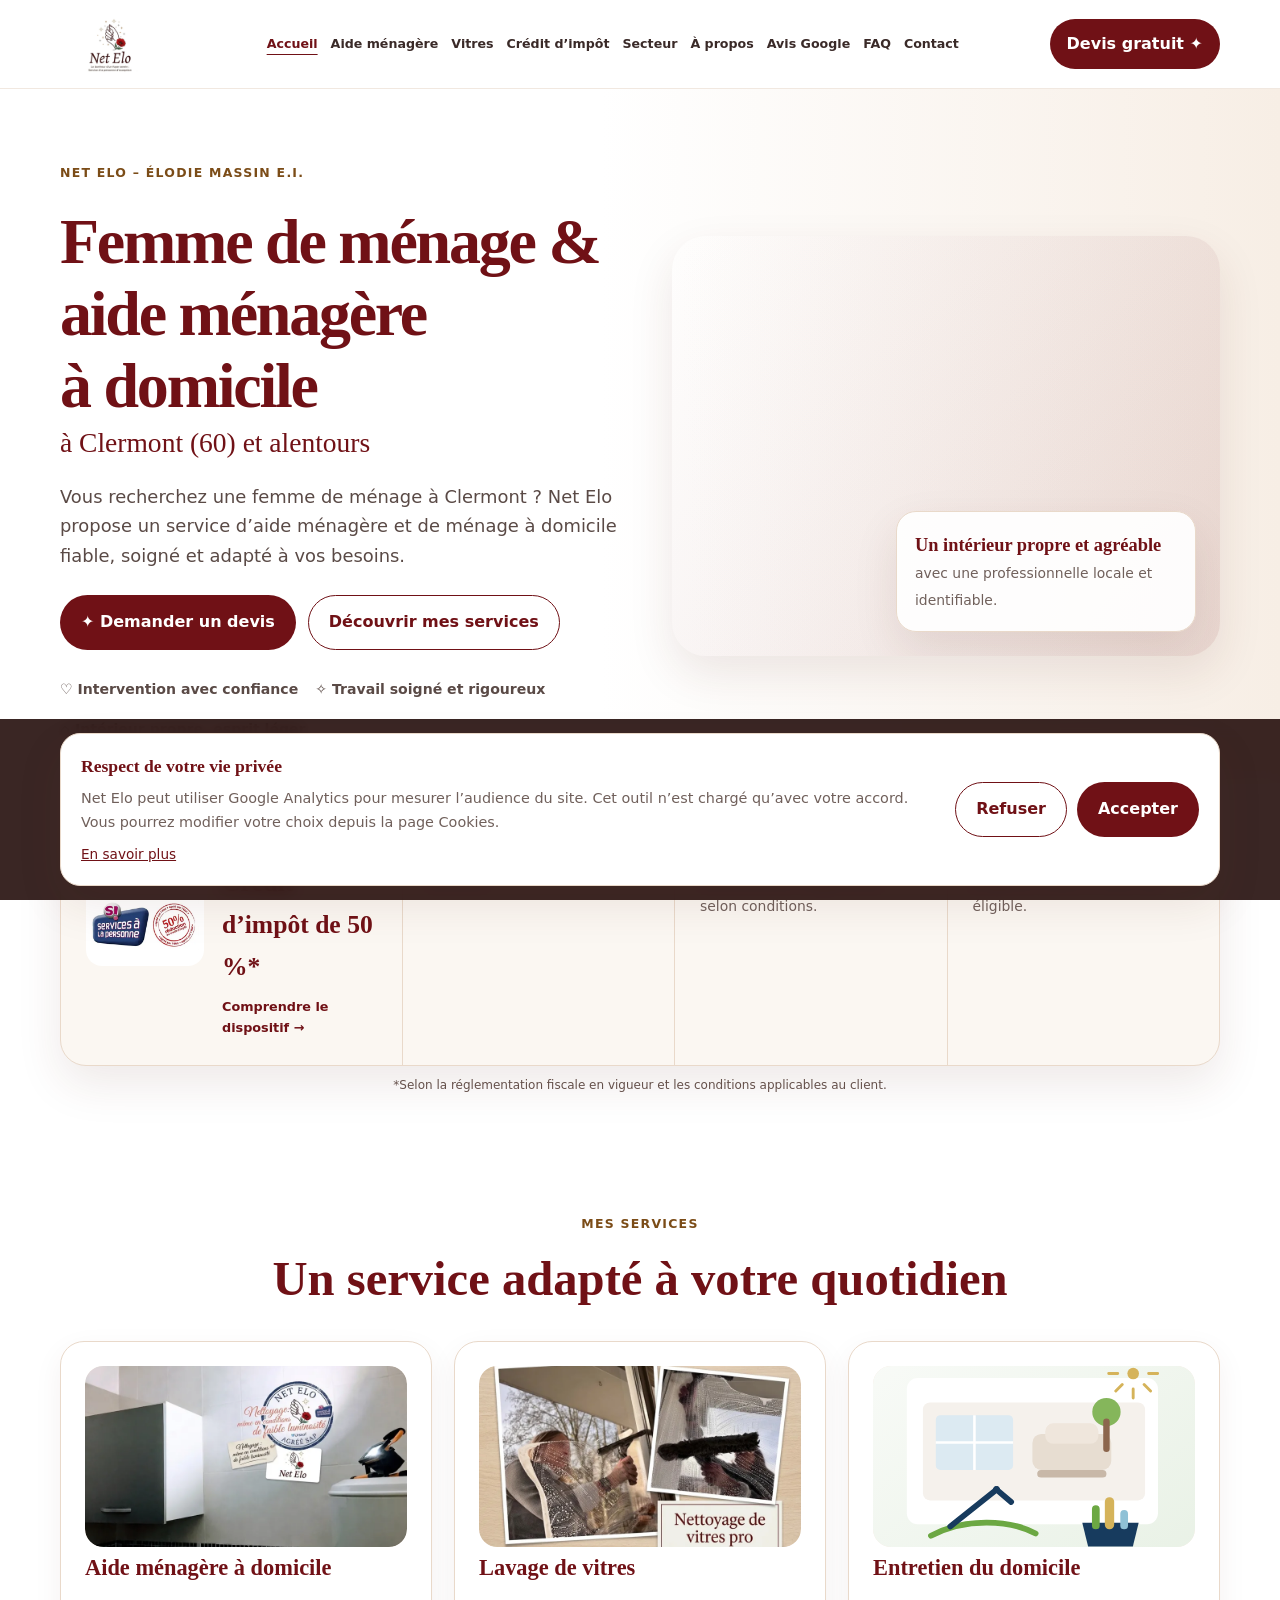
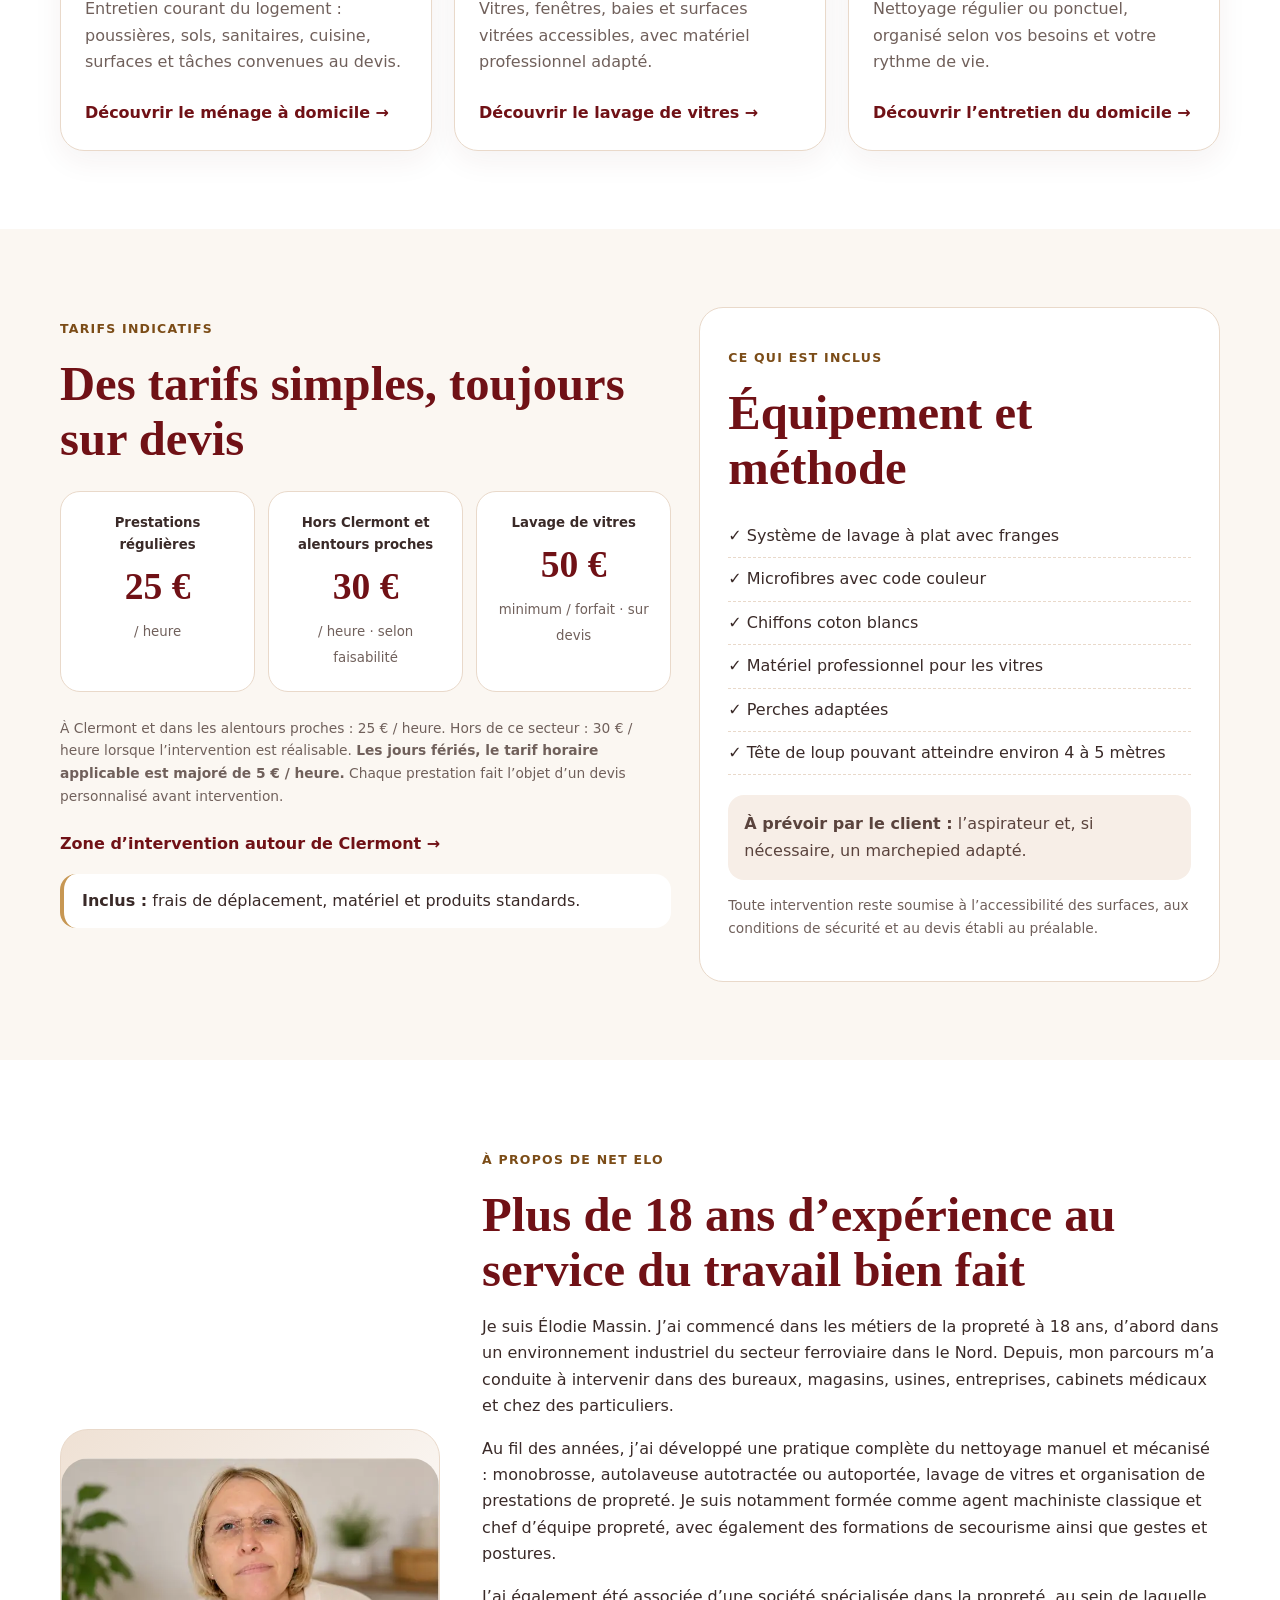
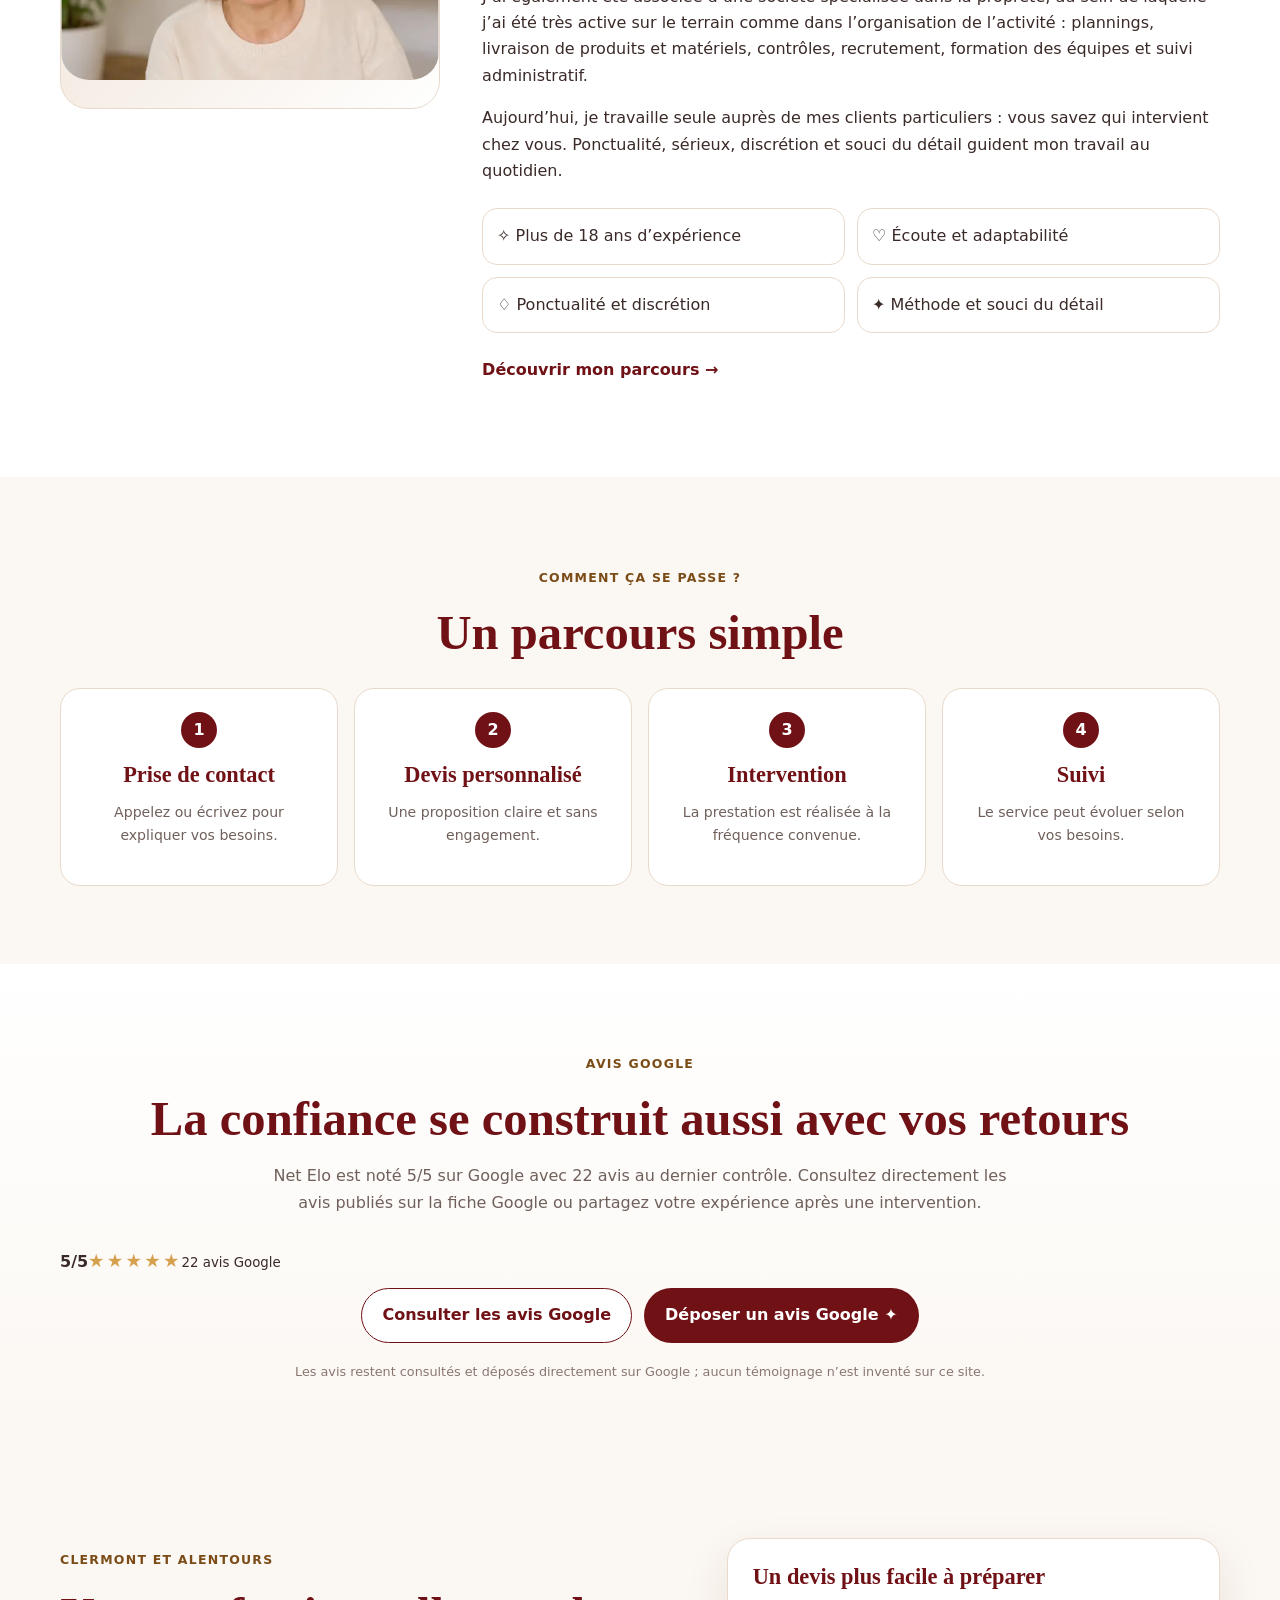
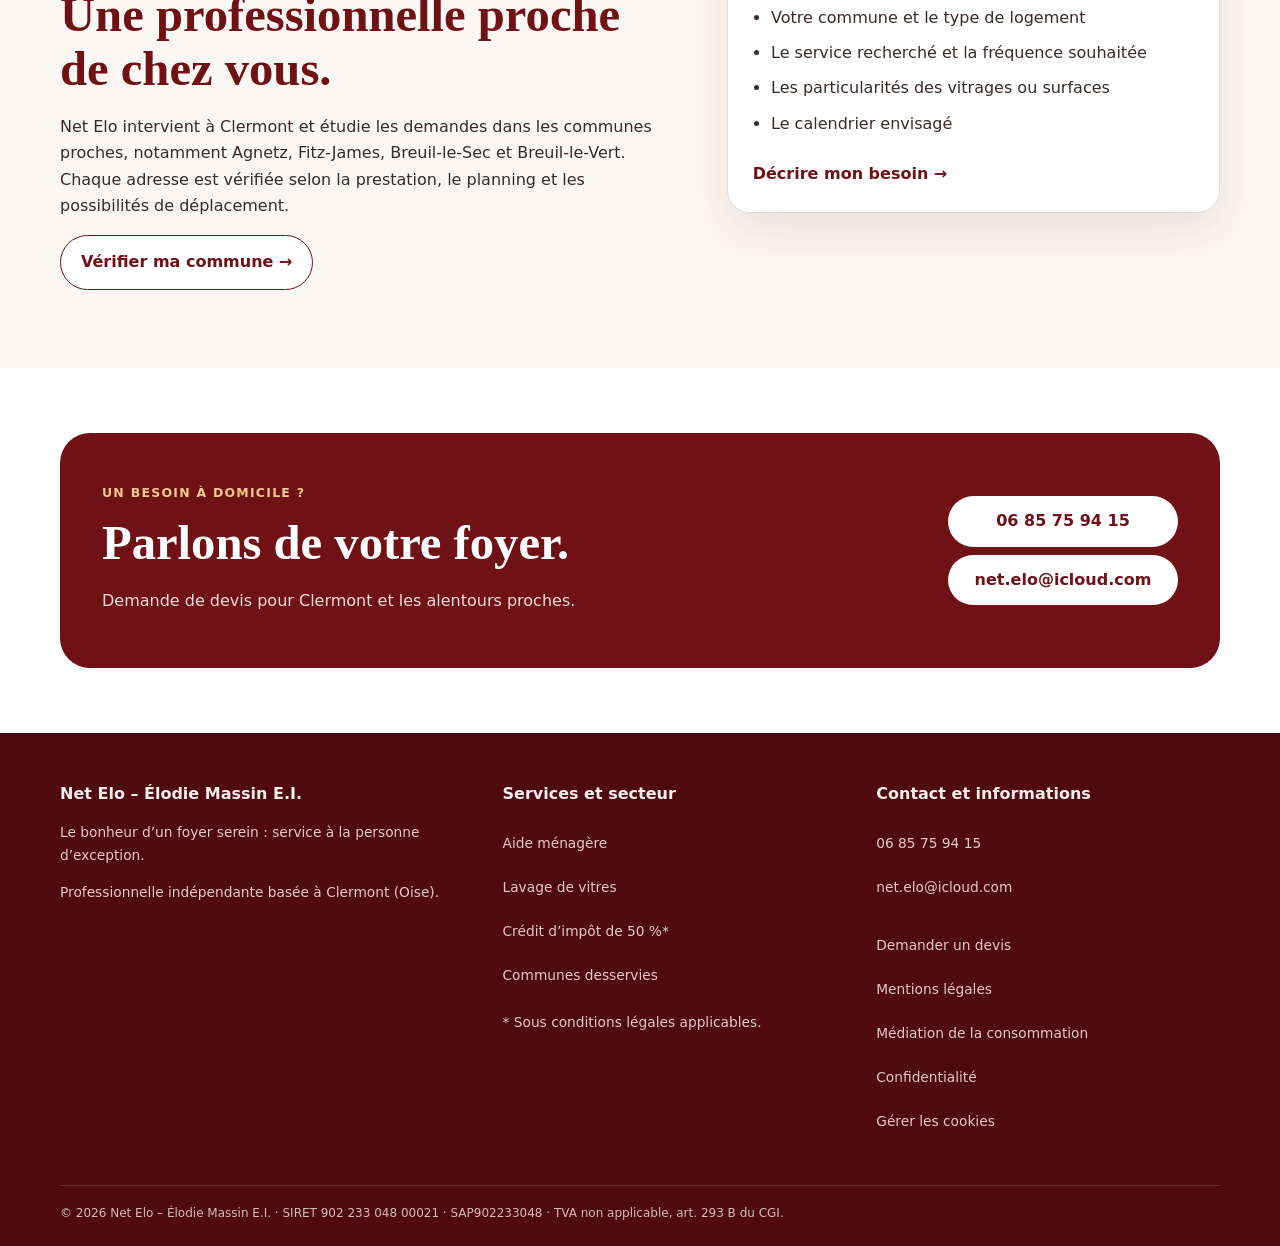
==== commit 0c48ca43: "Correctif accessibilité : texte alternatif de l'image d'accueil" ====
--- a/index.html
+++ b/index.html
@@ -147,7 +147,7 @@
     <div class="actions"><a class="btn primary" href="contact.html">✦ Demander un devis</a><a class="btn outline" href="aide-menagere.html">Découvrir mes services</a></div>
     <div class="mini-trust"><span>♡ Intervention avec confiance</span><span>✧ Travail soigné et rigoureux</span><span>⌂ Intérieur propre, esprit léger</span></div>
   </div>
-  <div class="hero-room"><picture class="hero-media"><source media="(max-width:620px)" srcset="hero-interieur-mobile.webp"><img src="hero-interieur.webp" alt="" width="1000" height="780" decoding="async" fetchpriority="high" loading="eager"></picture><div class="room-copy"><b>Un intérieur propre et agréable</b><span>avec une professionnelle locale et identifiable.</span></div></div>
+  <div class="hero-room"><picture class="hero-media"><source media="(max-width:620px)" srcset="hero-interieur-mobile.webp"><img src="hero-interieur.webp" alt="Intérieur propre et lumineux illustrant les prestations de Net Élo" width="1000" height="780" decoding="async" fetchpriority="high" loading="eager"></picture><div class="room-copy"><b>Un intérieur propre et agréable</b><span>avec une professionnelle locale et identifiable.</span></div></div>
 </div></section>
 
 <section class="sap"><div class="wrap sap-box">
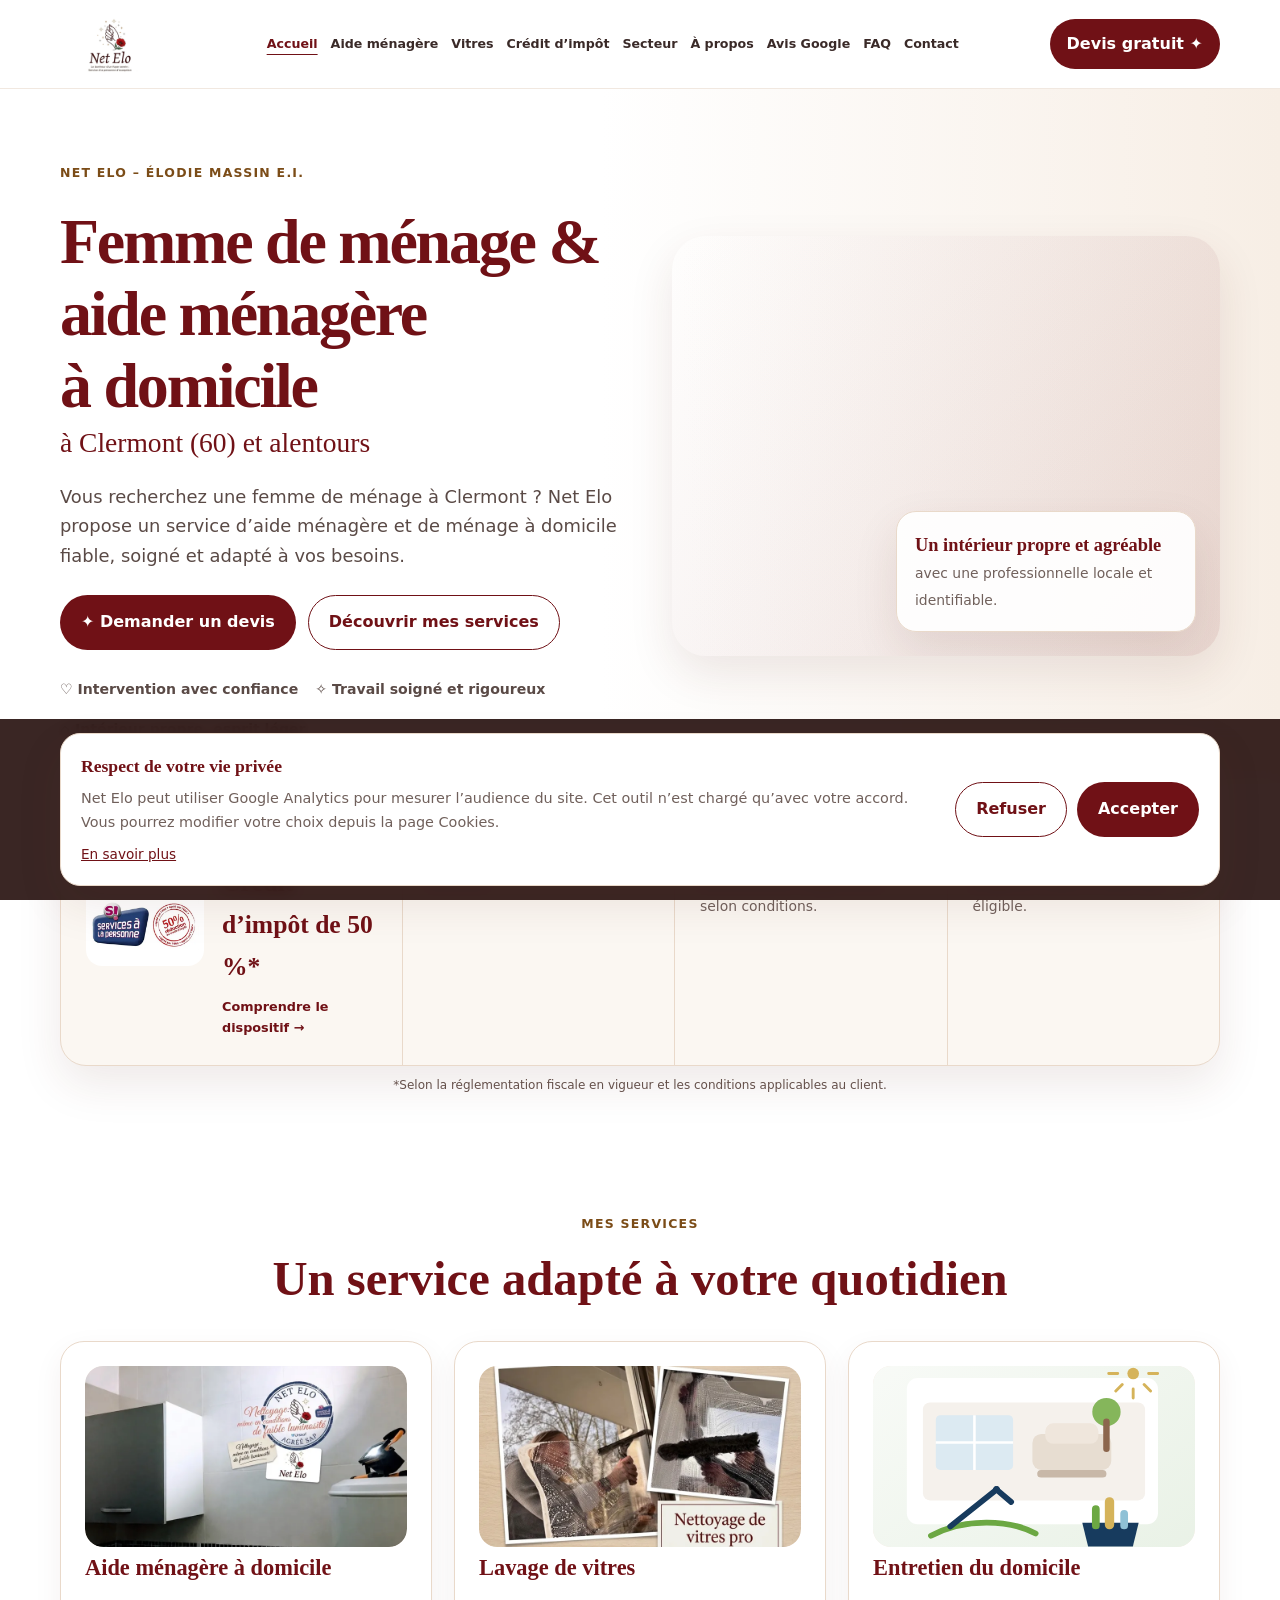
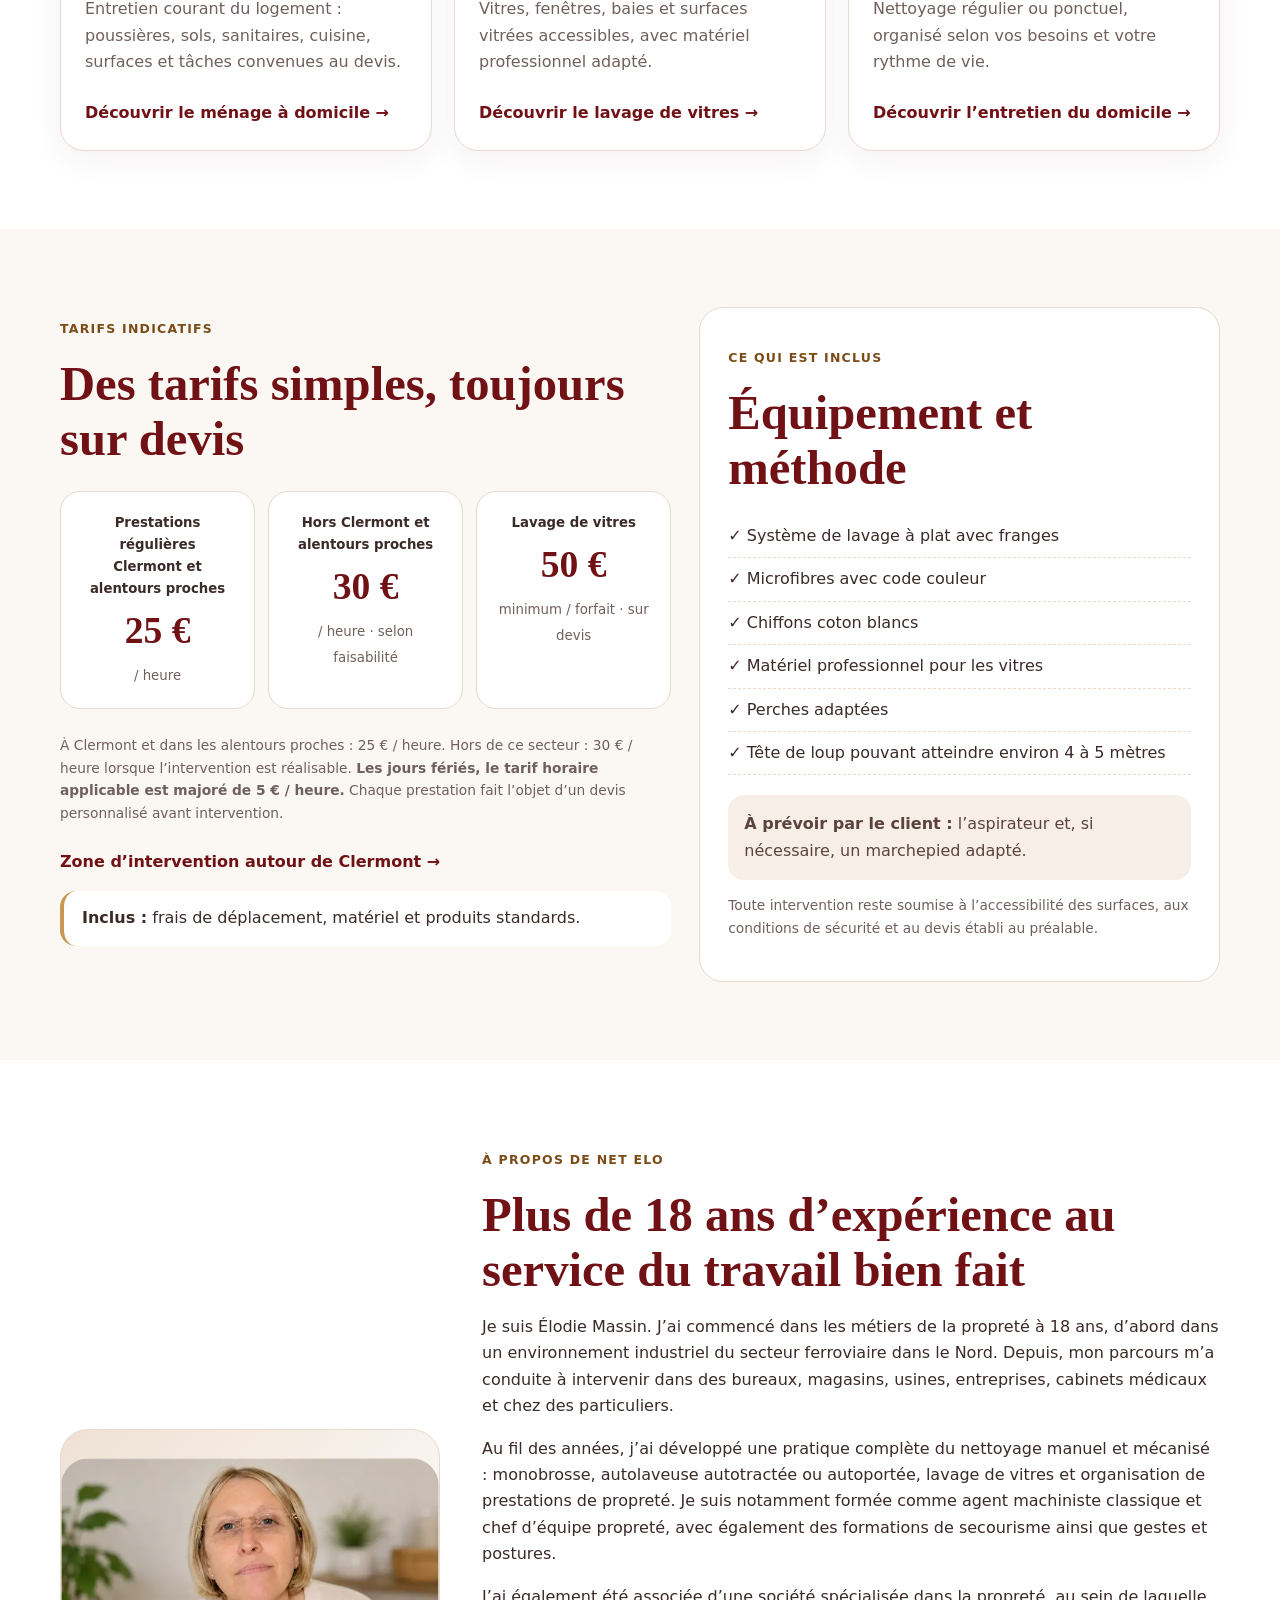
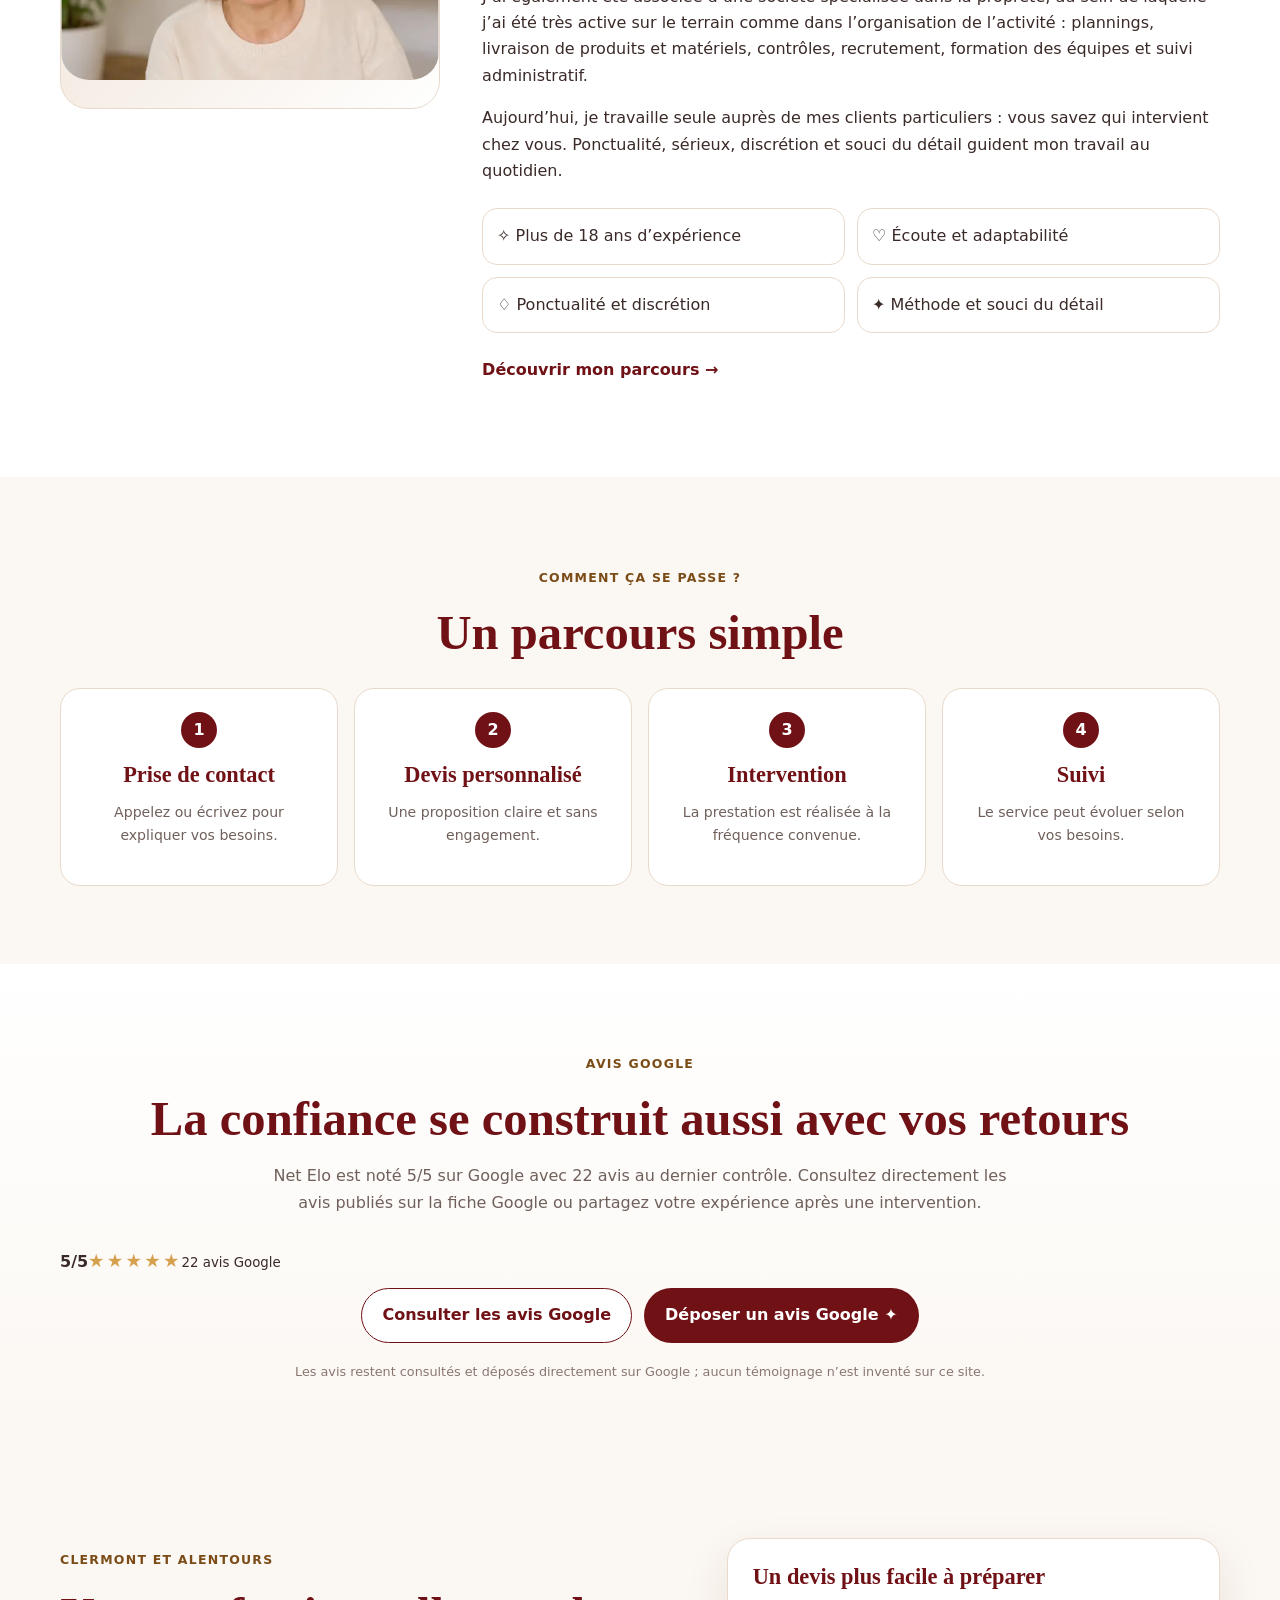
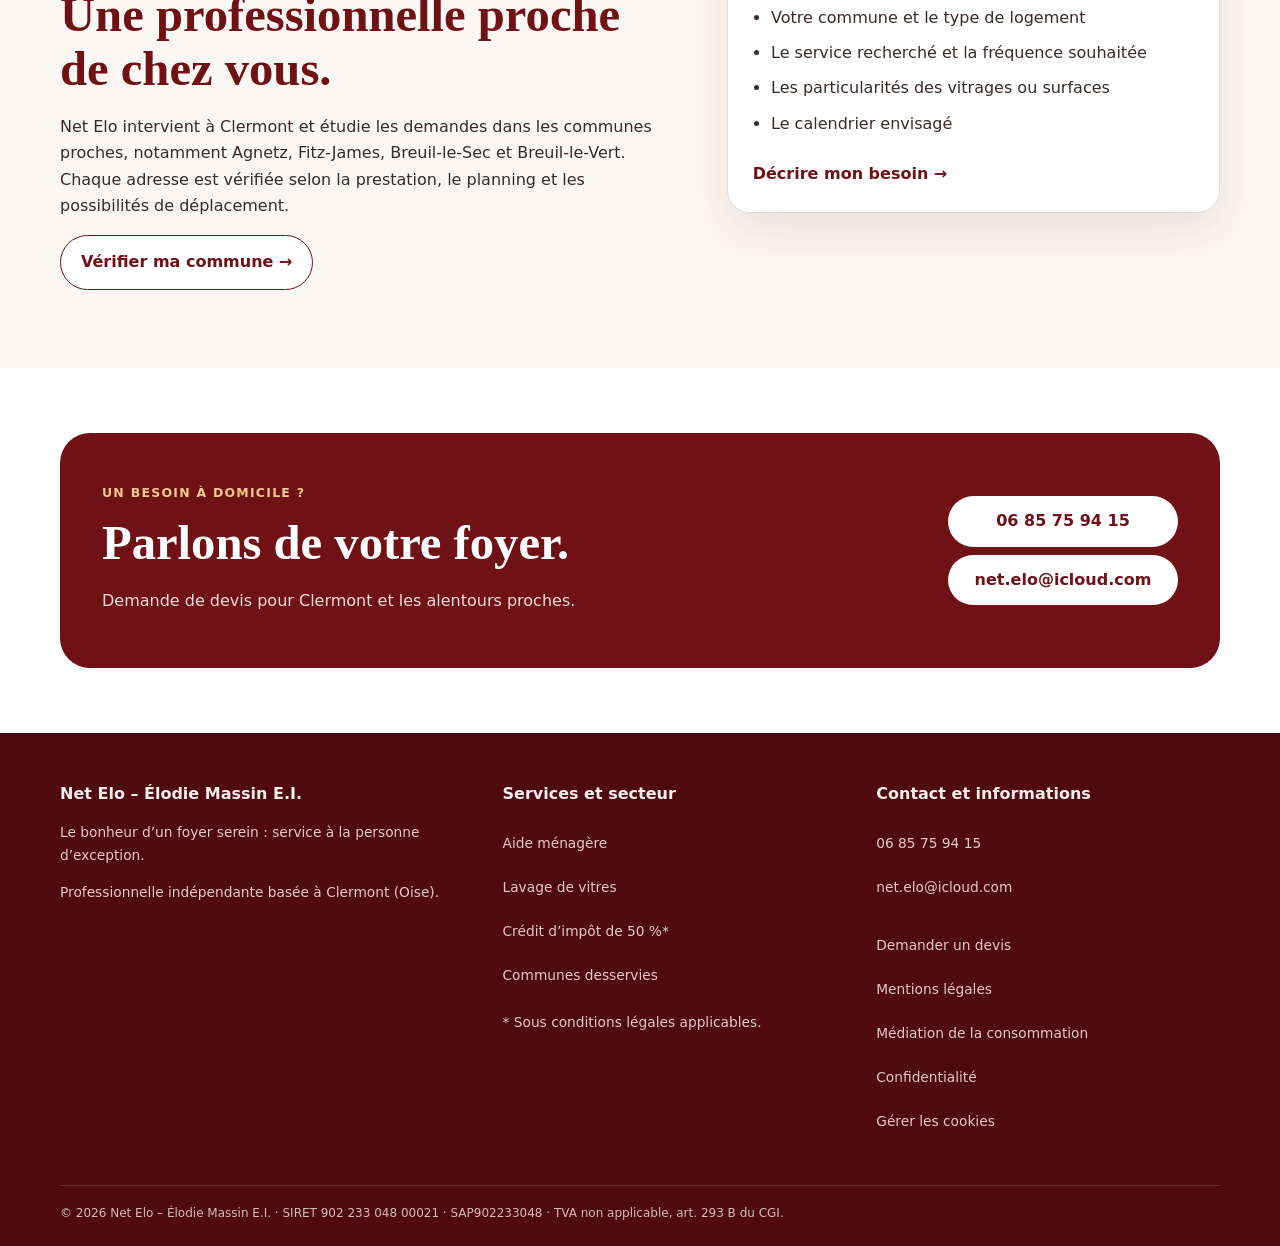
==== commit e75f9f6f: "Clarifier la zone du tarif 25 €/h à Clermont et alentours proches" ====
--- a/index.html
+++ b/index.html
@@ -103,7 +103,7 @@
     "itemListElement": [
       {
         "@type": "Offer",
-        "name": "Aide ménagère à domicile - prestation régulière",
+        "name": "Aide ménagère à domicile - prestation régulière à Clermont et alentours proches",
         "price": "25",
         "priceCurrency": "EUR"
       },
@@ -166,7 +166,7 @@
 
 <section class="section soft" id="tarifs"><div class="wrap rates-grid">
 <div><p class="kicker">Tarifs indicatifs</p><h2>Des tarifs simples, toujours sur devis</h2><div class="rate-cards">
-<div class="rate"><span>Prestations régulières</span><strong>25 €</strong><small>/ heure</small></div>
+<div class="rate"><span>Prestations régulières<br>Clermont et alentours proches</span><strong>25 €</strong><small>/ heure</small></div>
 <div class="rate"><span>Hors Clermont et alentours proches</span><strong>30 €</strong><small>/ heure · selon faisabilité</small></div>
 <div class="rate"><span>Lavage de vitres</span><strong>50 €</strong><small>minimum / forfait · sur devis</small></div>
 </div><p class="note">À Clermont et dans les alentours proches : 25 € / heure. Hors de ce secteur : 30 € / heure lorsque l’intervention est réalisable. <strong>Les jours fériés, le tarif horaire applicable est majoré de 5 € / heure.</strong> Chaque prestation fait l’objet d’un devis personnalisé avant intervention.</p><p><a class="text-link" href="secteur-intervention.html">Zone d’intervention autour de Clermont →</a></p><p class="included"><b>Inclus :</b> frais de déplacement, matériel et produits standards.</p></div>
@@ -222,7 +222,7 @@
   </div>
 </div>
 
-<script src="site-config.js"></script>
+<script src="site-config.js" defer></script>
 <script src="site.js?v=20261108-refresh" defer></script>
 
 <nav class="mobile-contact" aria-label="Contacter Net Elo">
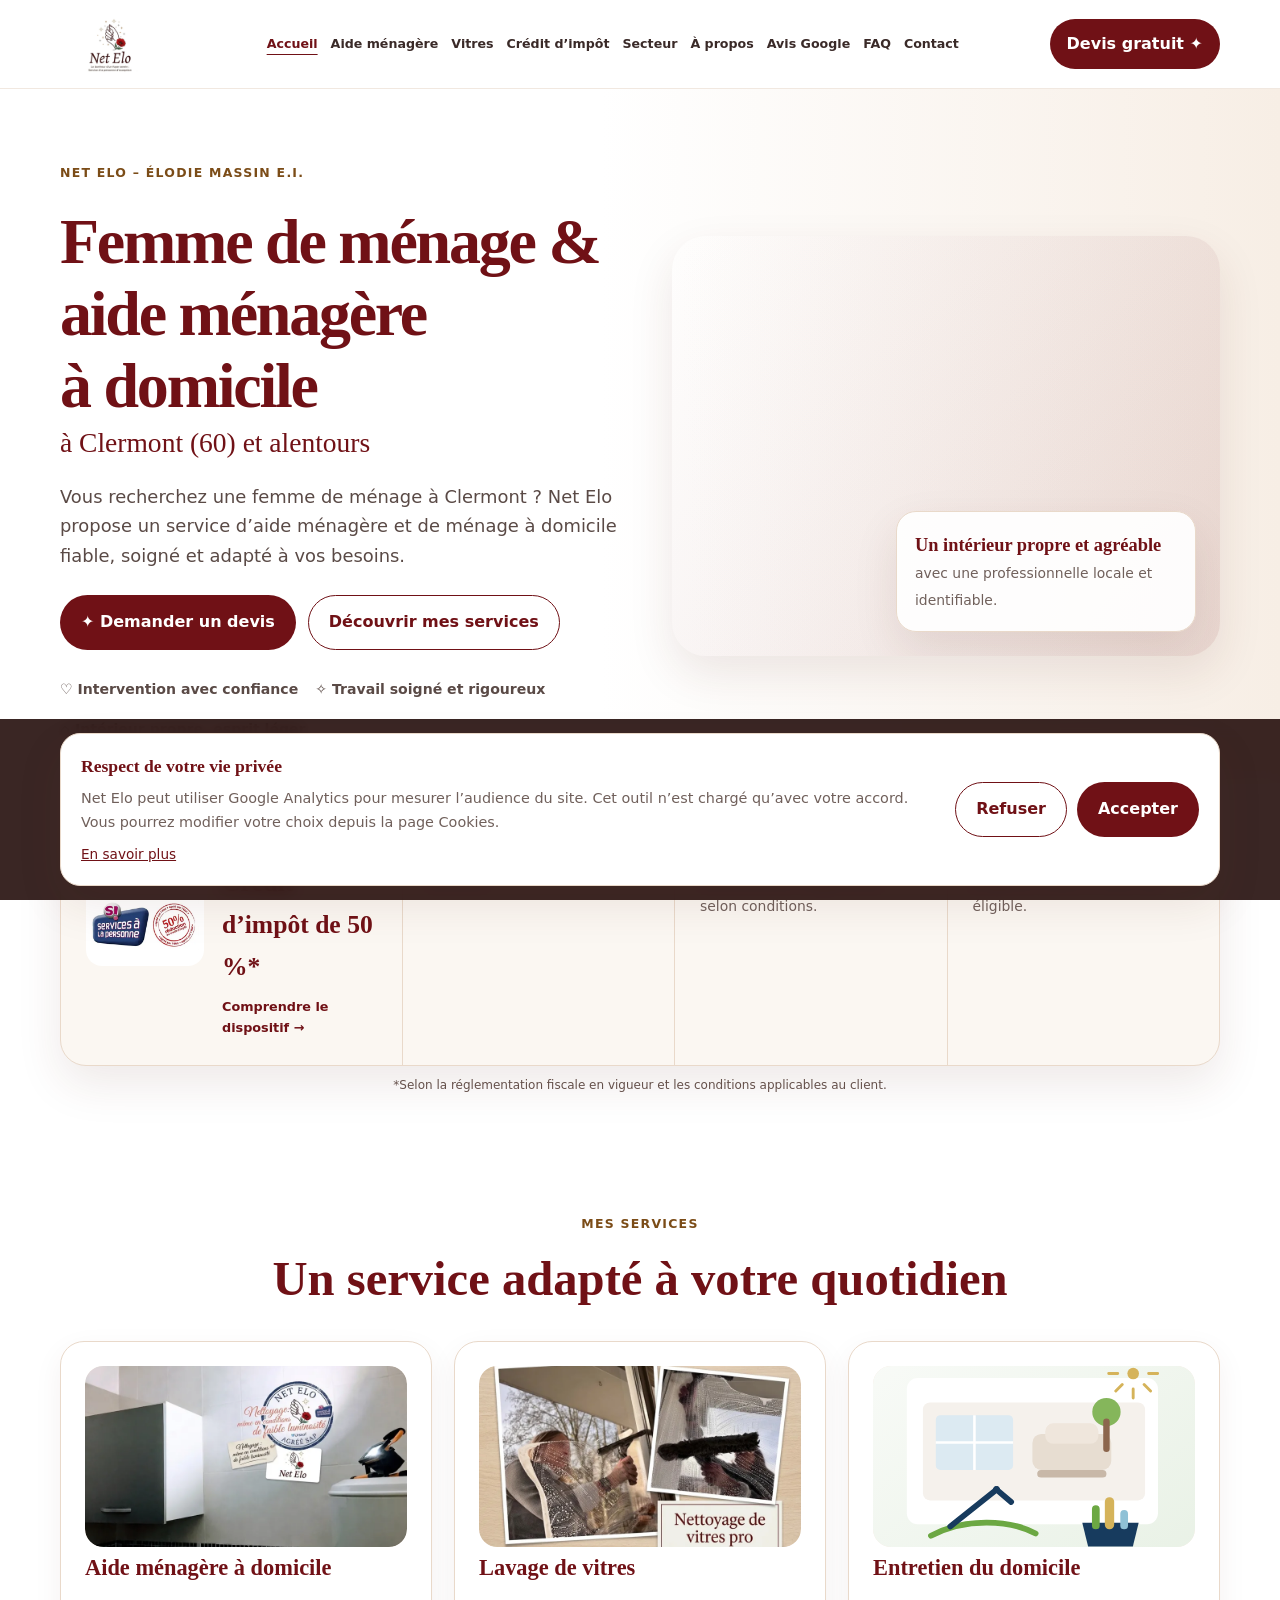
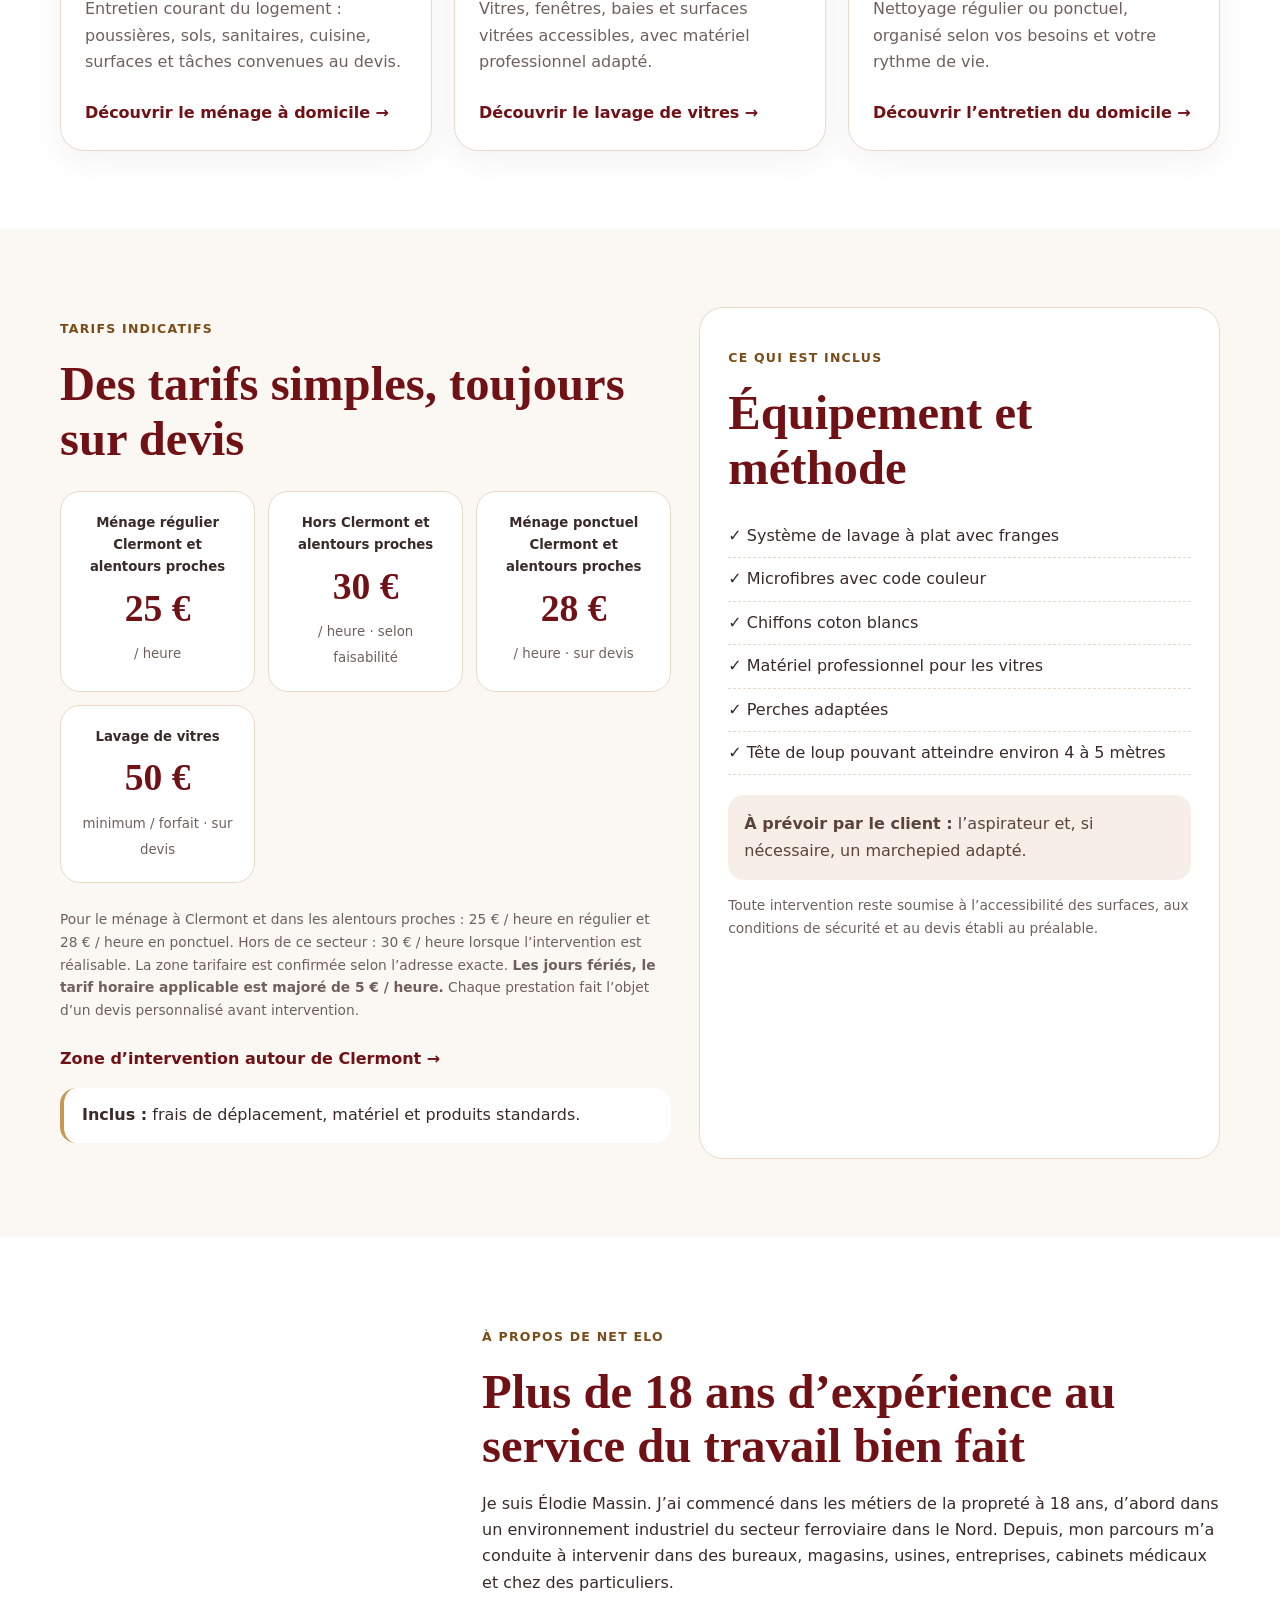
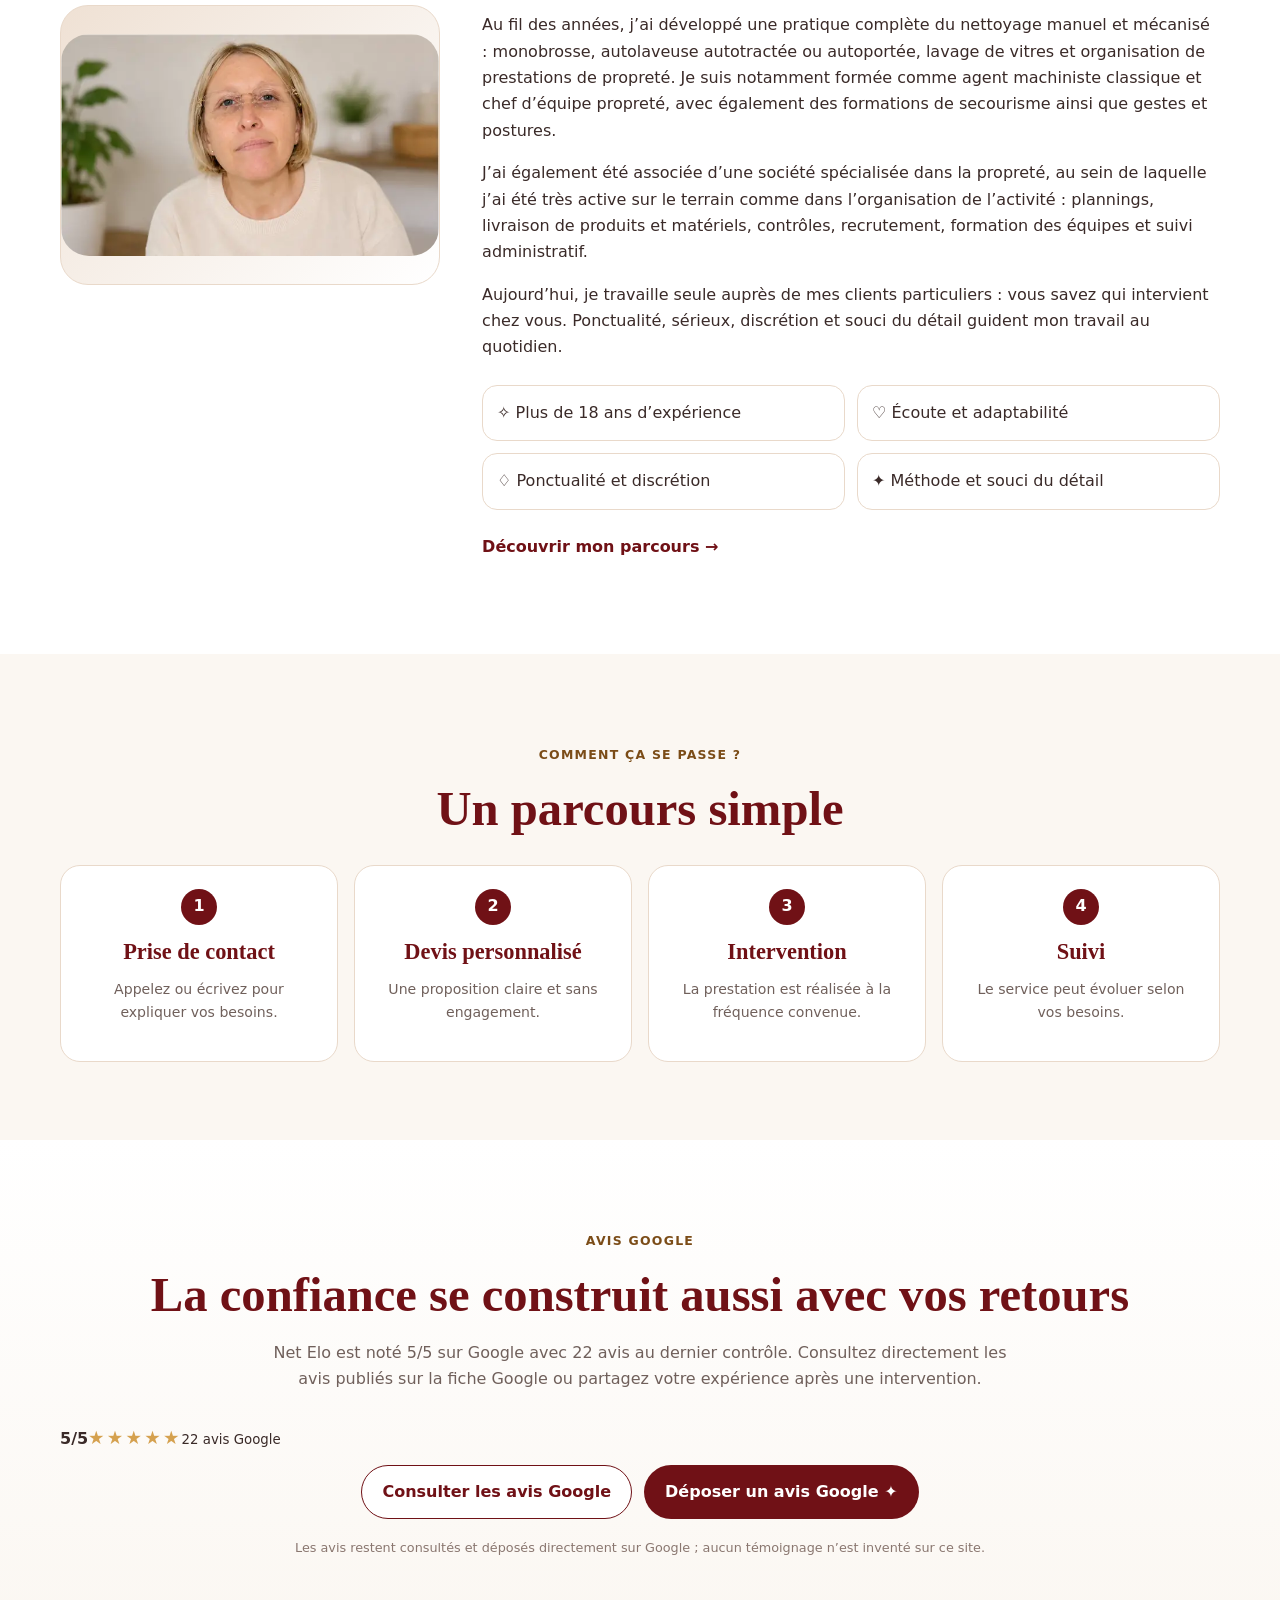
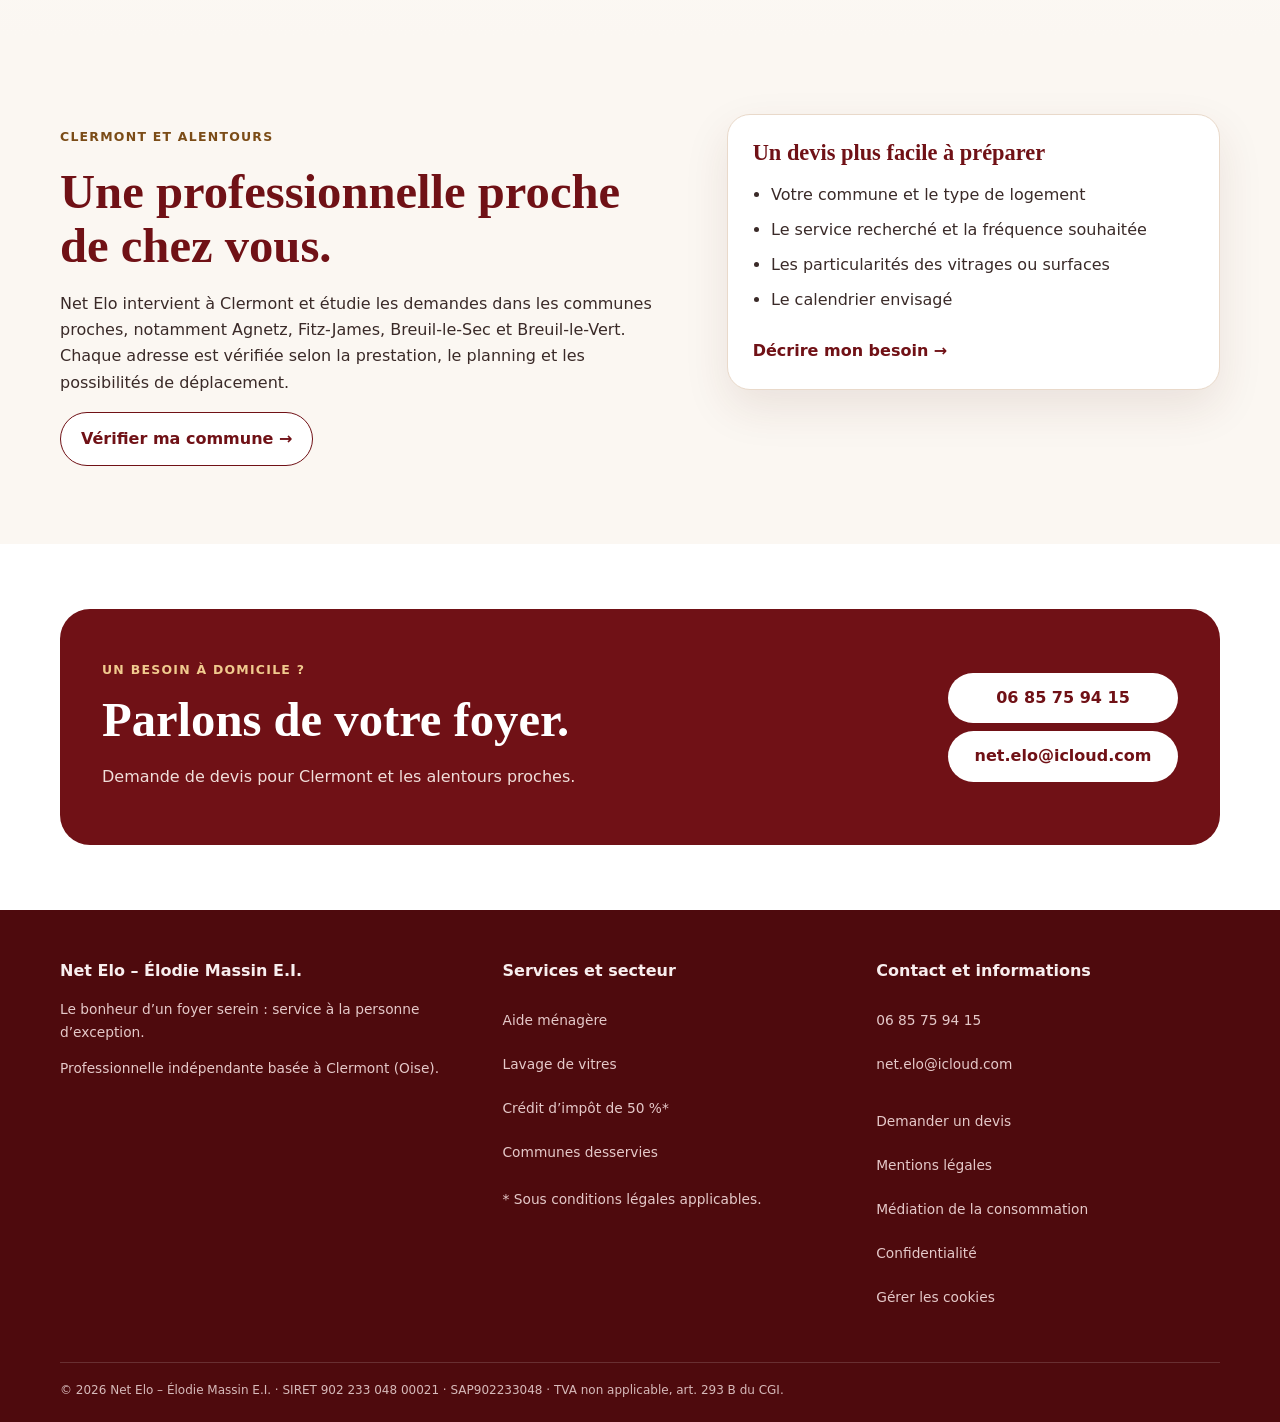
==== commit 35e3336a: "Harmoniser tarifs ménage, périmètre et données structurées - index.html" ====
--- a/index.html
+++ b/index.html
@@ -103,7 +103,7 @@
     "itemListElement": [
       {
         "@type": "Offer",
-        "name": "Aide ménagère à domicile - prestation régulière à Clermont et alentours proches",
+        "name": "Ménage régulier à Clermont et alentours proches, selon adresse confirmée",
         "price": "25",
         "priceCurrency": "EUR"
       },
@@ -166,10 +166,11 @@
 
 <section class="section soft" id="tarifs"><div class="wrap rates-grid">
 <div><p class="kicker">Tarifs indicatifs</p><h2>Des tarifs simples, toujours sur devis</h2><div class="rate-cards">
-<div class="rate"><span>Prestations régulières<br>Clermont et alentours proches</span><strong>25 €</strong><small>/ heure</small></div>
+<div class="rate"><span>Ménage régulier<br>Clermont et alentours proches</span><strong>25 €</strong><small>/ heure</small></div>
 <div class="rate"><span>Hors Clermont et alentours proches</span><strong>30 €</strong><small>/ heure · selon faisabilité</small></div>
+<div class="rate"><span>Ménage ponctuel<br>Clermont et alentours proches</span><strong>28 €</strong><small>/ heure · sur devis</small></div>
 <div class="rate"><span>Lavage de vitres</span><strong>50 €</strong><small>minimum / forfait · sur devis</small></div>
-</div><p class="note">À Clermont et dans les alentours proches : 25 € / heure. Hors de ce secteur : 30 € / heure lorsque l’intervention est réalisable. <strong>Les jours fériés, le tarif horaire applicable est majoré de 5 € / heure.</strong> Chaque prestation fait l’objet d’un devis personnalisé avant intervention.</p><p><a class="text-link" href="secteur-intervention.html">Zone d’intervention autour de Clermont →</a></p><p class="included"><b>Inclus :</b> frais de déplacement, matériel et produits standards.</p></div>
+</div><p class="note">Pour le ménage à Clermont et dans les alentours proches : 25 € / heure en régulier et 28 € / heure en ponctuel. Hors de ce secteur : 30 € / heure lorsque l’intervention est réalisable. La zone tarifaire est confirmée selon l’adresse exacte. <strong>Les jours fériés, le tarif horaire applicable est majoré de 5 € / heure.</strong> Chaque prestation fait l’objet d’un devis personnalisé avant intervention.</p><p><a class="text-link" href="secteur-intervention.html">Zone d’intervention autour de Clermont →</a></p><p class="included"><b>Inclus :</b> frais de déplacement, matériel et produits standards.</p></div>
 <div class="included-panel"><p class="kicker">Ce qui est inclus</p><h2>Équipement et méthode</h2><ul>
 <li>✓ Système de lavage à plat avec franges</li><li>✓ Microfibres avec code couleur</li><li>✓ Chiffons coton blancs</li><li>✓ Matériel professionnel pour les vitres</li><li>✓ Perches adaptées</li><li>✓ Tête de loup pouvant atteindre environ 4 à 5 mètres</li>
 </ul><div class="client-box"><b>À prévoir par le client :</b> l’aspirateur et, si nécessaire, un marchepied adapté.</div><p class="note">Toute intervention reste soumise à l’accessibilité des surfaces, aux conditions de sécurité et au devis établi au préalable.</p></div>
